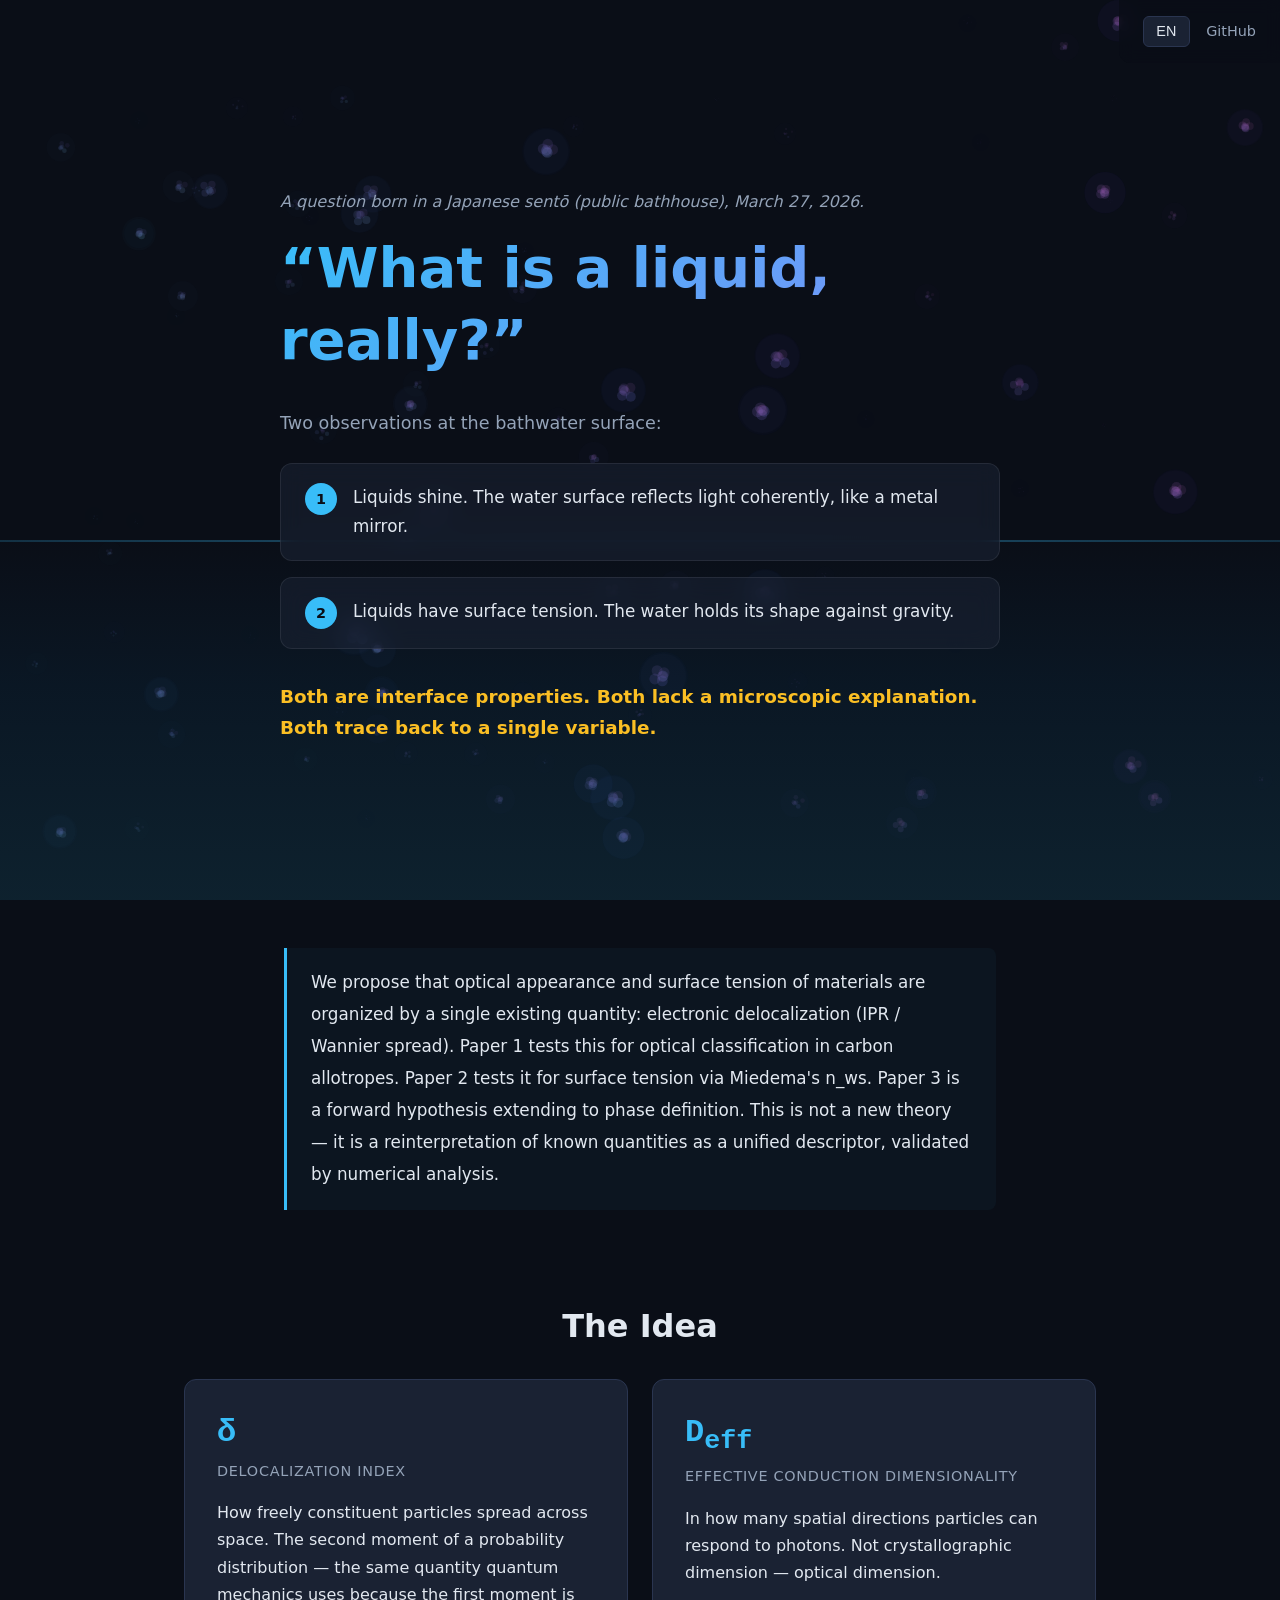
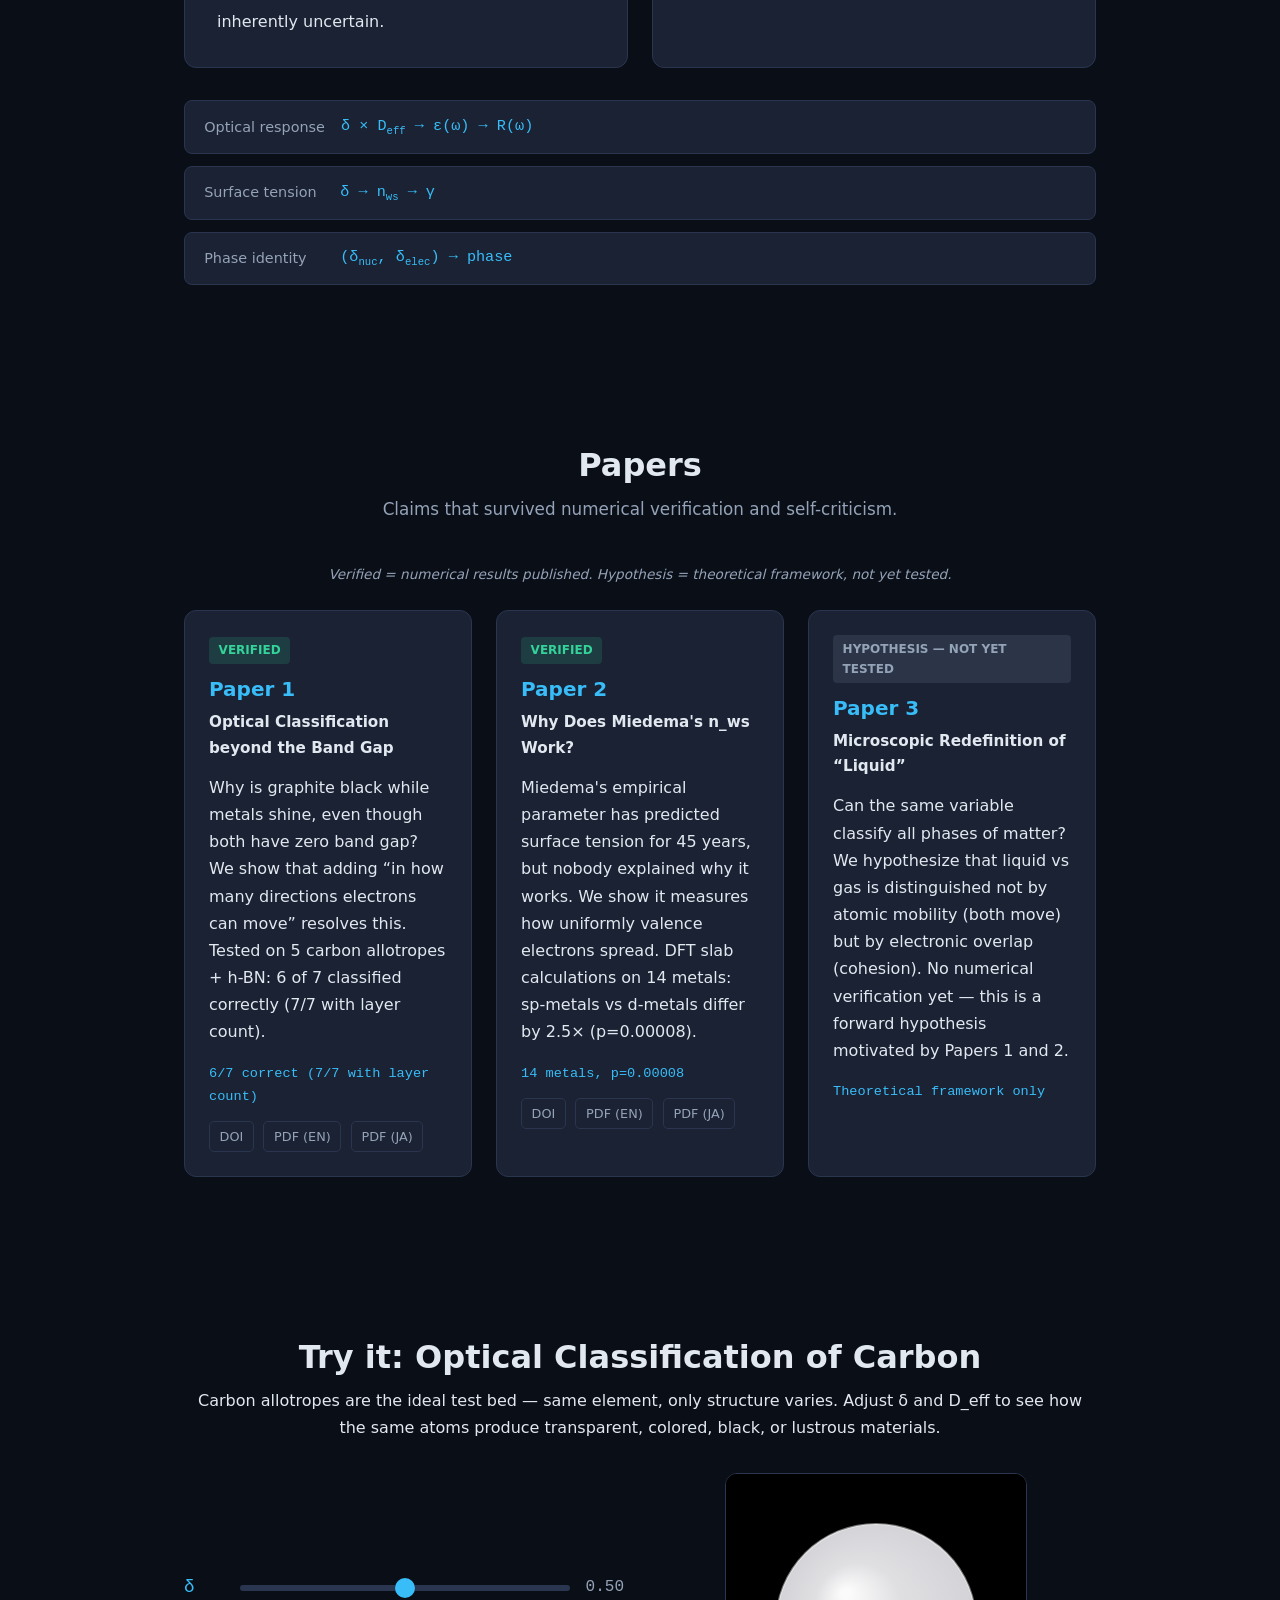
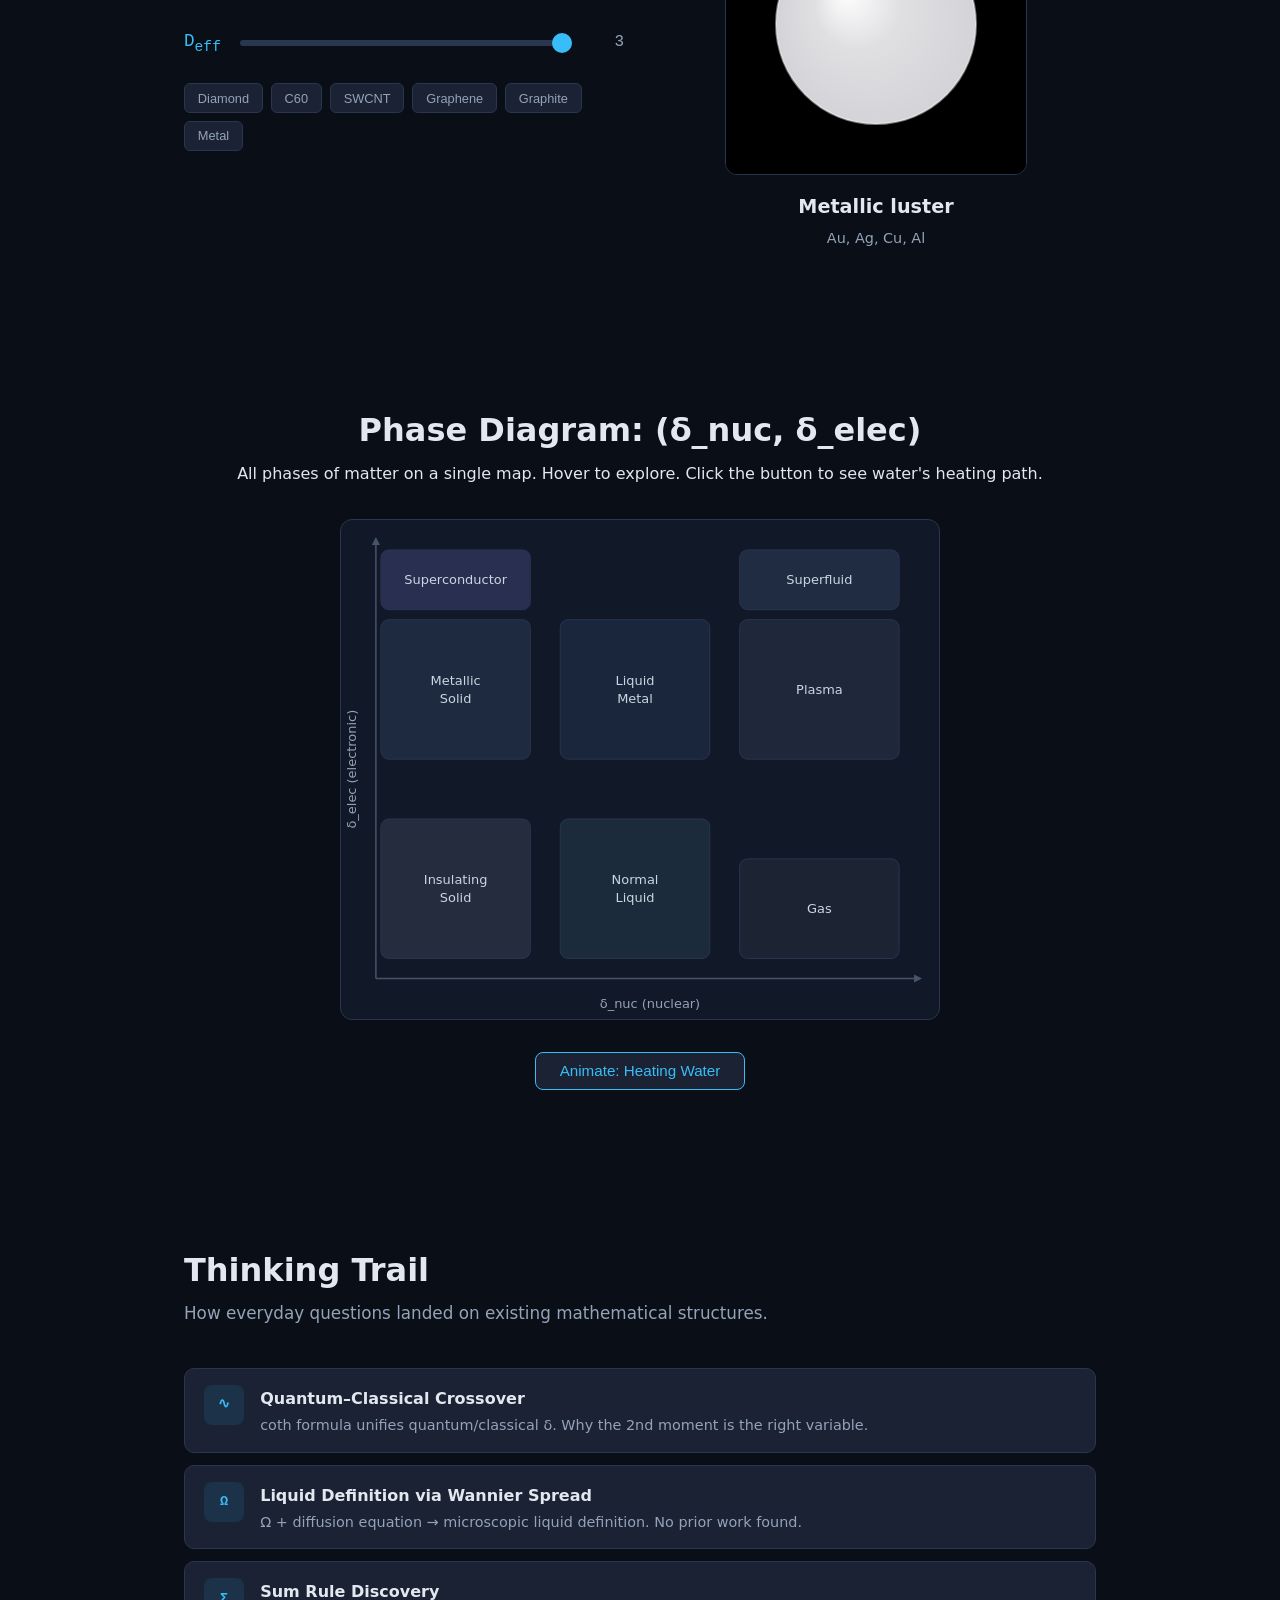
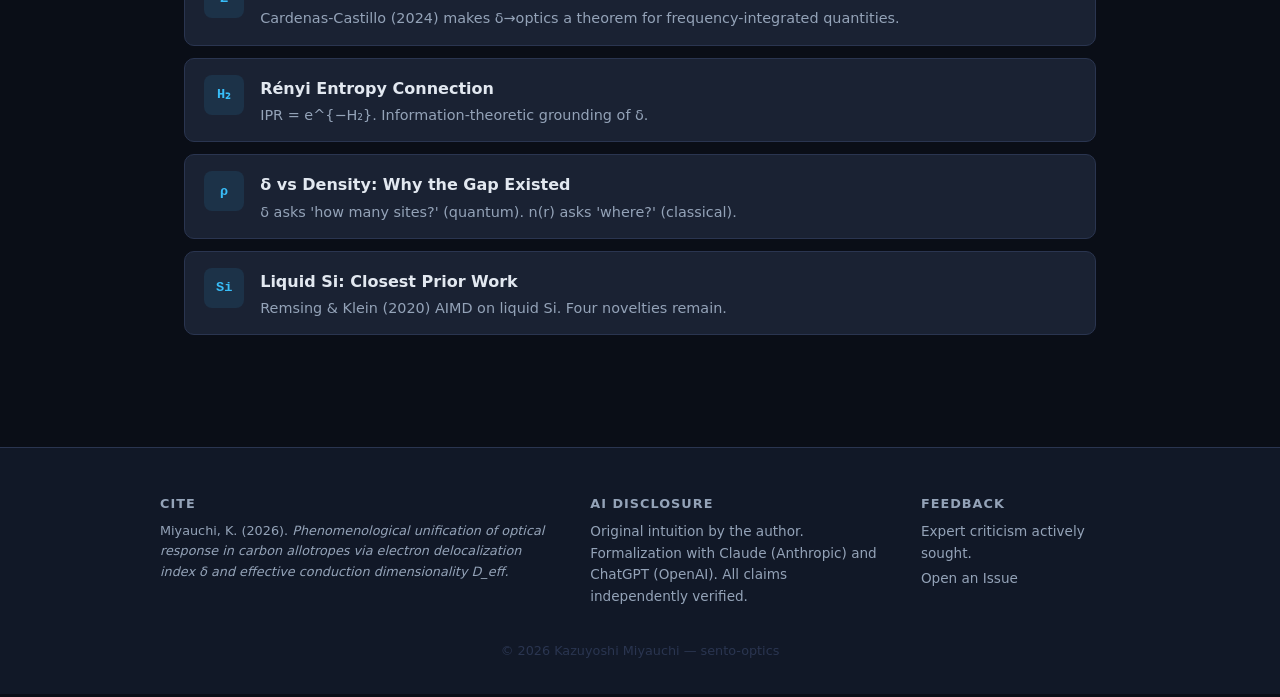
==== docs/index.html @ 00a266e4 "LP: rewrite paper cards in plain language, clarify verified vs hypothesis Paper 1: 'Why is graphite " ====
<!DOCTYPE html>
<html lang="en">
<head>
  <meta charset="UTF-8">
  <meta name="viewport" content="width=device-width, initial-scale=1.0">
  <title>sento-optics — What is a liquid, really?</title>
  <meta name="description" content="Electronic delocalization as a unifying descriptor for interface properties. A research project born in a Japanese bathhouse.">
  <meta property="og:title" content="sento-optics">
  <meta property="og:description" content="What is a liquid, really? — A physics research project born in a Japanese sentō.">
  <meta property="og:type" content="website">
  <meta property="og:image" content="images/ogp.png">
  <meta property="og:image:width" content="1200">
  <meta property="og:image:height" content="630">
  <meta name="twitter:card" content="summary_large_image">
  <meta name="twitter:title" content="sento-optics">
  <meta name="twitter:description" content="What is a liquid, really? — A physics research project born in a Japanese sento.">
  <meta name="twitter:image" content="images/ogp.png">
  <link rel="stylesheet" href="style.css">
</head>
<body>
  <!-- Language Toggle -->
  <nav id="lang-nav">
    <button id="lang-toggle" onclick="toggleLang()" aria-label="Toggle language">
      <span id="lang-label">EN</span>
    </button>
    <a href="https://github.com/miyauchikazuyoshi/sento-optics" class="github-link" target="_blank" rel="noopener">GitHub</a>
  </nav>

  <!-- Hero -->
  <section id="hero">
    <canvas id="hero-particles"></canvas>
    <div class="hero-content">
      <p class="hero-origin" data-en="A question born in a Japanese sentō (public bathhouse), March 27, 2026." data-ja="2026年3月27日、銭湯にて生まれた問い。"></p>
      <h1 class="hero-title" data-en="&ldquo;What is a liquid, really?&rdquo;" data-ja="「液体とは、本当は何なのか？」"></h1>
      <p class="hero-sub" data-en="Two observations at the bathwater surface:" data-ja="湯船の水面を眺めていて、2つのことに気づいた:"></p>
      <div class="hero-observations">
        <div class="obs">
          <span class="obs-num">1</span>
          <p data-en="Liquids shine. The water surface reflects light coherently, like a metal mirror." data-ja="液体は光る。水面は金属鏡のように光をコヒーレントに反射する。"></p>
        </div>
        <div class="obs">
          <span class="obs-num">2</span>
          <p data-en="Liquids have surface tension. The water holds its shape against gravity." data-ja="液体は表面張力を持つ。水は重力に逆らって形を保つ。"></p>
        </div>
      </div>
      <p class="hero-punch" data-en="Both are interface properties. Both lack a microscopic explanation. Both trace back to a single variable." data-ja="どちらも界面現象。どちらもミクロな説明がない。どちらも一つの変数に帰着する。"></p>
    </div>
    <div class="hero-water"></div>
  </section>

  <!-- Plain-text summary for first-time visitors -->
  <section id="summary">
    <p class="summary-text" data-en="We propose that optical appearance and surface tension of materials are organized by a single existing quantity: electronic delocalization (IPR / Wannier spread). Paper 1 tests this for optical classification in carbon allotropes. Paper 2 tests it for surface tension via Miedema's n_ws. Paper 3 is a forward hypothesis extending to phase definition. This is not a new theory — it is a reinterpretation of known quantities as a unified descriptor, validated by numerical analysis." data-ja="光学的外観と表面張力が、既存の物理量（電子非局在化度: IPR / Wannier spread）で統一的に記述できることを提案する。Paper 1は炭素同素体の光学分類で検証。Paper 2はMiedemaのn_wsを通じた表面張力で検証。Paper 3は相の定義への仮説的拡張。新理論ではなく、既知の量の統一的記述子としての再解釈とその数値的検証。"></p>
  </section>

  <!-- The Idea -->
  <section id="idea">
    <h2 data-en="The Idea" data-ja="アイデア"></h2>
    <div class="idea-grid">
      <div class="idea-card">
        <h3>δ</h3>
        <p class="idea-name" data-en="Delocalization Index" data-ja="非局在化指標"></p>
        <p data-en="How freely constituent particles spread across space. The second moment of a probability distribution — the same quantity quantum mechanics uses because the first moment is inherently uncertain." data-ja="構成粒子がどれだけ自由に空間に広がるか。確率分布の第2モーメント — 量子力学が第1モーメントの不確定性ゆえに採用したのと同じ量。"></p>
      </div>
      <div class="idea-card">
        <h3>D<sub>eff</sub></h3>
        <p class="idea-name" data-en="Effective Conduction Dimensionality" data-ja="有効伝導次元"></p>
        <p data-en="In how many spatial directions particles can respond to photons. Not crystallographic dimension — optical dimension." data-ja="粒子が何次元方向に光子に応答できるか。結晶学的次元ではなく、光学的次元。"></p>
      </div>
    </div>
    <div class="idea-chains">
      <div class="chain">
        <span class="chain-label" data-en="Optical response" data-ja="光学応答"></span>
        <code>δ × D<sub>eff</sub> → ε(ω) → R(ω)</code>
      </div>
      <div class="chain">
        <span class="chain-label" data-en="Surface tension" data-ja="表面張力"></span>
        <code>δ → n<sub>ws</sub> → γ</code>
      </div>
      <div class="chain">
        <span class="chain-label" data-en="Phase identity" data-ja="相の分類"></span>
        <code>(δ<sub>nuc</sub>, δ<sub>elec</sub>) → phase</code>
      </div>
    </div>
  </section>

  <!-- Papers -->
  <section id="papers">
    <h2 data-en="Papers" data-ja="論文"></h2>
    <p class="section-desc" data-en="Claims that survived numerical verification and self-criticism." data-ja="数値検証と自己批判テストに耐えた主張を論文にしている。"></p>
    <p class="papers-legend" data-en="Verified = numerical results published. Hypothesis = theoretical framework, not yet tested." data-ja="検証済み = 数値結果を公開。仮説 = 理論的枠組み、未検証。"></p>
    <div class="papers-grid">
      <div class="paper-card">
        <span class="paper-status status-near" data-en="Verified" data-ja="検証済み"></span>
        <h3>Paper 1</h3>
        <p class="paper-title" data-en="Optical Classification beyond the Band Gap" data-ja="バンドギャップを超える光学分類"></p>
        <p data-en="Why is graphite black while metals shine, even though both have zero band gap? We show that adding &ldquo;in how many directions electrons can move&rdquo; resolves this. Tested on 5 carbon allotropes + h-BN: 6 of 7 classified correctly (7/7 with layer count)." data-ja="グラファイトと金属はどちらもバンドギャップがほぼゼロなのに、なぜ一方は黒く一方は光る？「電子が何次元方向に動けるか」を加えるとこの区別がつく。炭素同素体5種+h-BNで検証: 6/7正答（積層数を加えると7/7）。"></p>
        <div class="paper-stats">
          <span data-en="6/7 correct (7/7 with layer count)" data-ja="6/7正答（積層数で7/7）"></span>
        </div>
        <div class="paper-links">
          <a href="https://zenodo.org/records/19425523" target="_blank" rel="noopener">DOI</a>
          <a href="https://github.com/miyauchikazuyoshi/sento-optics/blob/main/drafts/paper1_optics/main.pdf" target="_blank" rel="noopener" data-en="PDF (EN)" data-ja="PDF (英語)"></a>
          <a href="https://github.com/miyauchikazuyoshi/sento-optics/blob/main/drafts/paper1_optics/main_ja.pdf" target="_blank" rel="noopener" data-en="PDF (JA)" data-ja="PDF (日本語)"></a>
        </div>
      </div>
      <div class="paper-card">
        <span class="paper-status status-near" data-en="Verified" data-ja="検証済み"></span>
        <h3>Paper 2</h3>
        <p class="paper-title" data-en="Why Does Miedema's n_ws Work?" data-ja="Miedemaのn_wsはなぜ機能するか？"></p>
        <p data-en="Miedema's empirical parameter has predicted surface tension for 45 years, but nobody explained why it works. We show it measures how uniformly valence electrons spread. DFT slab calculations on 14 metals: sp-metals vs d-metals differ by 2.5× (p=0.00008)." data-ja="Miedemaの経験的パラメータは45年間表面張力を予測してきたが、なぜ機能するかは未説明だった。価電子がどれだけ均一に広がるかを測っていたことを示す。14金属のDFTスラブ計算: sp金属 vs d金属で2.5倍差（p=0.00008）。"></p>
        <div class="paper-stats">
          <span data-en="14 metals, p=0.00008" data-ja="14金属, p=0.00008"></span>
        </div>
        <div class="paper-links">
          <a href="https://zenodo.org/records/19425541" target="_blank" rel="noopener">DOI</a>
          <a href="https://github.com/miyauchikazuyoshi/sento-optics/blob/main/drafts/paper2_surface_tension/main.pdf" target="_blank" rel="noopener" data-en="PDF (EN)" data-ja="PDF (英語)"></a>
          <a href="https://github.com/miyauchikazuyoshi/sento-optics/blob/main/drafts/paper2_surface_tension/main_ja.pdf" target="_blank" rel="noopener" data-en="PDF (JA)" data-ja="PDF (日本語)"></a>
        </div>
      </div>
      <div class="paper-card">
        <span class="paper-status status-plan" data-en="Hypothesis — not yet tested" data-ja="仮説 — 未検証"></span>
        <h3>Paper 3</h3>
        <p class="paper-title" data-en="Microscopic Redefinition of &ldquo;Liquid&rdquo;" data-ja="「液体」のミクロ的再定義"></p>
        <p data-en="Can the same variable classify all phases of matter? We hypothesize that liquid vs gas is distinguished not by atomic mobility (both move) but by electronic overlap (cohesion). No numerical verification yet — this is a forward hypothesis motivated by Papers 1 and 2." data-ja="同じ変数で物質の全ての相を分類できるか？ 液体と気体の違いは原子の運動性（どちらも動く）ではなく電子の重なり（凝集力）だという仮説。数値検証はまだ — Paper 1・2に動機づけられた将来の仮説。"></p>
        <div class="paper-stats">
          <span data-en="Theoretical framework only" data-ja="理論的枠組みのみ"></span>
        </div>
      </div>
    </div>
  </section>

  <!-- Interactive: δ Slider -->
  <section id="demo-slider">
    <h2 data-en="Try it: Optical Classification of Carbon" data-ja="体験: 炭素の光学分類"></h2>
    <p class="demo-desc" data-en="Carbon allotropes are the ideal test bed — same element, only structure varies. Adjust δ and D_eff to see how the same atoms produce transparent, colored, black, or lustrous materials." data-ja="炭素同素体は理想的な検証系 — 同じ元素で構造だけが異なる。δとD_effを動かして、同じ原子がどのように透明・有色・黒・光沢を生み出すか見てみよう。"></p>
    <div class="slider-container">
      <div class="slider-panel">
        <div class="slider-row">
          <label>δ</label>
          <input type="range" id="delta-slider" min="0" max="100" value="50">
          <span id="delta-val">0.50</span>
        </div>
        <div class="slider-row">
          <label>D<sub>eff</sub></label>
          <input type="range" id="deff-slider" min="0" max="3" value="3" step="1">
          <span id="deff-val">3</span>
        </div>
        <div class="presets">
          <button onclick="setPreset('diamond')" data-en="Diamond" data-ja="ダイヤモンド"></button>
          <button onclick="setPreset('c60')" data-en="C60" data-ja="C60"></button>
          <button onclick="setPreset('swcnt')" data-en="SWCNT" data-ja="SWCNT"></button>
          <button onclick="setPreset('graphene')" data-en="Graphene" data-ja="グラフェン"></button>
          <button onclick="setPreset('graphite')" data-en="Graphite" data-ja="グラファイト"></button>
          <button onclick="setPreset('metal')" data-en="Metal" data-ja="金属"></button>
        </div>
      </div>
      <div class="canvas-panel">
        <canvas id="optics-canvas" width="300" height="300"></canvas>
        <p id="optics-label" class="optics-label"></p>
        <p id="optics-example" class="optics-example"></p>
      </div>
    </div>
  </section>

  <!-- Interactive: Phase Diagram -->
  <section id="demo-phase">
    <h2 data-en="Phase Diagram: (δ_nuc, δ_elec)" data-ja="相図: (δ_nuc, δ_elec)"></h2>
    <p class="demo-desc" data-en="All phases of matter on a single map. Hover to explore. Click the button to see water's heating path." data-ja="すべての物質の相を一枚の地図に。ホバーで探索。ボタンで水の加熱パスを表示。"></p>
    <div class="phase-container">
      <svg id="phase-svg" viewBox="0 0 600 500" xmlns="http://www.w3.org/2000/svg"></svg>
      <div id="phase-tooltip" class="phase-tooltip"></div>
      <button id="water-path-btn" onclick="animateWaterPath()" data-en="Animate: Heating Water" data-ja="アニメーション: 水を加熱"></button>
    </div>
  </section>

  <!-- Thinking Trail -->
  <section id="trail">
    <h2 data-en="Thinking Trail" data-ja="思考の軌跡"></h2>
    <p class="section-desc" data-en="How everyday questions landed on existing mathematical structures." data-ja="日常の疑問がどのように既存の数学的構造に着地していったか。"></p>
    <div class="trail-list">
      <a href="https://github.com/miyauchikazuyoshi/sento-optics/blob/main/theory/connections/memo_quantum_classical_melting_crossover.md" class="trail-item" target="_blank" rel="noopener">
        <span class="trail-icon" title="coth formula">∿</span>
        <div>
          <strong data-en="Quantum–Classical Crossover" data-ja="量子-古典クロスオーバー"></strong>
          <p data-en="coth formula unifies quantum/classical δ. Why the 2nd moment is the right variable." data-ja="coth公式で量子/古典のδを統一。なぜ第2モーメントが正しい変数か。"></p>
        </div>
      </a>
      <a href="https://github.com/miyauchikazuyoshi/sento-optics/blob/main/theory/connections/memo_liquid_definition_via_omega.md" class="trail-item" target="_blank" rel="noopener">
        <span class="trail-icon" title="Wannier spread">Ω</span>
        <div>
          <strong data-en="Liquid Definition via Wannier Spread" data-ja="Wannier spreadによる液体定義"></strong>
          <p data-en="Ω + diffusion equation → microscopic liquid definition. No prior work found." data-ja="Ω + 拡散方程式 → 液体のミクロ定義。先行研究なし。"></p>
        </div>
      </a>
      <a href="https://github.com/miyauchikazuyoshi/sento-optics/blob/main/theory/connections/memo_literature_and_sum_rule.md" class="trail-item" target="_blank" rel="noopener">
        <span class="trail-icon" title="Sum rule">Σ</span>
        <div>
          <strong data-en="Sum Rule Discovery" data-ja="総和則の発見"></strong>
          <p data-en="Cardenas-Castillo (2024) makes δ→optics a theorem for frequency-integrated quantities." data-ja="Cardenas-Castillo (2024) の総和則でδ→光学が定理に。"></p>
        </div>
      </a>
      <a href="https://github.com/miyauchikazuyoshi/sento-optics/blob/main/theory/phase/renyi_entropy_memo.md" class="trail-item" target="_blank" rel="noopener">
        <span class="trail-icon" title="Rényi entropy">H₂</span>
        <div>
          <strong data-en="Rényi Entropy Connection" data-ja="Rényiエントロピーとの接続"></strong>
          <p data-en="IPR = e^{−H₂}. Information-theoretic grounding of δ." data-ja="IPR = e^{−H₂}。δの情報理論的基盤。"></p>
        </div>
      </a>
      <a href="https://github.com/miyauchikazuyoshi/sento-optics/blob/main/theory/connections/memo_delta_vs_density.md" class="trail-item" target="_blank" rel="noopener">
        <span class="trail-icon" title="Density vs δ">ρ</span>
        <div>
          <strong data-en="δ vs Density: Why the Gap Existed" data-ja="δ vs 密度: なぜギャップが存在したか"></strong>
          <p data-en="δ asks 'how many sites?' (quantum). n(r) asks 'where?' (classical)." data-ja="δは「何サイトに広がる？」（量子的）。n(r)は「どこにある？」（古典的）。"></p>
        </div>
      </a>
      <a href="https://github.com/miyauchikazuyoshi/sento-optics/blob/main/theory/connections/memo_remsing_klein_liquid_si.md" class="trail-item" target="_blank" rel="noopener">
        <span class="trail-icon" title="Liquid silicon">Si</span>
        <div>
          <strong data-en="Liquid Si: Closest Prior Work" data-ja="液体Si: 最近接の先行研究"></strong>
          <p data-en="Remsing & Klein (2020) AIMD on liquid Si. Four novelties remain." data-ja="Remsing & Klein (2020) の液体Si AIMD。4つのノベルティが残存。"></p>
        </div>
      </a>
    </div>
  </section>

  <!-- Footer -->
  <footer id="footer">
    <div class="footer-content">
      <div class="footer-section">
        <h4 data-en="Cite" data-ja="引用"></h4>
        <p class="cite-text">Miyauchi, K. (2026). <em>Phenomenological unification of optical response in carbon allotropes via electron delocalization index δ and effective conduction dimensionality D_eff.</em></p>
      </div>
      <div class="footer-section">
        <h4 data-en="AI Disclosure" data-ja="AI利用開示"></h4>
        <p data-en="Original intuition by the author. Formalization with Claude (Anthropic) and ChatGPT (OpenAI). All claims independently verified." data-ja="着想は著者による。形式化はClaude（Anthropic）・ChatGPT（OpenAI）と協働。全主張を独自に検証。"></p>
      </div>
      <div class="footer-section">
        <h4 data-en="Feedback" data-ja="フィードバック"></h4>
        <p data-en="Expert criticism actively sought." data-ja="専門家の批判を積極的に求めています。"></p>
        <a href="https://github.com/miyauchikazuyoshi/sento-optics/issues" target="_blank" rel="noopener" data-en="Open an Issue" data-ja="Issueを立てる"></a>
      </div>
    </div>
    <p class="footer-copy">© 2026 Kazuyoshi Miyauchi — sento-optics</p>
  </footer>

  <script src="app.js"></script>
</body>
</html>
---- docs/style.css ----
/* === Base === */
*, *::before, *::after { box-sizing: border-box; margin: 0; padding: 0; }

:root {
  --bg: #0a0e17;
  --bg2: #111827;
  --surface: #1a2233;
  --border: #2a3550;
  --text: #e2e8f0;
  --text-dim: #94a3b8;
  --accent: #38bdf8;
  --accent2: #818cf8;
  --accent3: #f472b6;
  --water1: #0c4a6e;
  --water2: #164e63;
  --gold: #fbbf24;
  --success: #34d399;
  --warn: #fb923c;
}

html { scroll-behavior: smooth; }

body {
  font-family: system-ui, -apple-system, 'Segoe UI', sans-serif;
  background: var(--bg);
  color: var(--text);
  line-height: 1.7;
  overflow-x: hidden;
}

h1, h2, h3, h4 { line-height: 1.3; }
h2 { font-size: 2rem; margin-bottom: 0.5rem; }
h3 { font-size: 1.25rem; }
a { color: var(--accent); text-decoration: none; }
a:hover { text-decoration: underline; }

code {
  font-family: 'SF Mono', 'Fira Code', monospace;
  font-size: 0.95em;
  color: var(--accent);
}
code sub { font-size: 0.7em; }

section {
  max-width: 960px;
  margin: 0 auto;
  padding: 5rem 1.5rem;
}

.section-desc {
  color: var(--text-dim);
  margin-bottom: 2.5rem;
  font-size: 1.05rem;
}

/* === Nav === */
#lang-nav {
  position: fixed;
  top: 0;
  right: 0;
  z-index: 100;
  display: flex;
  gap: 1rem;
  align-items: center;
  padding: 1rem 1.5rem;
  background: rgba(10, 14, 23, 0.85);
  backdrop-filter: blur(8px);
  border-bottom-left-radius: 12px;
}

#lang-toggle {
  background: var(--surface);
  border: 1px solid var(--border);
  color: var(--text);
  padding: 0.4rem 0.8rem;
  border-radius: 6px;
  cursor: pointer;
  font-size: 0.9rem;
  transition: background 0.2s;
}
#lang-toggle:hover { background: var(--border); }

.github-link {
  font-size: 0.9rem;
  color: var(--text-dim);
}
.github-link:hover { color: var(--text); }

/* === Hero === */
#hero {
  position: relative;
  min-height: 100vh;
  display: flex;
  flex-direction: column;
  justify-content: center;
  max-width: 100%;
  padding: 4rem 1.5rem 2rem;
  overflow: hidden;
}

#hero-particles {
  position: absolute;
  top: 0;
  left: 0;
  width: 100%;
  height: 100%;
  z-index: 0;
  pointer-events: none;
}

.hero-content {
  max-width: 720px;
  margin: 0 auto;
  position: relative;
  z-index: 2;
}

.hero-origin {
  color: var(--text-dim);
  font-size: 1rem;
  margin-bottom: 1rem;
  font-style: italic;
}

.hero-title {
  font-size: clamp(2rem, 5vw, 3.5rem);
  font-weight: 700;
  margin-bottom: 2rem;
  background: linear-gradient(135deg, var(--accent), var(--accent2));
  -webkit-background-clip: text;
  -webkit-text-fill-color: transparent;
  background-clip: text;
}

.hero-sub {
  font-size: 1.1rem;
  color: var(--text-dim);
  margin-bottom: 1.5rem;
}

.hero-observations {
  display: flex;
  flex-direction: column;
  gap: 1rem;
  margin-bottom: 2rem;
}

.obs {
  display: flex;
  gap: 1rem;
  align-items: flex-start;
  background: rgba(26, 34, 51, 0.6);
  backdrop-filter: blur(12px);
  -webkit-backdrop-filter: blur(12px);
  border: 1px solid rgba(255, 255, 255, 0.08);
  border-radius: 12px;
  padding: 1.2rem 1.5rem;
}

.obs-num {
  display: flex;
  align-items: center;
  justify-content: center;
  width: 32px;
  height: 32px;
  min-width: 32px;
  background: var(--accent);
  color: var(--bg);
  border-radius: 50%;
  font-weight: 700;
  font-size: 0.9rem;
}

.obs p { font-size: 1.05rem; }

.hero-punch {
  font-size: 1.15rem;
  font-weight: 600;
  color: var(--gold);
}

.hero-water {
  position: absolute;
  bottom: 0;
  left: 0;
  right: 0;
  height: 40%;
  background: linear-gradient(
    180deg,
    transparent 0%,
    rgba(12, 74, 110, 0.15) 40%,
    rgba(22, 78, 99, 0.3) 100%
  );
  z-index: 1;
}

.hero-water::after {
  content: '';
  position: absolute;
  top: 0;
  left: -50%;
  right: -50%;
  height: 2px;
  background: linear-gradient(90deg, transparent, rgba(56, 189, 248, 0.4), transparent);
  animation: shimmer 4s ease-in-out infinite;
}

@keyframes shimmer {
  0%, 100% { opacity: 0.3; transform: translateX(-10%); }
  50% { opacity: 0.8; transform: translateX(10%); }
}

/* === Summary === */
#summary {
  max-width: 760px;
  margin: 0 auto;
  padding: 3rem 1.5rem 1rem;
}

.summary-text {
  color: var(--text);
  font-size: 1.05rem;
  line-height: 1.9;
  border-left: 3px solid var(--accent);
  padding: 1.2rem 1.5rem;
  background: rgba(56, 189, 248, 0.04);
  border-radius: 0 8px 8px 0;
}

.papers-legend {
  color: var(--text-dim);
  font-size: 0.85rem;
  font-style: italic;
  margin-bottom: 1.5rem;
}

/* === Idea === */
#idea h2 {
  text-align: center;
}

.idea-grid {
  display: grid;
  grid-template-columns: 1fr 1fr;
  gap: 1.5rem;
  margin: 2rem 0;
}

.idea-card {
  background: var(--surface);
  border: 1px solid var(--border);
  border-radius: 12px;
  padding: 2rem;
}

.idea-card h3 {
  font-size: 2rem;
  color: var(--accent);
  margin-bottom: 0.3rem;
  font-family: 'SF Mono', 'Fira Code', monospace;
}

.idea-name {
  color: var(--text-dim);
  font-size: 0.9rem;
  margin-bottom: 1rem;
  text-transform: uppercase;
  letter-spacing: 0.05em;
}

.idea-chains {
  display: flex;
  flex-direction: column;
  gap: 0.75rem;
  margin-top: 2rem;
}

.chain {
  display: flex;
  align-items: center;
  gap: 1rem;
  background: var(--surface);
  border: 1px solid var(--border);
  border-radius: 8px;
  padding: 0.8rem 1.2rem;
}

.chain-label {
  min-width: 120px;
  color: var(--text-dim);
  font-size: 0.9rem;
}

/* === Demo Slider === */
#demo-slider {
  text-align: center;
}

.slider-container {
  display: grid;
  grid-template-columns: 1fr 1fr;
  gap: 2rem;
  margin-top: 2rem;
  align-items: center;
}

.slider-panel {
  text-align: left;
}

.slider-row {
  display: flex;
  align-items: center;
  gap: 1rem;
  margin-bottom: 1.5rem;
}

.slider-row label {
  min-width: 40px;
  font-family: 'SF Mono', 'Fira Code', monospace;
  color: var(--accent);
  font-size: 1.1rem;
}

.slider-row input[type="range"] {
  flex: 1;
  -webkit-appearance: none;
  appearance: none;
  height: 6px;
  background: var(--border);
  border-radius: 3px;
  outline: none;
}

.slider-row input[type="range"]::-webkit-slider-thumb {
  -webkit-appearance: none;
  width: 20px;
  height: 20px;
  background: var(--accent);
  border-radius: 50%;
  cursor: pointer;
}

.slider-row span {
  min-width: 36px;
  text-align: right;
  font-family: 'SF Mono', 'Fira Code', monospace;
  color: var(--text-dim);
}

.presets {
  display: flex;
  flex-wrap: wrap;
  gap: 0.5rem;
}

.presets button {
  background: var(--surface);
  border: 1px solid var(--border);
  color: var(--text-dim);
  padding: 0.4rem 0.8rem;
  border-radius: 6px;
  cursor: pointer;
  font-size: 0.8rem;
  transition: all 0.2s;
}
.presets button:hover {
  border-color: var(--accent);
  color: var(--text);
}

.canvas-panel {
  display: flex;
  flex-direction: column;
  align-items: center;
}

#optics-canvas {
  border-radius: 12px;
  border: 1px solid var(--border);
  background: #000;
}

.optics-label {
  margin-top: 1rem;
  font-size: 1.2rem;
  font-weight: 600;
  min-height: 1.8em;
}

.optics-example {
  color: var(--text-dim);
  font-size: 0.9rem;
  min-height: 1.5em;
}

/* === Phase Diagram === */
#demo-phase {
  text-align: center;
}

.phase-container {
  position: relative;
  max-width: 600px;
  margin: 2rem auto 0;
}

#phase-svg {
  width: 100%;
  height: auto;
  border-radius: 12px;
  border: 1px solid var(--border);
  background: var(--bg2);
}

.phase-tooltip {
  display: none;
  position: absolute;
  background: var(--surface);
  border: 1px solid var(--accent);
  border-radius: 8px;
  padding: 0.8rem 1rem;
  font-size: 0.85rem;
  max-width: 220px;
  pointer-events: none;
  z-index: 10;
  text-align: left;
}

#water-path-btn {
  margin-top: 1.5rem;
  background: var(--surface);
  border: 1px solid var(--accent);
  color: var(--accent);
  padding: 0.6rem 1.5rem;
  border-radius: 8px;
  cursor: pointer;
  font-size: 0.95rem;
  transition: all 0.2s;
}
#water-path-btn:hover {
  background: var(--accent);
  color: var(--bg);
}

/* === Papers === */
#papers { text-align: center; }

.papers-grid {
  display: grid;
  grid-template-columns: repeat(3, 1fr);
  gap: 1.5rem;
}

.paper-card {
  background: var(--surface);
  border: 1px solid var(--border);
  border-radius: 12px;
  padding: 1.5rem;
  text-align: left;
  position: relative;
  transition: border-color 0.2s;
}
.paper-card:hover { border-color: var(--accent); }

.paper-card h3 {
  margin-bottom: 0.5rem;
  color: var(--accent);
}

.paper-title {
  font-weight: 600;
  margin-bottom: 0.75rem;
  font-size: 0.95rem;
}

.paper-status {
  display: inline-block;
  padding: 0.2rem 0.6rem;
  border-radius: 4px;
  font-size: 0.75rem;
  font-weight: 600;
  text-transform: uppercase;
  margin-bottom: 0.75rem;
}

.status-near { background: rgba(52, 211, 153, 0.15); color: var(--success); }
.status-prog { background: rgba(251, 191, 36, 0.15); color: var(--gold); }
.status-plan { background: rgba(148, 163, 184, 0.15); color: var(--text-dim); }

.paper-stats {
  display: flex;
  gap: 1rem;
  margin-top: 1rem;
  font-family: 'SF Mono', 'Fira Code', monospace;
  font-size: 0.85rem;
  color: var(--accent);
}

.paper-links {
  display: flex;
  gap: 0.6rem;
  margin-top: 0.8rem;
  flex-wrap: wrap;
}

.paper-links a {
  display: inline-block;
  padding: 0.25rem 0.6rem;
  border: 1px solid var(--border);
  border-radius: 5px;
  font-size: 0.8rem;
  color: var(--text-dim);
  transition: all 0.2s;
}

.paper-links a:hover {
  border-color: var(--accent);
  color: var(--accent);
  text-decoration: none;
}

/* === Trail === */
.trail-list {
  display: flex;
  flex-direction: column;
  gap: 0.75rem;
}

.trail-item {
  display: flex;
  gap: 1rem;
  align-items: flex-start;
  background: var(--surface);
  border: 1px solid var(--border);
  border-radius: 10px;
  padding: 1rem 1.2rem;
  color: var(--text);
  transition: border-color 0.2s;
}
.trail-item:hover {
  border-color: var(--accent);
  text-decoration: none;
}

.trail-icon {
  display: flex;
  align-items: center;
  justify-content: center;
  width: 40px;
  height: 40px;
  min-width: 40px;
  background: rgba(56, 189, 248, 0.1);
  border-radius: 8px;
  font-family: 'SF Mono', 'Fira Code', monospace;
  color: var(--accent);
  font-size: 0.85rem;
  font-weight: 700;
}

.trail-item strong {
  display: block;
  margin-bottom: 0.2rem;
}

.trail-item p {
  color: var(--text-dim);
  font-size: 0.9rem;
  line-height: 1.4;
}

/* === Footer === */
#footer {
  background: var(--bg2);
  border-top: 1px solid var(--border);
  padding: 3rem 1.5rem 2rem;
  margin-top: 2rem;
}

.footer-content {
  max-width: 960px;
  margin: 0 auto;
  display: grid;
  grid-template-columns: 2fr 1.5fr 1fr;
  gap: 2rem;
}

.footer-section h4 {
  color: var(--text-dim);
  font-size: 0.8rem;
  text-transform: uppercase;
  letter-spacing: 0.08em;
  margin-bottom: 0.5rem;
}

.footer-section p, .footer-section a {
  font-size: 0.85rem;
  color: var(--text-dim);
  line-height: 1.6;
}

.cite-text { font-size: 0.8rem !important; }

.footer-copy {
  text-align: center;
  color: var(--border);
  font-size: 0.8rem;
  margin-top: 2rem;
}

/* === Responsive === */
@media (max-width: 768px) {
  section { padding: 3rem 1rem; }
  h2 { font-size: 1.5rem; }

  .idea-grid,
  .slider-container,
  .papers-grid,
  .footer-content {
    grid-template-columns: 1fr;
  }

  .chain-label { min-width: 90px; font-size: 0.8rem; }
  .paper-stats { flex-wrap: wrap; }

  #optics-canvas { width: 250px; height: 250px; }

  /* Phase diagram: ensure minimum height on mobile */
  .phase-container { max-width: 100%; }
  #phase-svg { min-height: 350px; }
  .phase-tooltip { font-size: 0.8rem; max-width: 180px; }
}
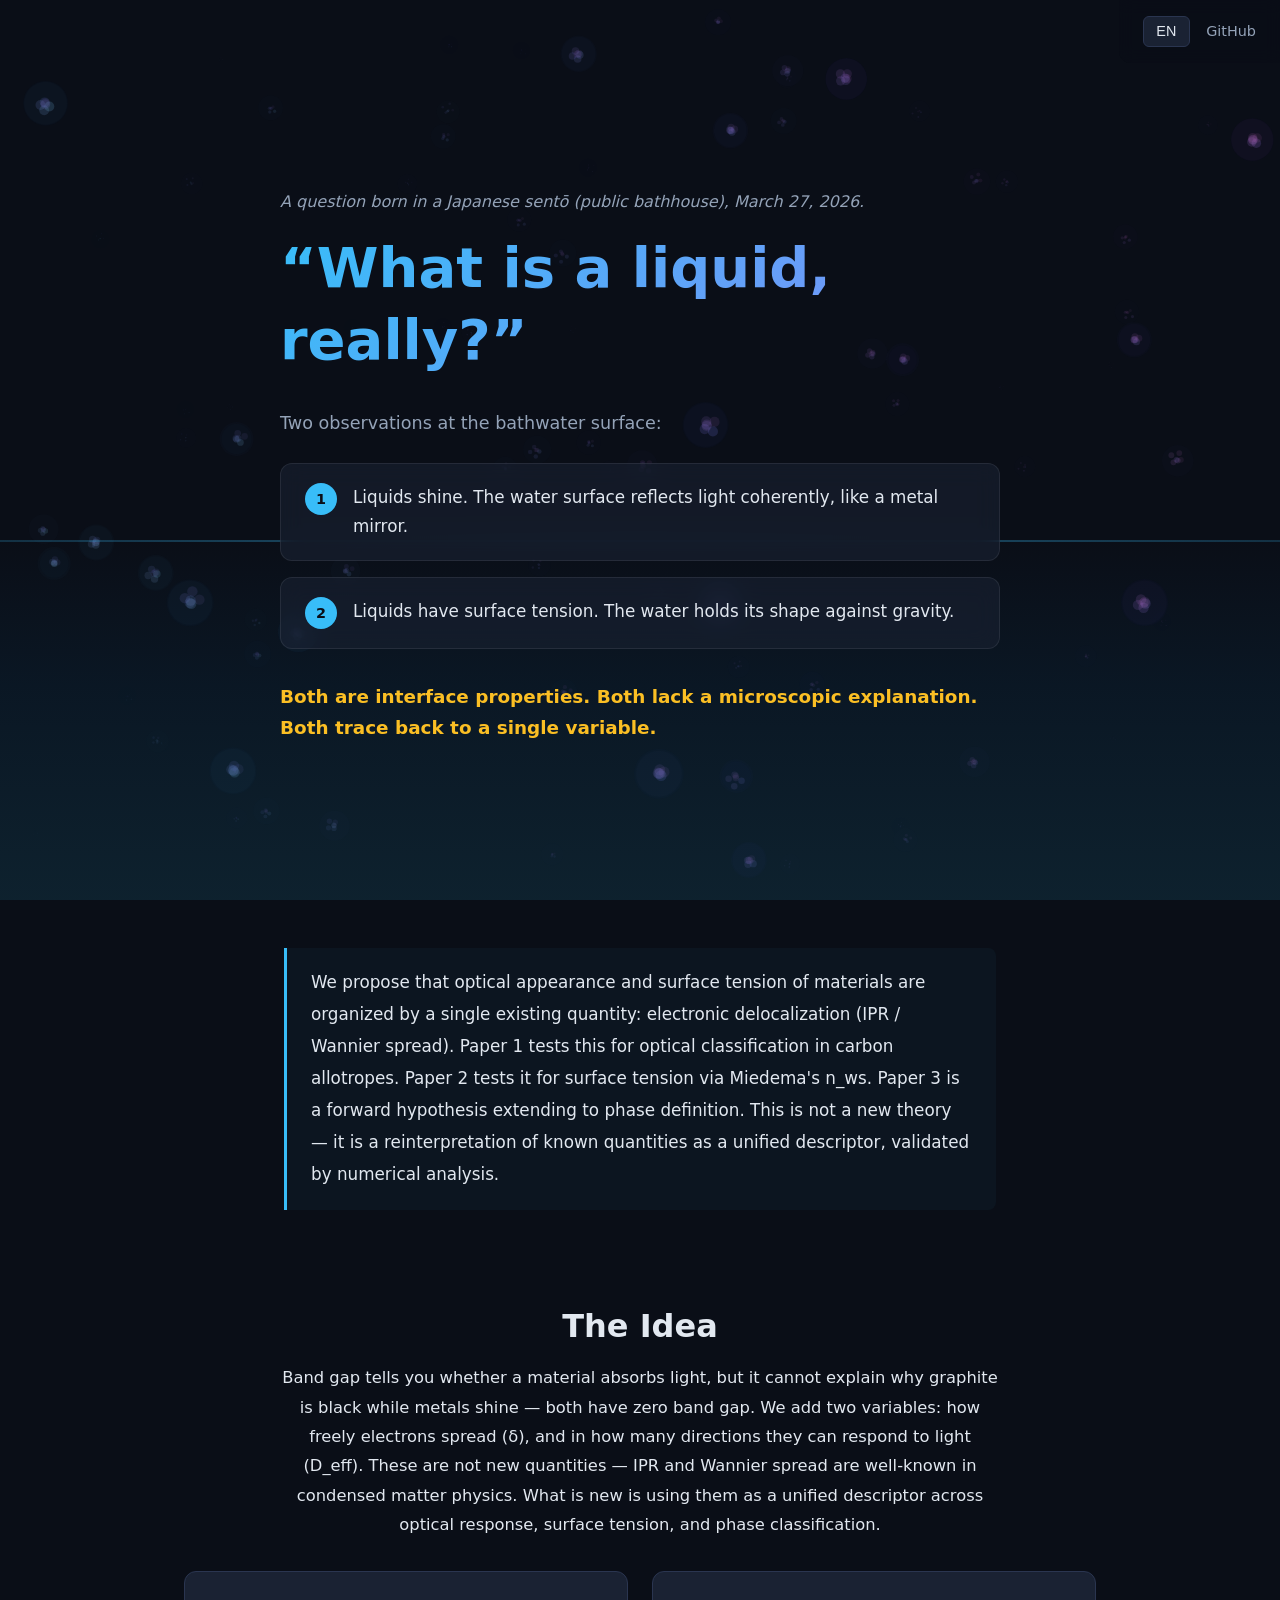
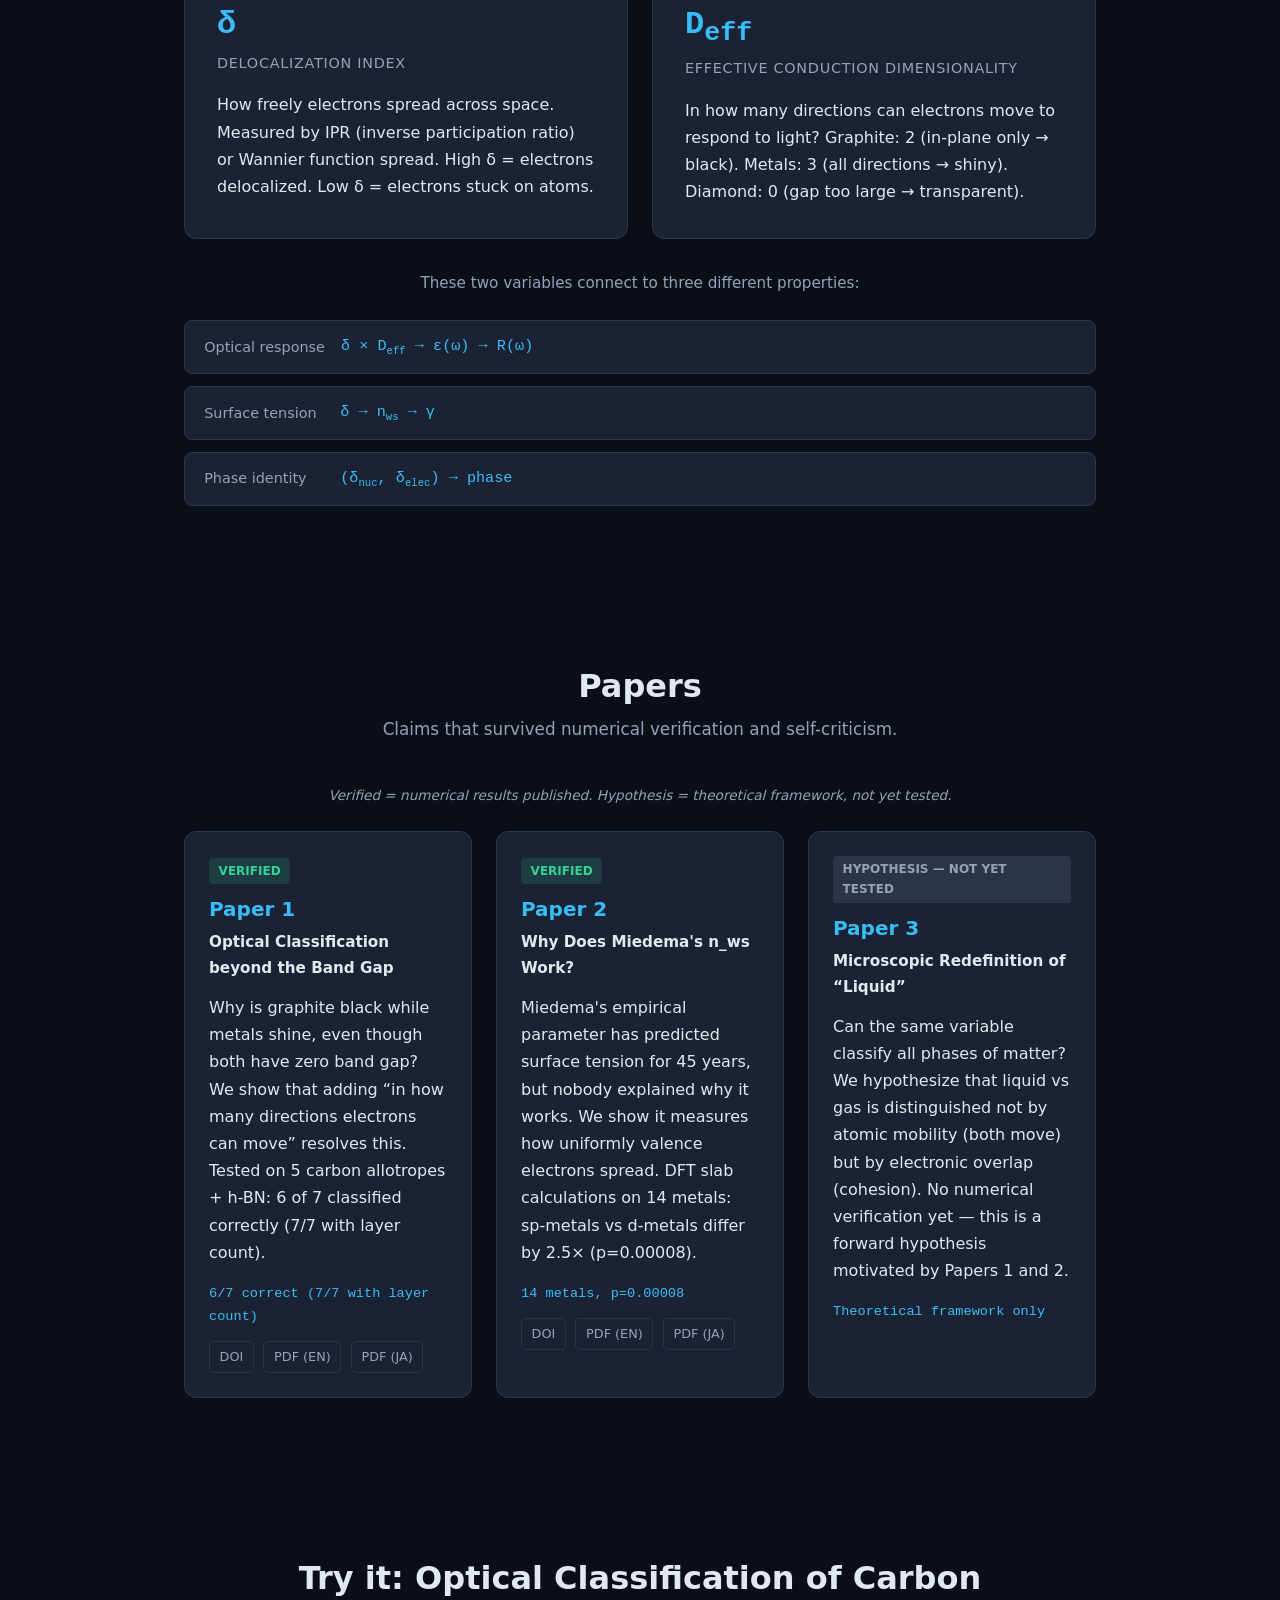
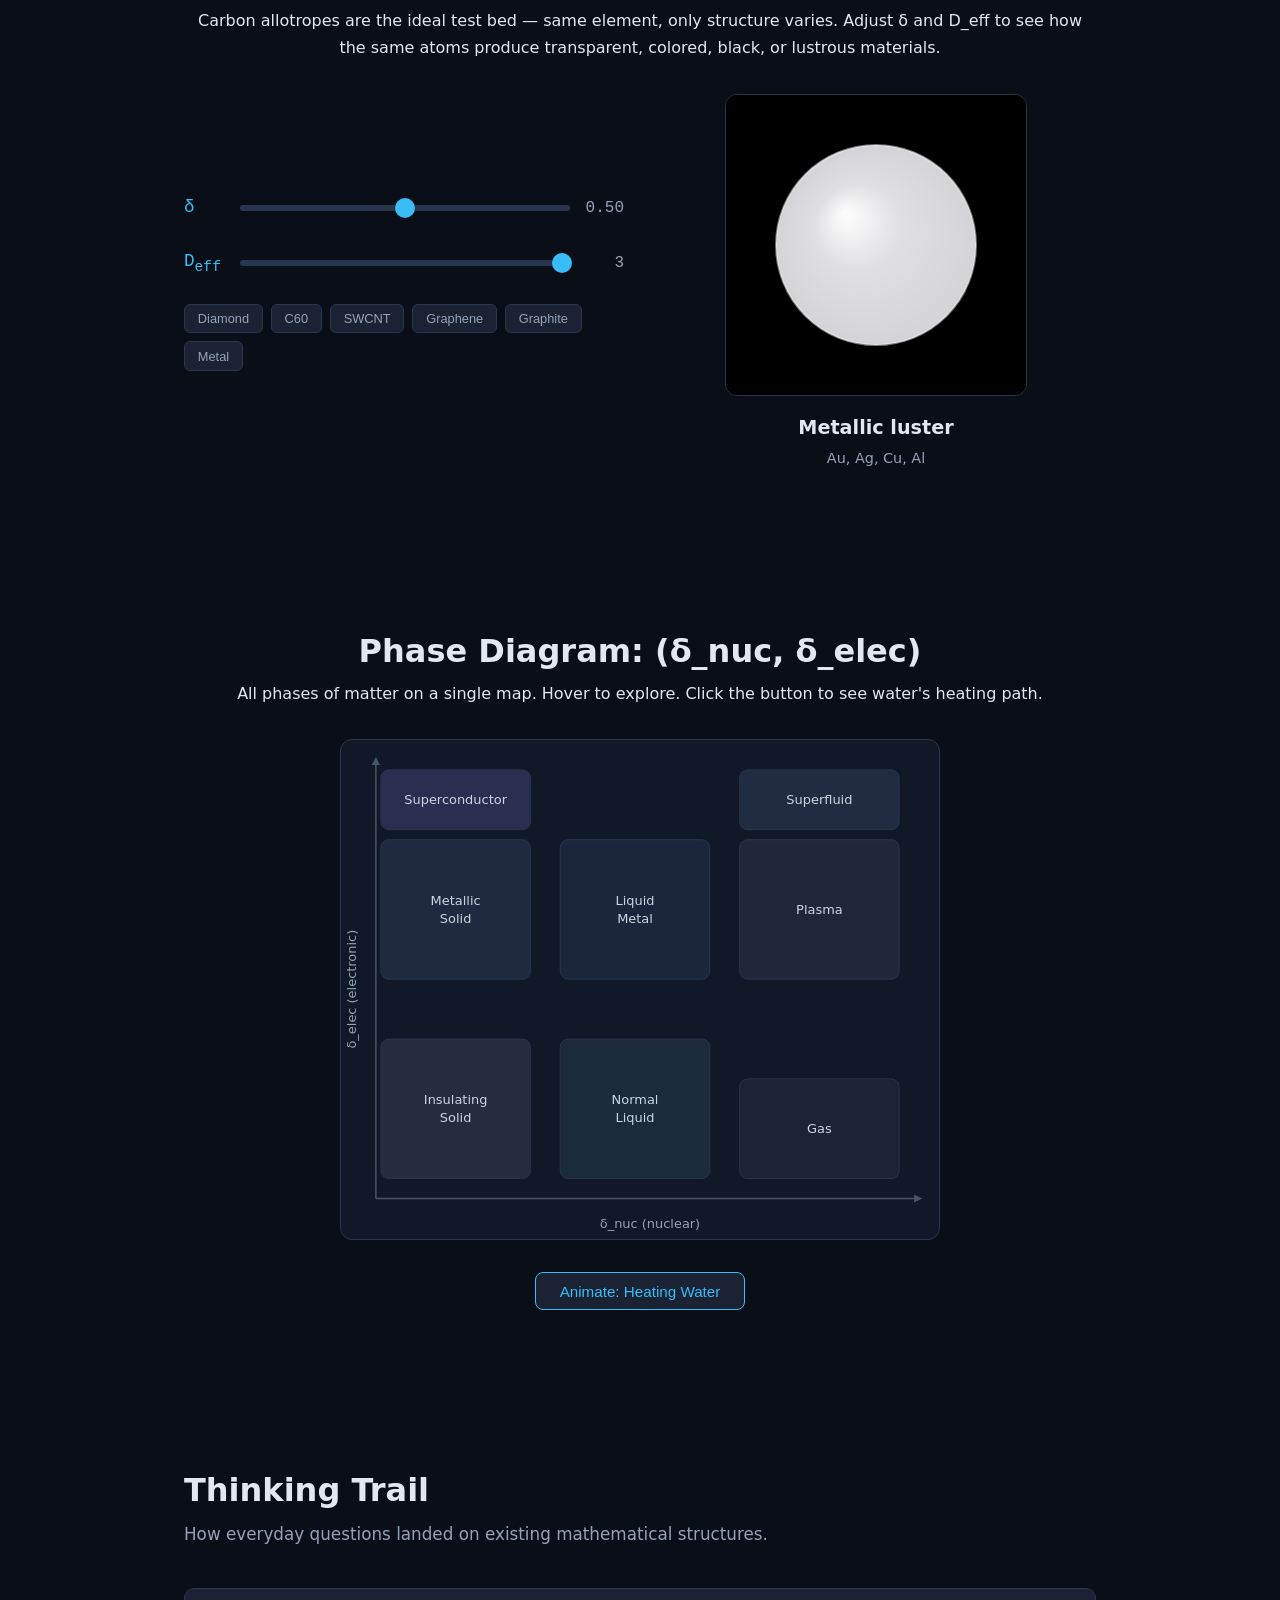
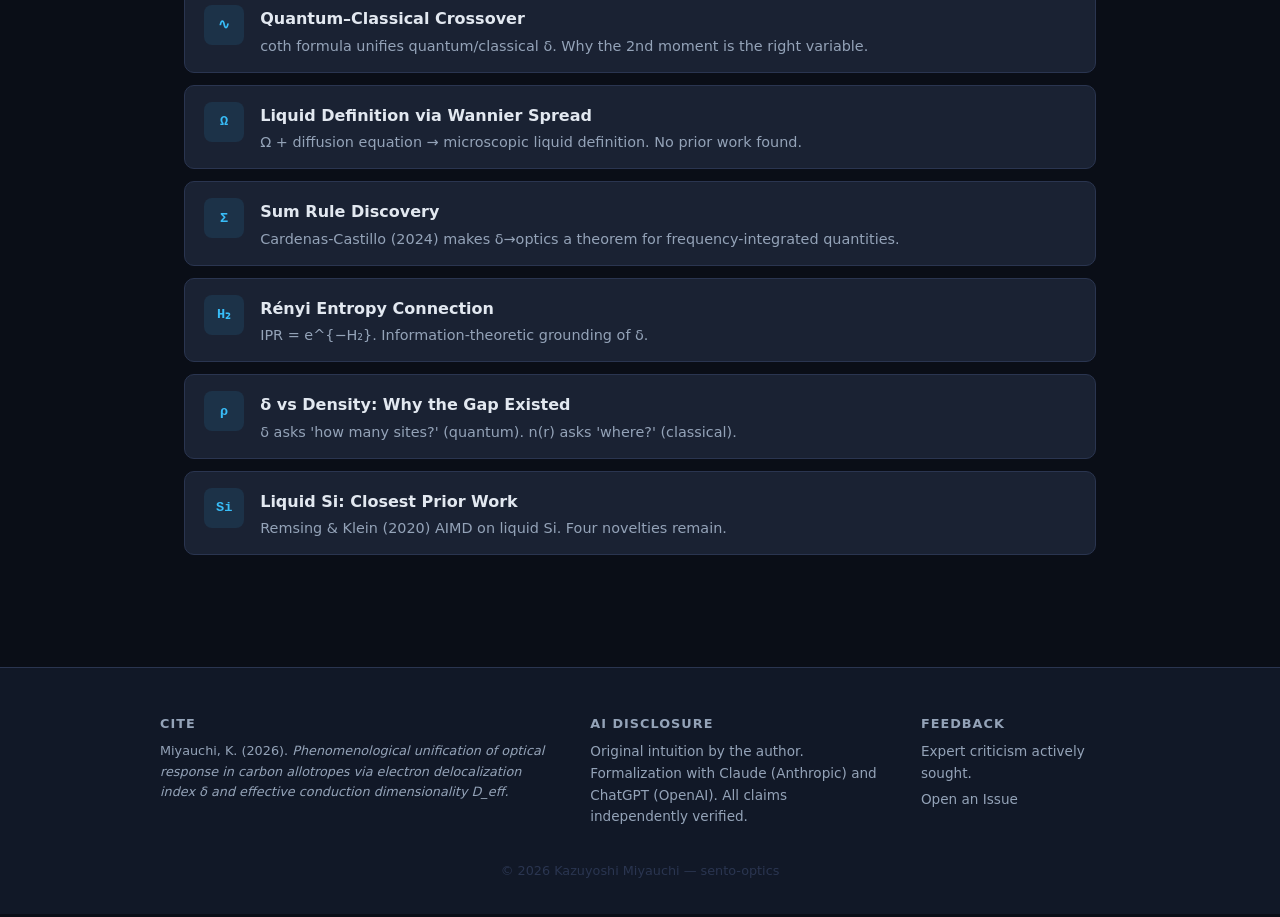
==== commit 3c3c7da5: "LP: human language first, formulas second throughout Idea section: added plain-text intro paragraph " ====
--- a/docs/index.html
+++ b/docs/index.html
@@ -56,19 +56,21 @@
   <!-- The Idea -->
   <section id="idea">
     <h2 data-en="The Idea" data-ja="アイデア"></h2>
+    <p class="idea-intro" data-en="Band gap tells you whether a material absorbs light, but it cannot explain why graphite is black while metals shine — both have zero band gap. We add two variables: how freely electrons spread (δ), and in how many directions they can respond to light (D_eff). These are not new quantities — IPR and Wannier spread are well-known in condensed matter physics. What is new is using them as a unified descriptor across optical response, surface tension, and phase classification." data-ja="バンドギャップは物質が光を吸収するかを教えてくれるが、グラファイトが黒くて金属が光る理由は説明できない — どちらもバンドギャップはゼロ。我々は2つの変数を加える: 電子がどれだけ自由に広がるか（δ）と、何次元方向に光に応答できるか（D_eff）。これらは新しい量ではない — IPRとWannier spreadは凝縮系物理で既知。新しいのは、光学応答・表面張力・相分類を横断する統一的記述子として使うこと。"></p>
     <div class="idea-grid">
       <div class="idea-card">
         <h3>δ</h3>
         <p class="idea-name" data-en="Delocalization Index" data-ja="非局在化指標"></p>
-        <p data-en="How freely constituent particles spread across space. The second moment of a probability distribution — the same quantity quantum mechanics uses because the first moment is inherently uncertain." data-ja="構成粒子がどれだけ自由に空間に広がるか。確率分布の第2モーメント — 量子力学が第1モーメントの不確定性ゆえに採用したのと同じ量。"></p>
+        <p data-en="How freely electrons spread across space. Measured by IPR (inverse participation ratio) or Wannier function spread. High δ = electrons delocalized. Low δ = electrons stuck on atoms." data-ja="電子がどれだけ自由に空間に広がるか。IPR（逆参加率）またはWannier関数の広がりで測定。高δ = 電子が非局在化。低δ = 電子が原子に局在。"></p>
       </div>
       <div class="idea-card">
         <h3>D<sub>eff</sub></h3>
         <p class="idea-name" data-en="Effective Conduction Dimensionality" data-ja="有効伝導次元"></p>
-        <p data-en="In how many spatial directions particles can respond to photons. Not crystallographic dimension — optical dimension." data-ja="粒子が何次元方向に光子に応答できるか。結晶学的次元ではなく、光学的次元。"></p>
+        <p data-en="In how many directions can electrons move to respond to light? Graphite: 2 (in-plane only → black). Metals: 3 (all directions → shiny). Diamond: 0 (gap too large → transparent)." data-ja="電子が光に応答して動ける方向の数。グラファイト: 2（面内のみ→黒）。金属: 3（全方向→光沢）。ダイヤモンド: 0（ギャップ大→透明）。"></p>
       </div>
     </div>
     <div class="idea-chains">
+      <p class="chains-label" data-en="These two variables connect to three different properties:" data-ja="この2変数が3つの異なる物性に接続する:"></p>
       <div class="chain">
         <span class="chain-label" data-en="Optical response" data-ja="光学応答"></span>
         <code>δ × D<sub>eff</sub> → ε(ω) → R(ω)</code>
--- a/docs/style.css
+++ b/docs/style.css
@@ -239,6 +239,22 @@
   text-align: center;
 }
 
+.idea-intro {
+  color: var(--text);
+  font-size: 1.02rem;
+  line-height: 1.8;
+  max-width: 720px;
+  margin: 1rem auto 2rem;
+  text-align: center;
+}
+
+.chains-label {
+  color: var(--text-dim);
+  font-size: 0.95rem;
+  margin-bottom: 0.75rem;
+  text-align: center;
+}
+
 .idea-grid {
   display: grid;
   grid-template-columns: 1fr 1fr;
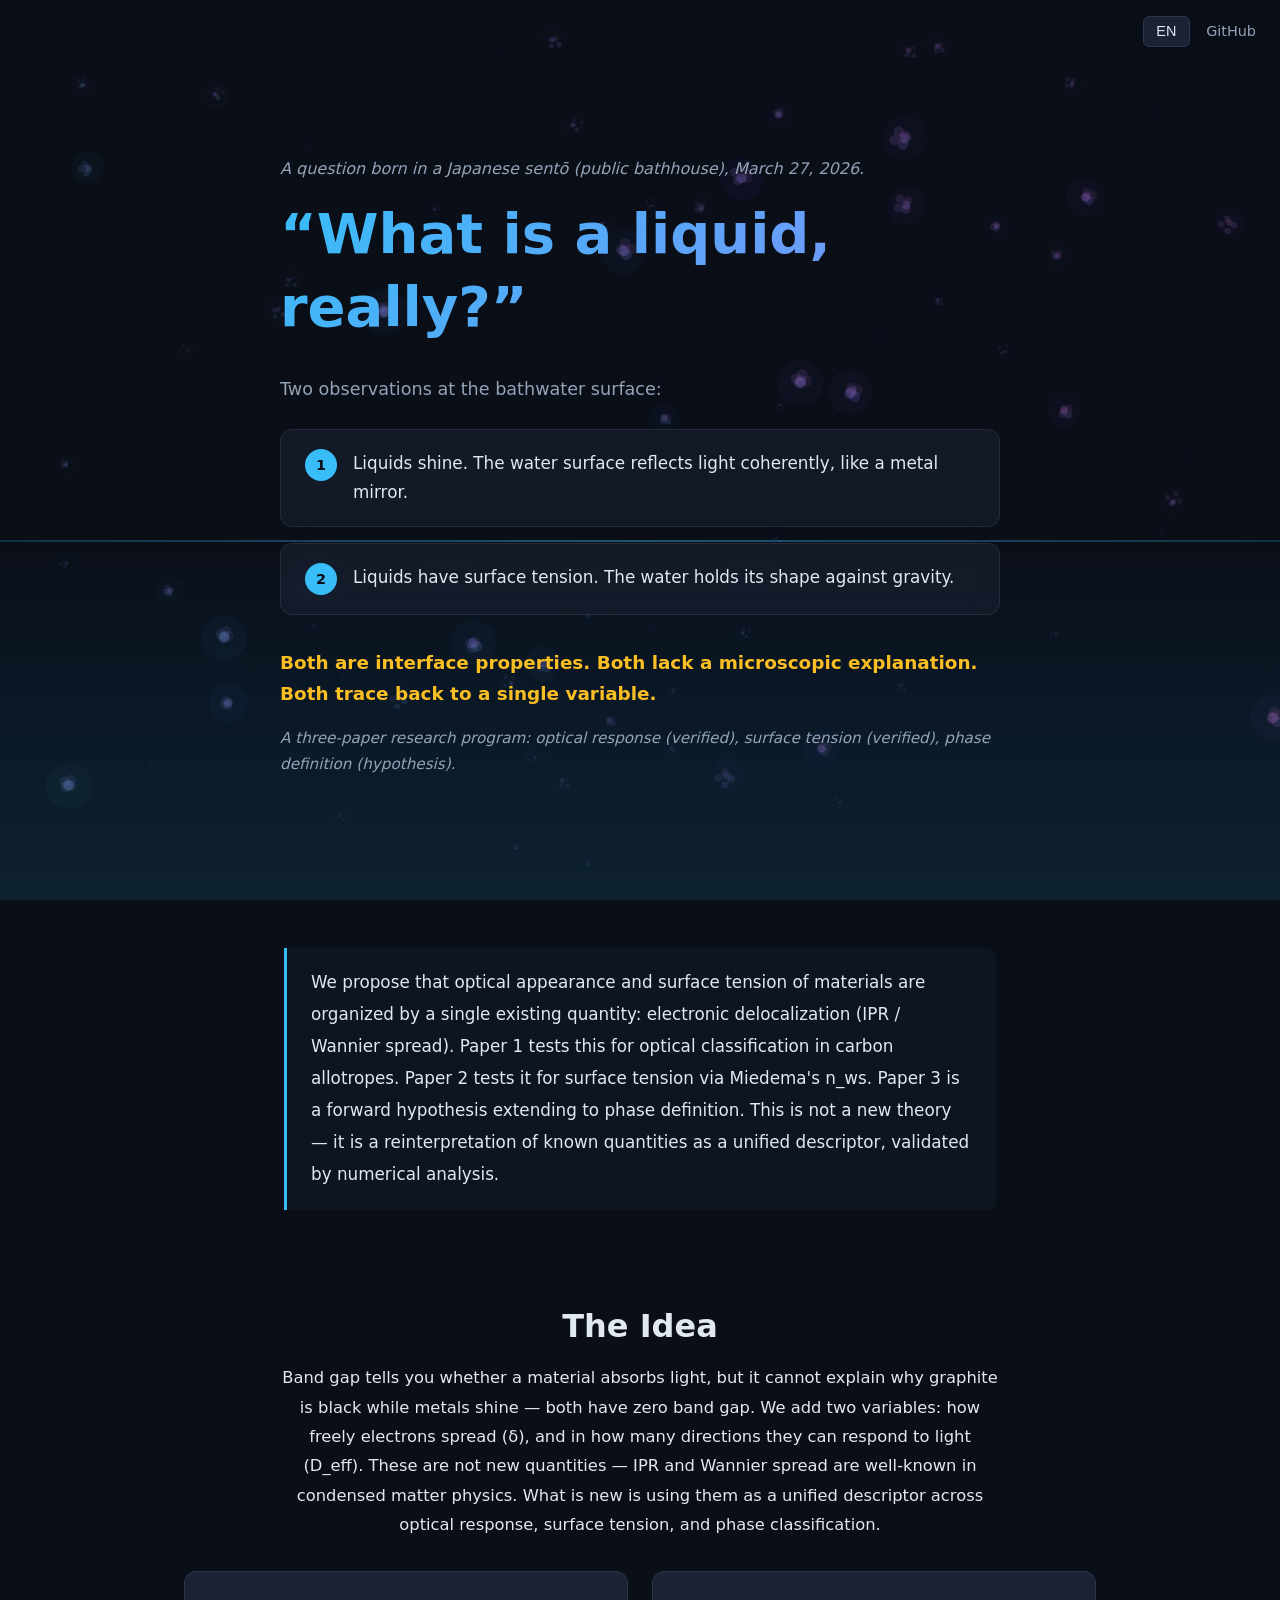
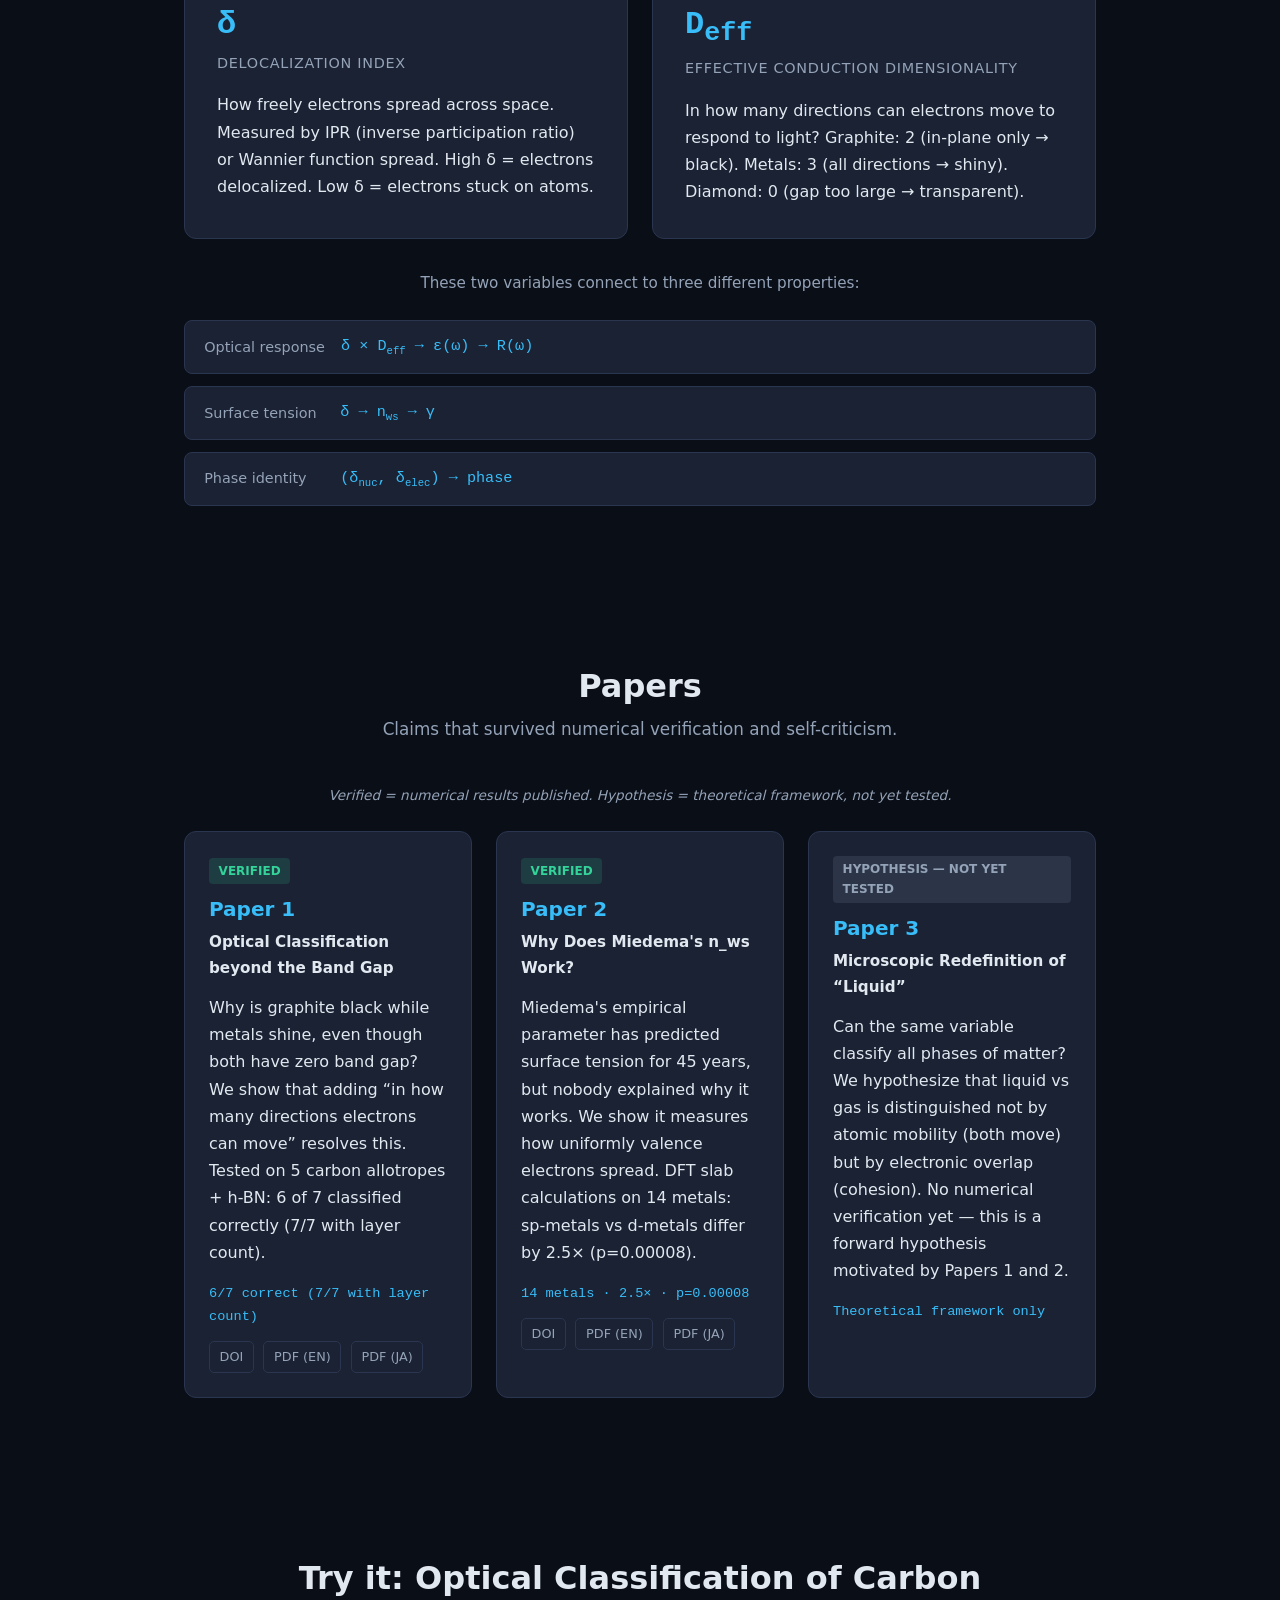
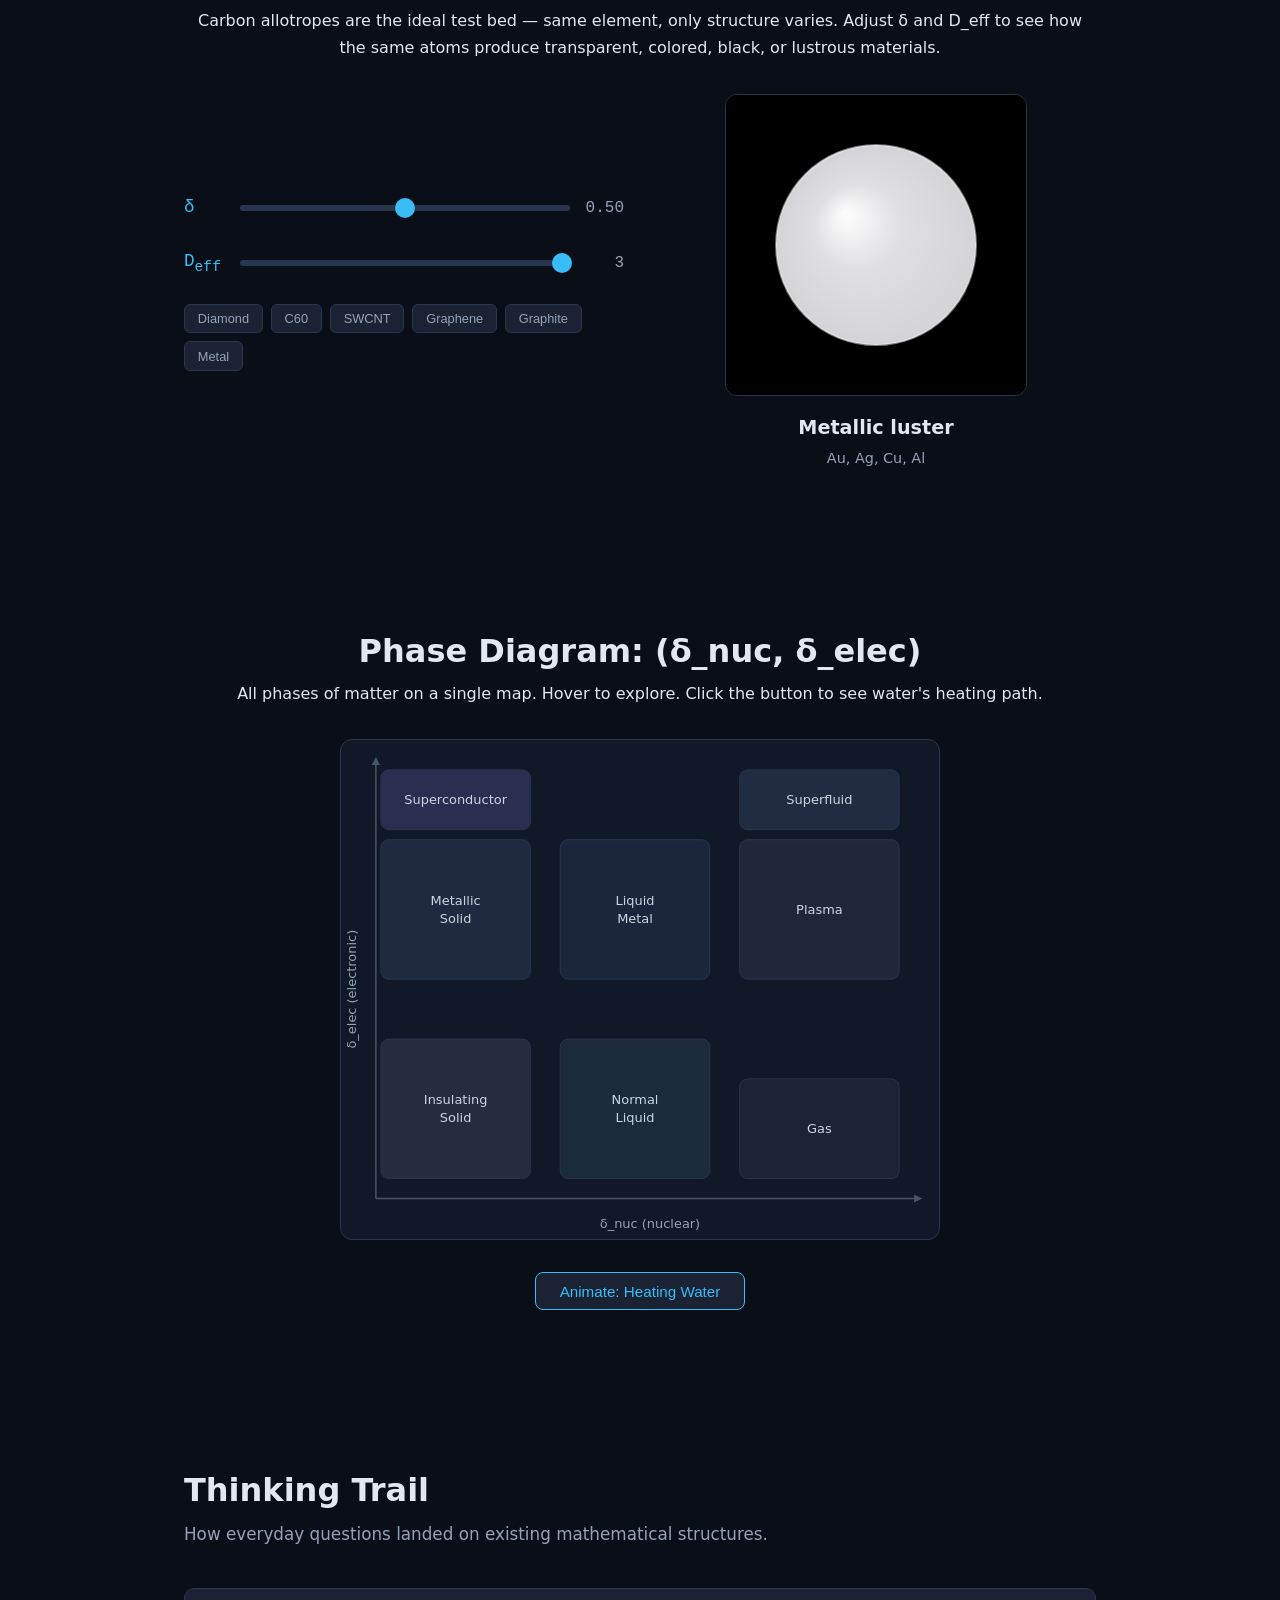
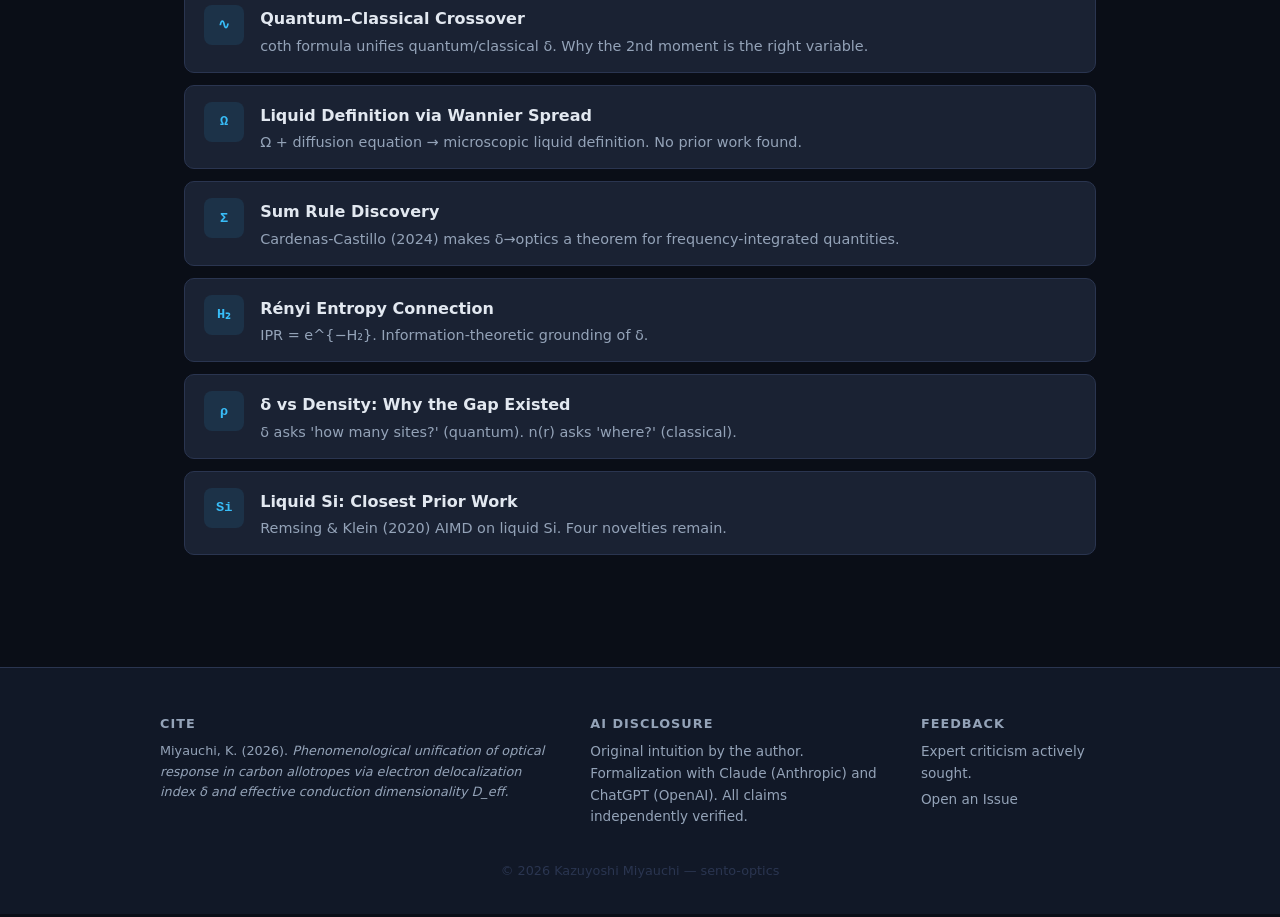
==== commit 7357235a: "LP: final polish from reviewer feedback 1. Hero: added one-line research program summary    'A three" ====
--- a/docs/index.html
+++ b/docs/index.html
@@ -44,6 +44,7 @@
         </div>
       </div>
       <p class="hero-punch" data-en="Both are interface properties. Both lack a microscopic explanation. Both trace back to a single variable." data-ja="どちらも界面現象。どちらもミクロな説明がない。どちらも一つの変数に帰着する。"></p>
+      <p class="hero-program" data-en="A three-paper research program: optical response (verified), surface tension (verified), phase definition (hypothesis)." data-ja="3部作の研究プログラム: 光学応答（検証済み）、表面張力（検証済み）、相の定義（仮説）。"></p>
     </div>
     <div class="hero-water"></div>
   </section>
@@ -112,7 +113,7 @@
         <p class="paper-title" data-en="Why Does Miedema's n_ws Work?" data-ja="Miedemaのn_wsはなぜ機能するか？"></p>
         <p data-en="Miedema's empirical parameter has predicted surface tension for 45 years, but nobody explained why it works. We show it measures how uniformly valence electrons spread. DFT slab calculations on 14 metals: sp-metals vs d-metals differ by 2.5× (p=0.00008)." data-ja="Miedemaの経験的パラメータは45年間表面張力を予測してきたが、なぜ機能するかは未説明だった。価電子がどれだけ均一に広がるかを測っていたことを示す。14金属のDFTスラブ計算: sp金属 vs d金属で2.5倍差（p=0.00008）。"></p>
         <div class="paper-stats">
-          <span data-en="14 metals, p=0.00008" data-ja="14金属, p=0.00008"></span>
+          <span data-en="14 metals · 2.5× · p=0.00008" data-ja="14金属 · 2.5倍 · p=0.00008"></span>
         </div>
         <div class="paper-links">
           <a href="https://zenodo.org/records/19425541" target="_blank" rel="noopener">DOI</a>
--- a/docs/style.css
+++ b/docs/style.css
@@ -179,6 +179,13 @@
   color: var(--gold);
 }
 
+.hero-program {
+  font-size: 0.95rem;
+  color: var(--text-dim);
+  margin-top: 1rem;
+  font-style: italic;
+}
+
 .hero-water {
   position: absolute;
   bottom: 0;
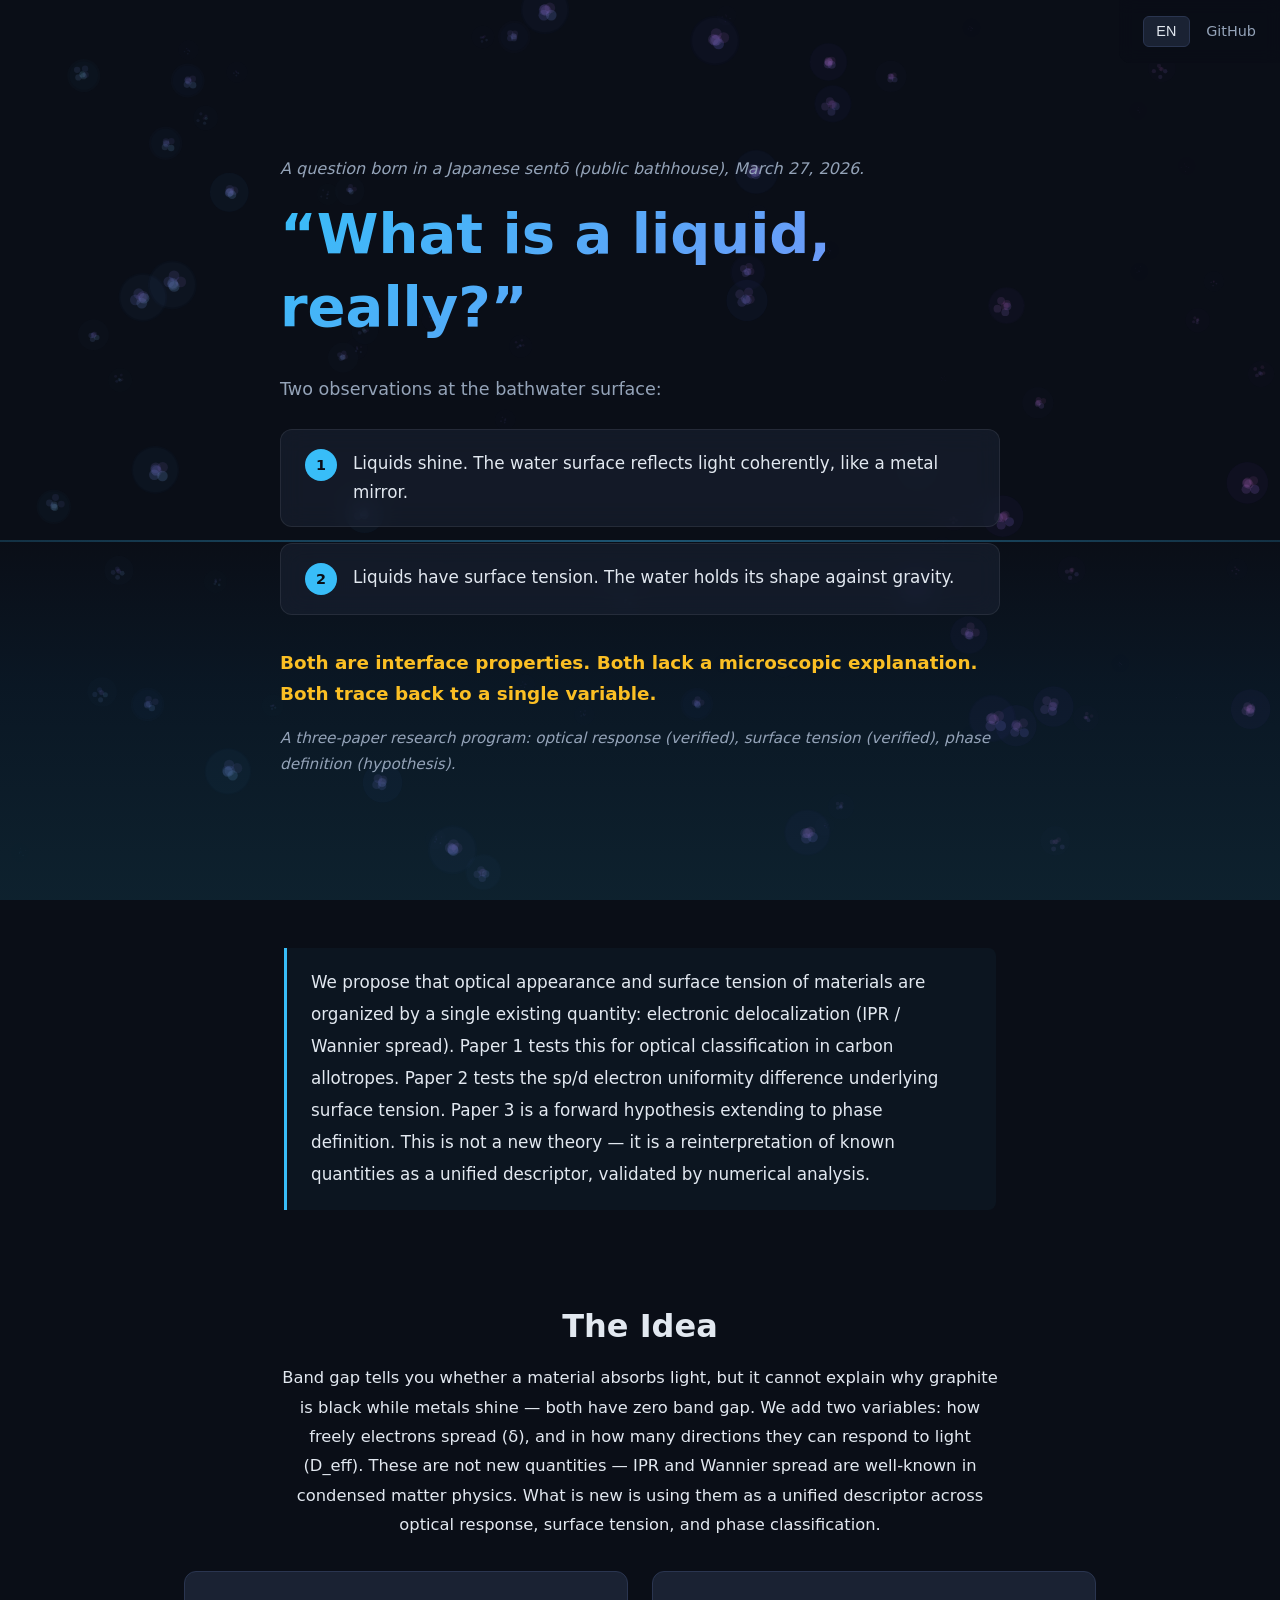
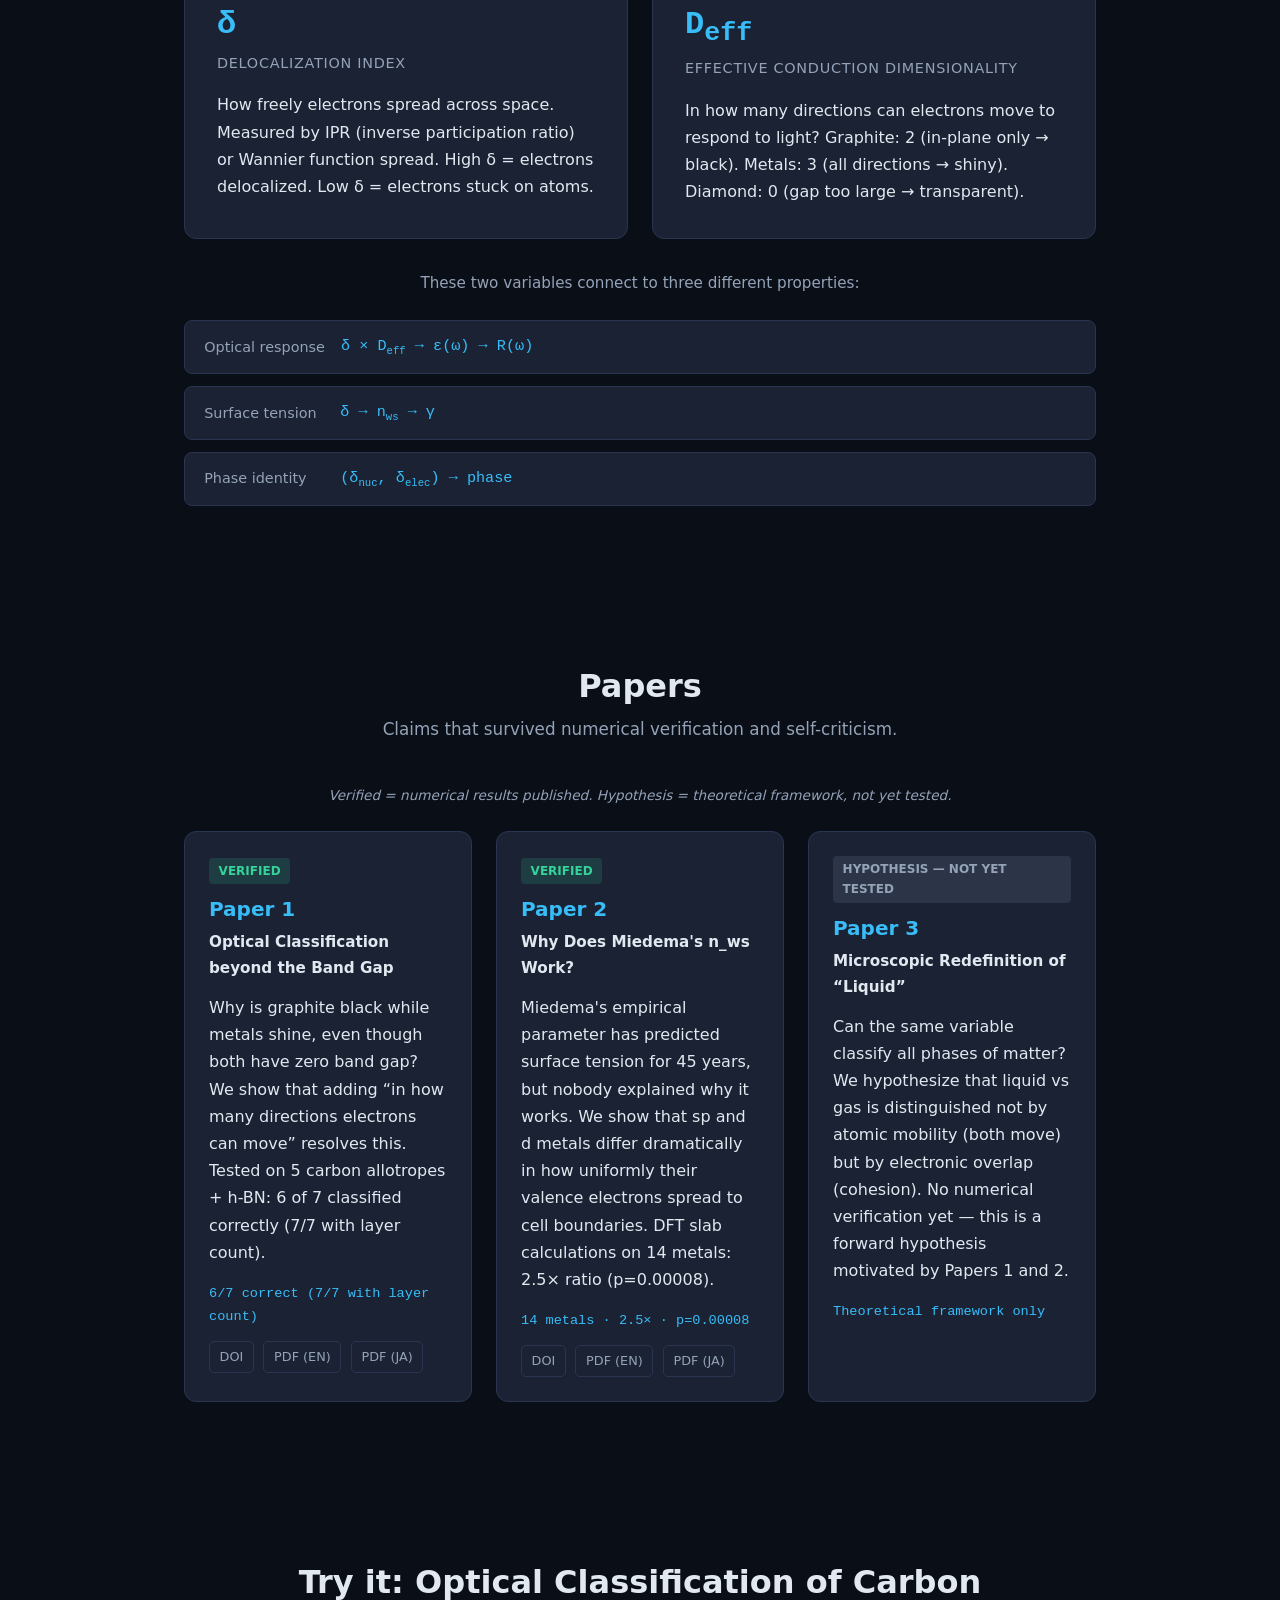
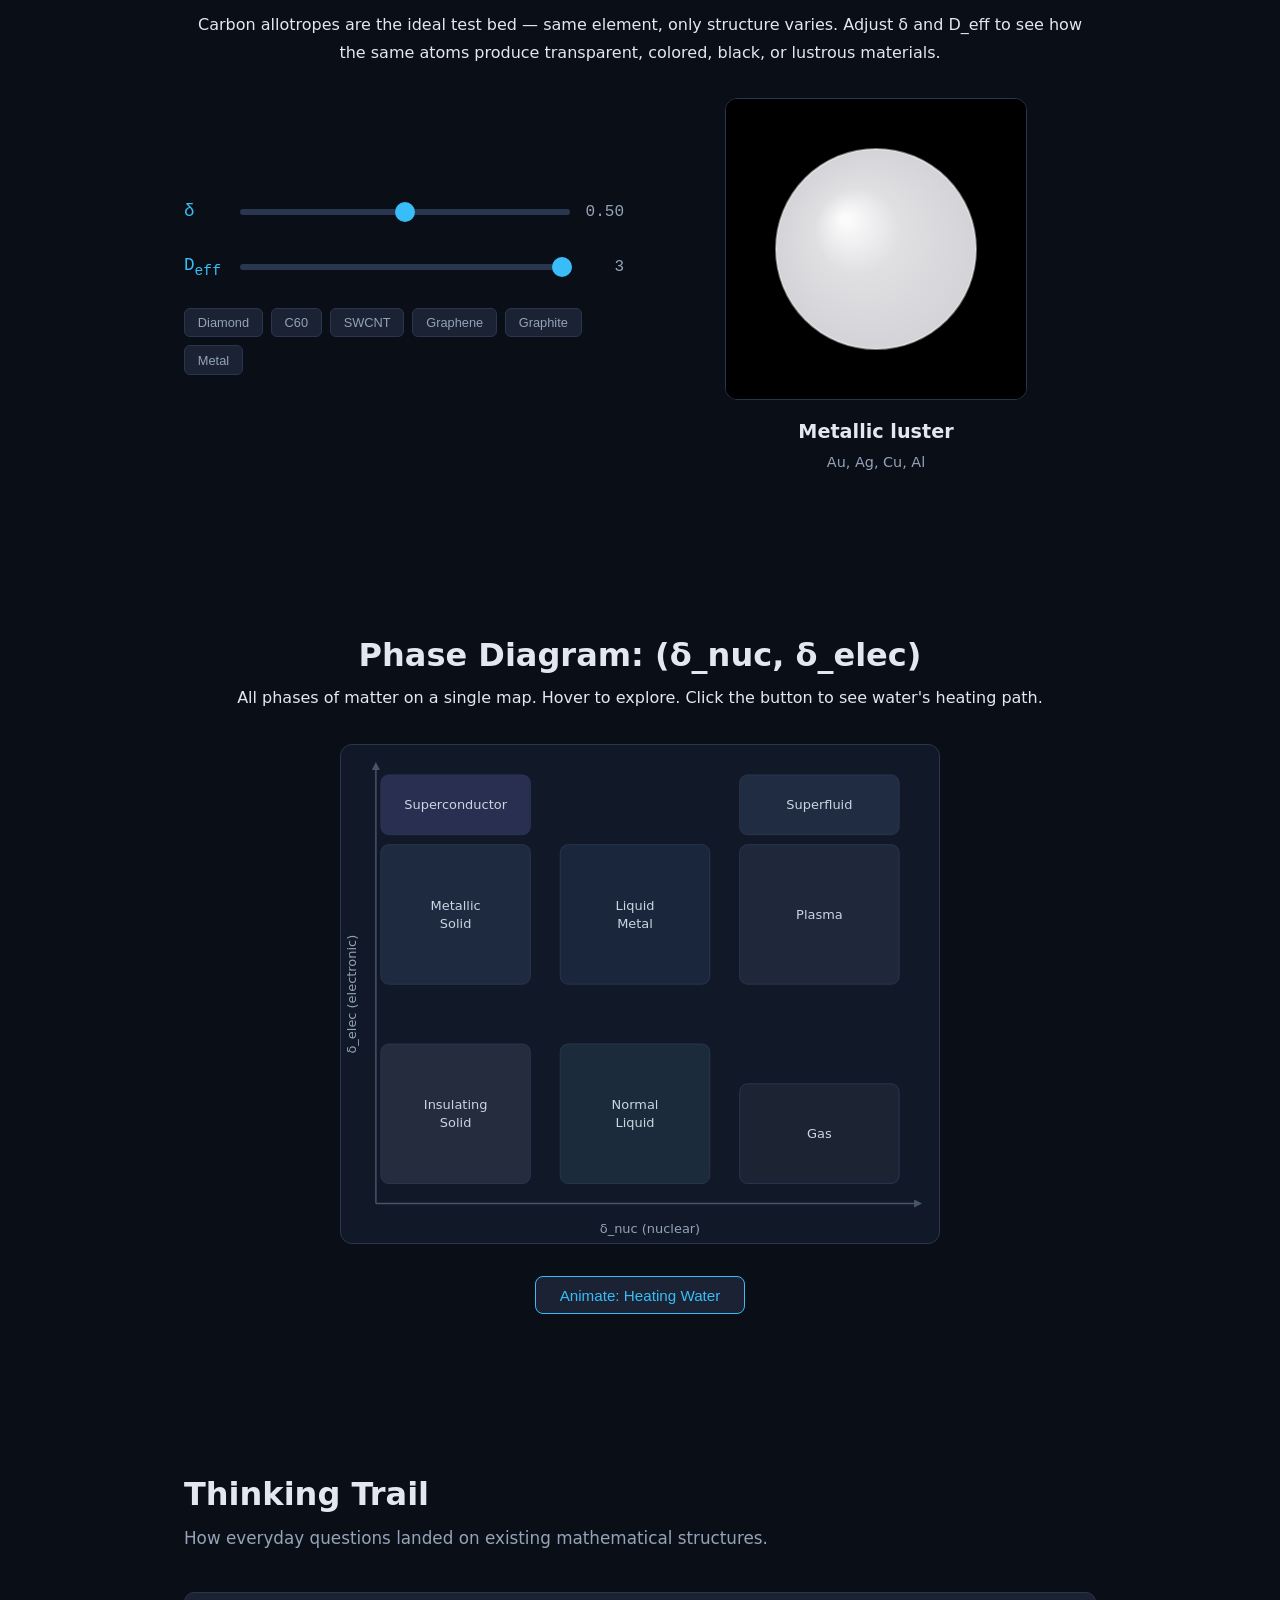
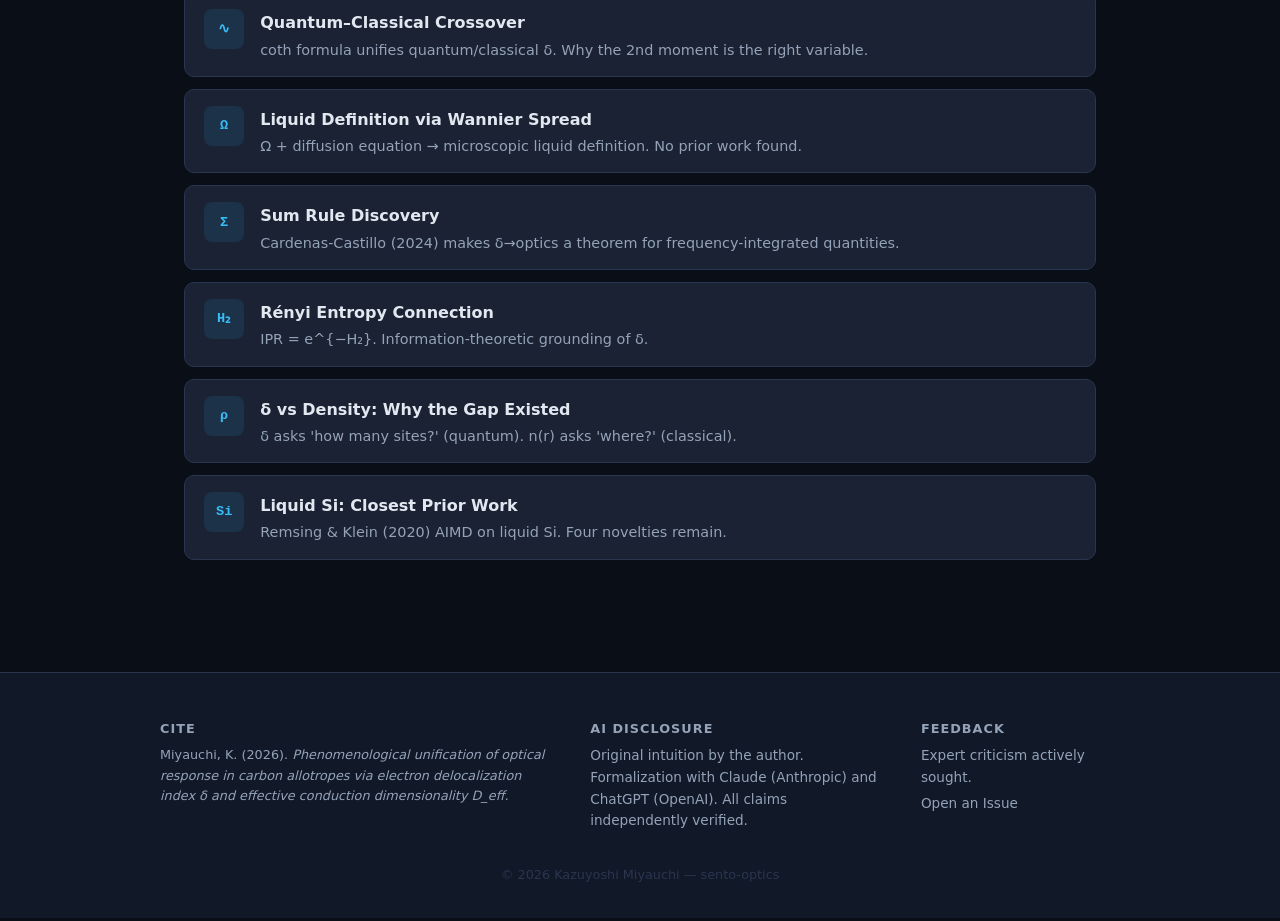
==== commit ee0de3af: "Paper 2 v10: correct n_ws^{1/3} to de Boer 1988 verified values CRITICAL DATA FIX: MIEDEMA_NWS dicti" ====
--- a/docs/index.html
+++ b/docs/index.html
@@ -51,7 +51,7 @@
 
   <!-- Plain-text summary for first-time visitors -->
   <section id="summary">
-    <p class="summary-text" data-en="We propose that optical appearance and surface tension of materials are organized by a single existing quantity: electronic delocalization (IPR / Wannier spread). Paper 1 tests this for optical classification in carbon allotropes. Paper 2 tests it for surface tension via Miedema's n_ws. Paper 3 is a forward hypothesis extending to phase definition. This is not a new theory — it is a reinterpretation of known quantities as a unified descriptor, validated by numerical analysis." data-ja="光学的外観と表面張力が、既存の物理量（電子非局在化度: IPR / Wannier spread）で統一的に記述できることを提案する。Paper 1は炭素同素体の光学分類で検証。Paper 2はMiedemaのn_wsを通じた表面張力で検証。Paper 3は相の定義への仮説的拡張。新理論ではなく、既知の量の統一的記述子としての再解釈とその数値的検証。"></p>
+    <p class="summary-text" data-en="We propose that optical appearance and surface tension of materials are organized by a single existing quantity: electronic delocalization (IPR / Wannier spread). Paper 1 tests this for optical classification in carbon allotropes. Paper 2 tests the sp/d electron uniformity difference underlying surface tension. Paper 3 is a forward hypothesis extending to phase definition. This is not a new theory — it is a reinterpretation of known quantities as a unified descriptor, validated by numerical analysis." data-ja="光学的外観と表面張力が、既存の物理量（電子非局在化度: IPR / Wannier spread）で統一的に記述できることを提案する。Paper 1は炭素同素体の光学分類で検証。Paper 2は表面張力の背後にあるsp/d電子均一性差を検証。Paper 3は相の定義への仮説的拡張。新理論ではなく、既知の量の統一的記述子としての再解釈とその数値的検証。"></p>
   </section>
 
   <!-- The Idea -->
@@ -111,7 +111,7 @@
         <span class="paper-status status-near" data-en="Verified" data-ja="検証済み"></span>
         <h3>Paper 2</h3>
         <p class="paper-title" data-en="Why Does Miedema's n_ws Work?" data-ja="Miedemaのn_wsはなぜ機能するか？"></p>
-        <p data-en="Miedema's empirical parameter has predicted surface tension for 45 years, but nobody explained why it works. We show it measures how uniformly valence electrons spread. DFT slab calculations on 14 metals: sp-metals vs d-metals differ by 2.5× (p=0.00008)." data-ja="Miedemaの経験的パラメータは45年間表面張力を予測してきたが、なぜ機能するかは未説明だった。価電子がどれだけ均一に広がるかを測っていたことを示す。14金属のDFTスラブ計算: sp金属 vs d金属で2.5倍差（p=0.00008）。"></p>
+        <p data-en="Miedema's empirical parameter has predicted surface tension for 45 years, but nobody explained why it works. We show that sp and d metals differ dramatically in how uniformly their valence electrons spread to cell boundaries. DFT slab calculations on 14 metals: 2.5× ratio (p=0.00008)." data-ja="Miedemaの経験的パラメータは45年間表面張力を予測してきたが、なぜ機能するかは未説明だった。sp金属とd金属で、価電子がセル境界にどれだけ均一に到達するかが劇的に異なることを示す。14金属のDFTスラブ計算: 2.5倍差（p=0.00008）。"></p>
         <div class="paper-stats">
           <span data-en="14 metals · 2.5× · p=0.00008" data-ja="14金属 · 2.5倍 · p=0.00008"></span>
         </div>
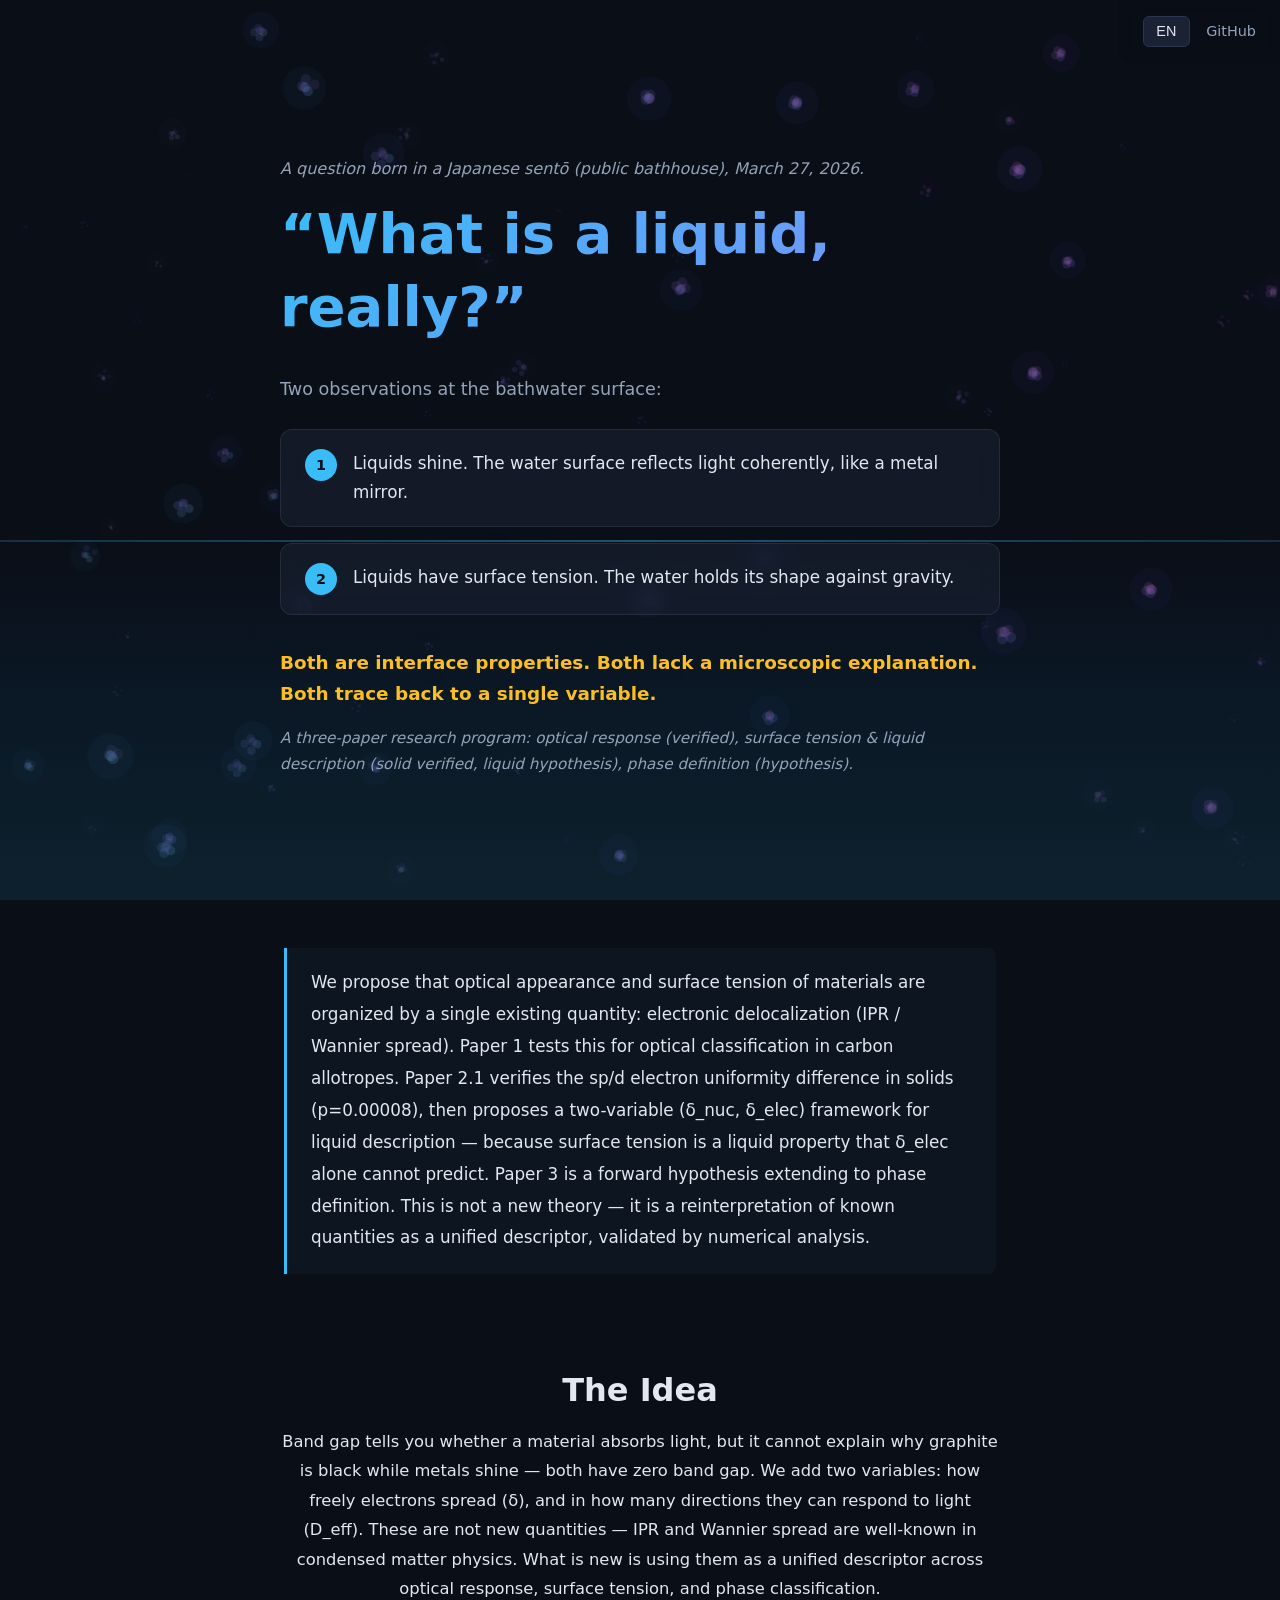
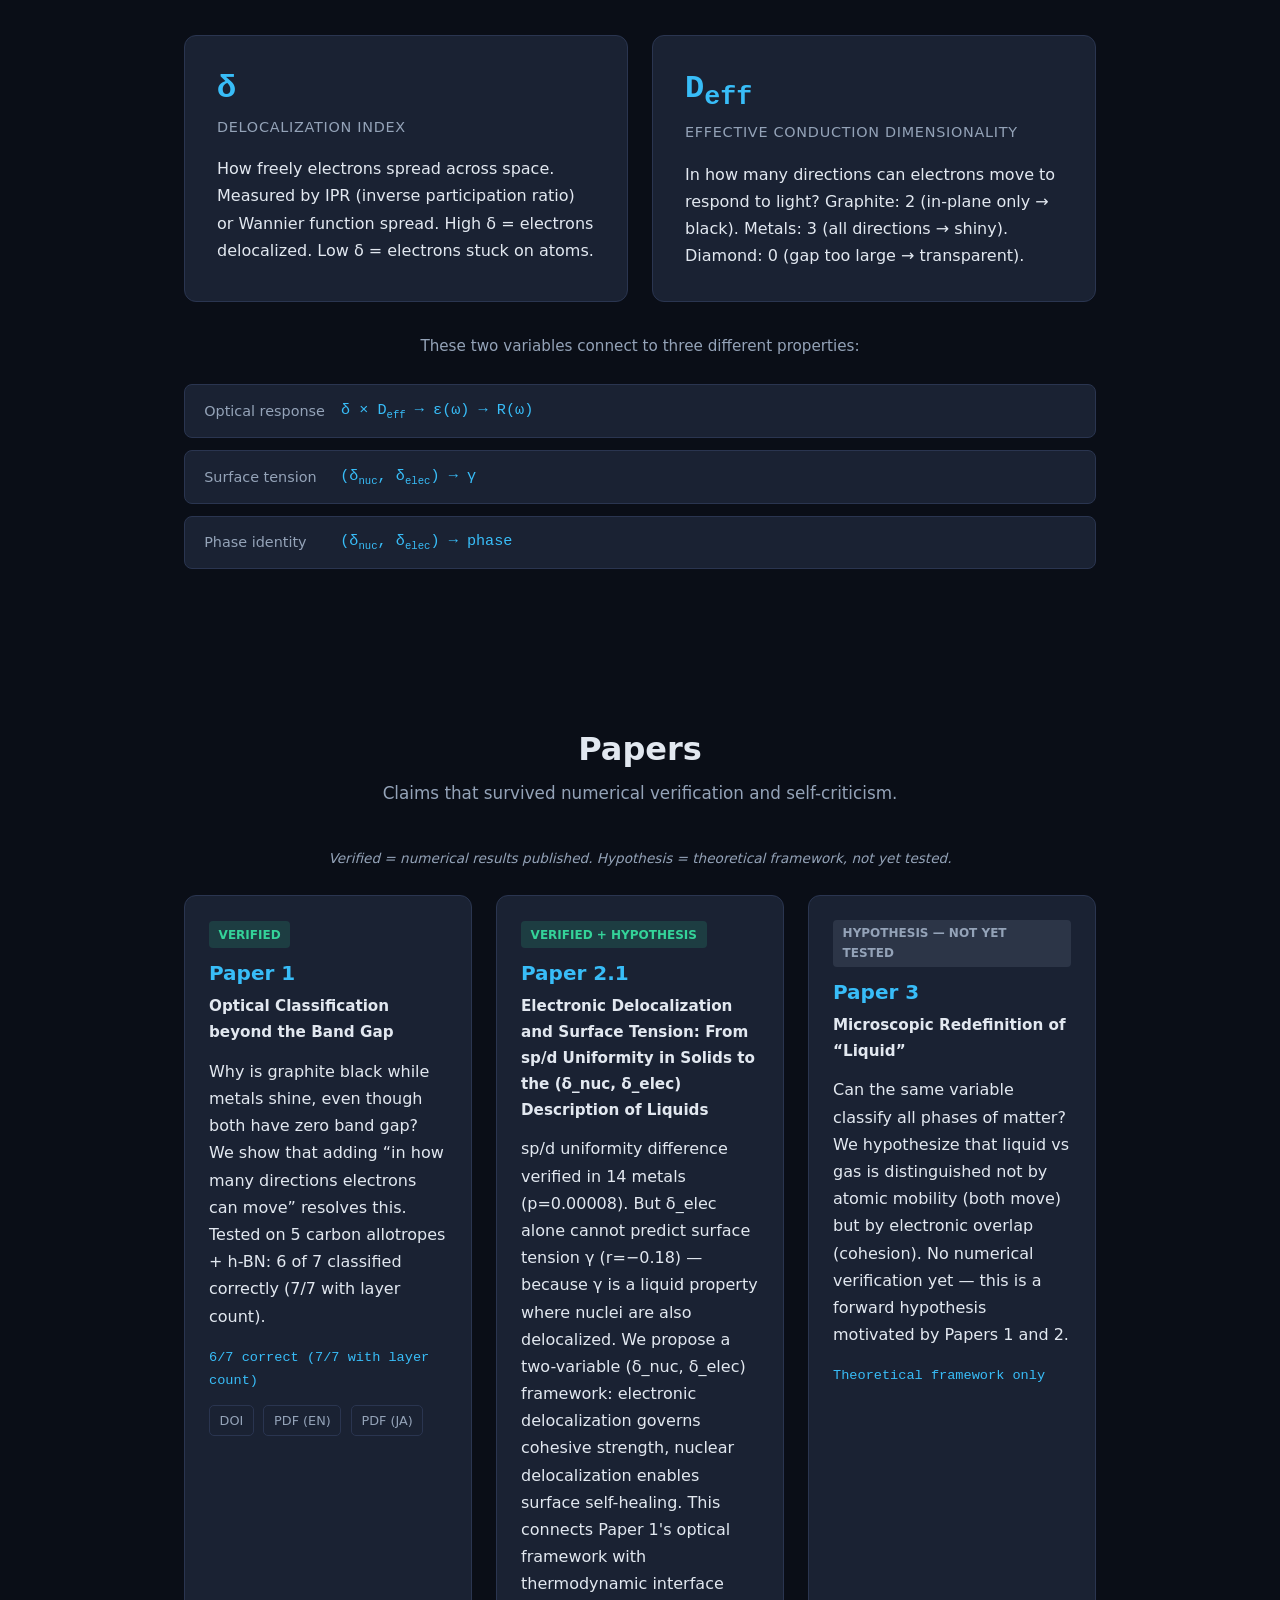
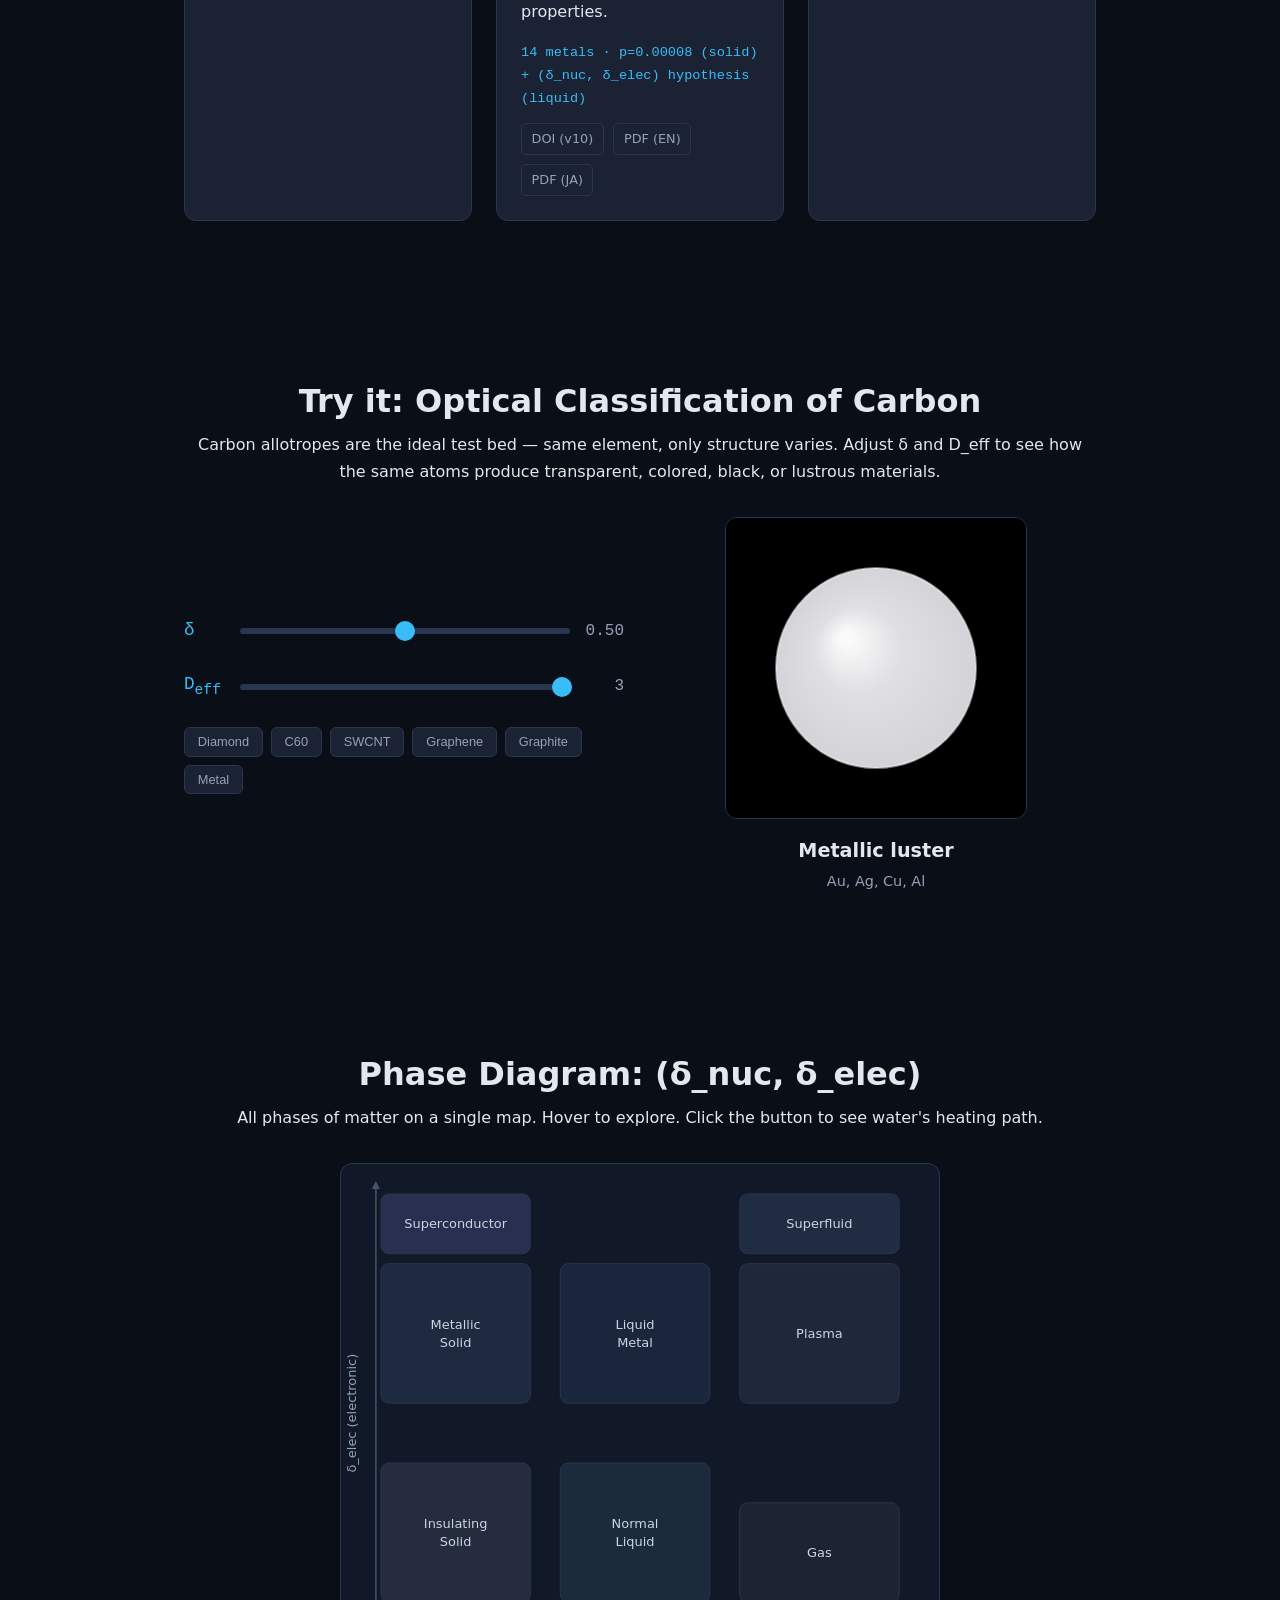
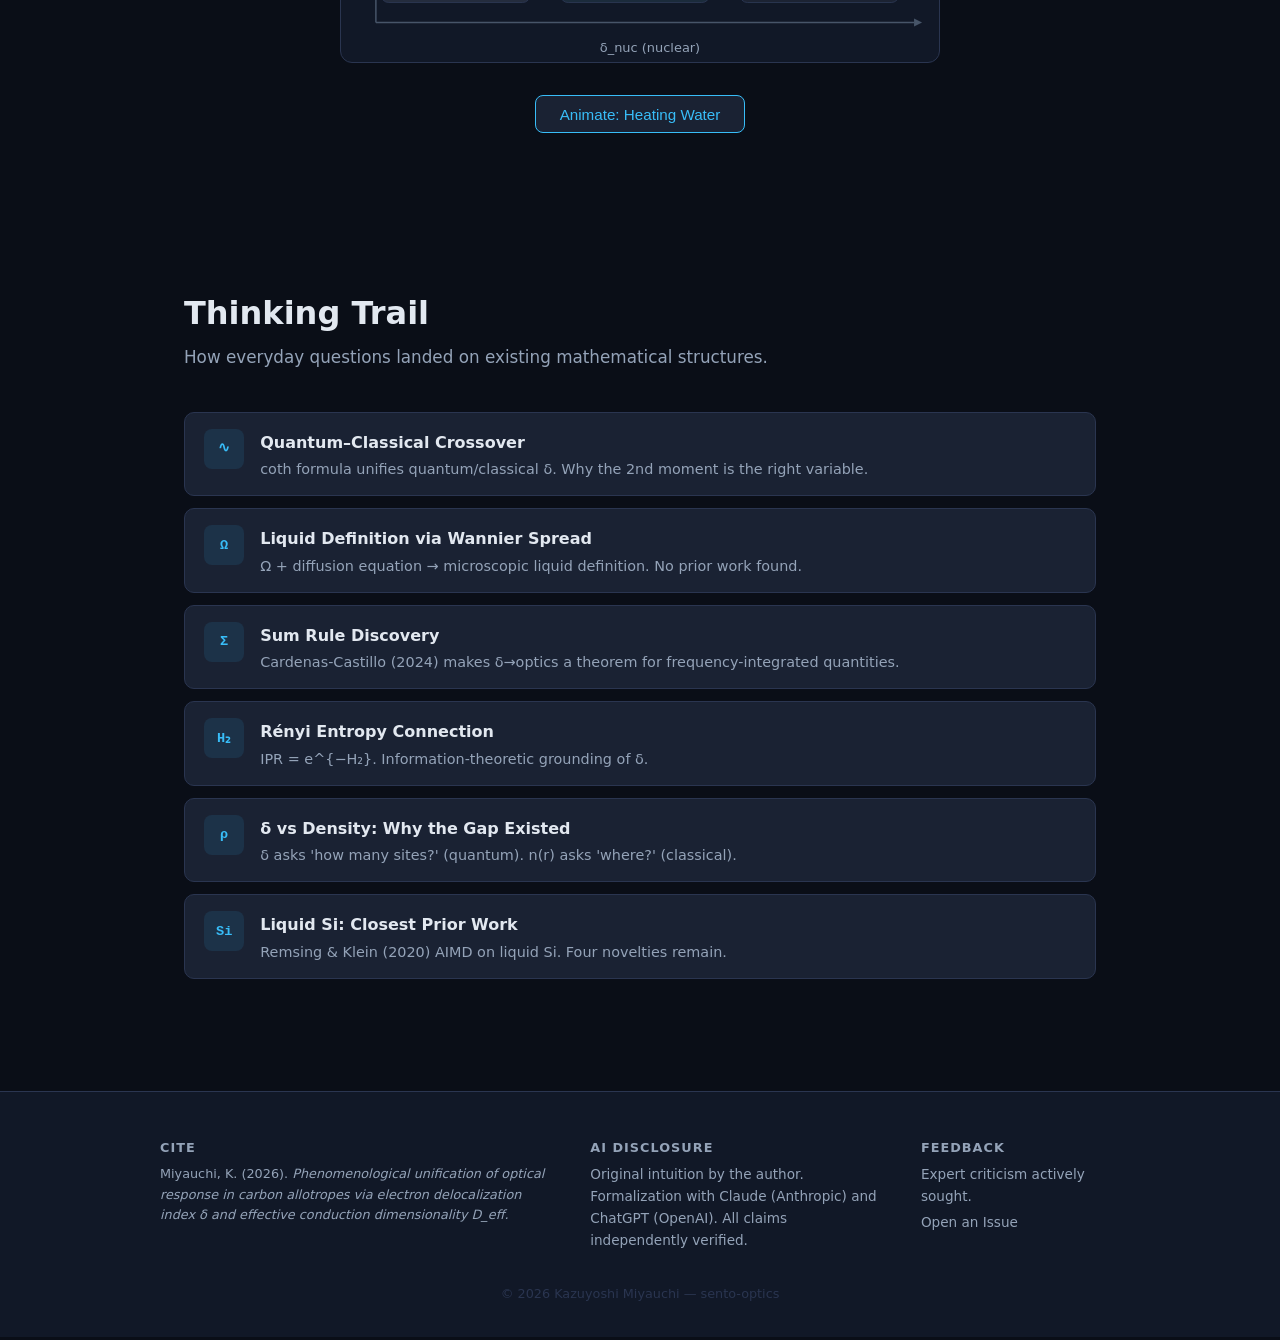
==== commit 7214e5e6: "feat: Paper 2.1 LaTeX draft + AIMD input files + LP update Paper 2.1 (drafts/paper2_1/): - Complete " ====
--- a/docs/index.html
+++ b/docs/index.html
@@ -44,14 +44,14 @@
         </div>
       </div>
       <p class="hero-punch" data-en="Both are interface properties. Both lack a microscopic explanation. Both trace back to a single variable." data-ja="どちらも界面現象。どちらもミクロな説明がない。どちらも一つの変数に帰着する。"></p>
-      <p class="hero-program" data-en="A three-paper research program: optical response (verified), surface tension (verified), phase definition (hypothesis)." data-ja="3部作の研究プログラム: 光学応答（検証済み）、表面張力（検証済み）、相の定義（仮説）。"></p>
+      <p class="hero-program" data-en="A three-paper research program: optical response (verified), surface tension &amp; liquid description (solid verified, liquid hypothesis), phase definition (hypothesis)." data-ja="3部作の研究プログラム: 光学応答（検証済み）、表面張力・液体記述（固体は実証済み、液体は仮説）、相の定義（仮説）。"></p>
     </div>
     <div class="hero-water"></div>
   </section>
 
   <!-- Plain-text summary for first-time visitors -->
   <section id="summary">
-    <p class="summary-text" data-en="We propose that optical appearance and surface tension of materials are organized by a single existing quantity: electronic delocalization (IPR / Wannier spread). Paper 1 tests this for optical classification in carbon allotropes. Paper 2 tests the sp/d electron uniformity difference underlying surface tension. Paper 3 is a forward hypothesis extending to phase definition. This is not a new theory — it is a reinterpretation of known quantities as a unified descriptor, validated by numerical analysis." data-ja="光学的外観と表面張力が、既存の物理量（電子非局在化度: IPR / Wannier spread）で統一的に記述できることを提案する。Paper 1は炭素同素体の光学分類で検証。Paper 2は表面張力の背後にあるsp/d電子均一性差を検証。Paper 3は相の定義への仮説的拡張。新理論ではなく、既知の量の統一的記述子としての再解釈とその数値的検証。"></p>
+    <p class="summary-text" data-en="We propose that optical appearance and surface tension of materials are organized by a single existing quantity: electronic delocalization (IPR / Wannier spread). Paper 1 tests this for optical classification in carbon allotropes. Paper 2.1 verifies the sp/d electron uniformity difference in solids (p=0.00008), then proposes a two-variable (δ_nuc, δ_elec) framework for liquid description — because surface tension is a liquid property that δ_elec alone cannot predict. Paper 3 is a forward hypothesis extending to phase definition. This is not a new theory — it is a reinterpretation of known quantities as a unified descriptor, validated by numerical analysis." data-ja="光学的外観と表面張力が、既存の物理量（電子非局在化度: IPR / Wannier spread）で統一的に記述できることを提案する。Paper 1は炭素同素体の光学分類で検証。Paper 2.1は固体でのsp/d電子均一性差を実証（p=0.00008）した上で、液体の記述には(δ_nuc, δ_elec)の2変数が必要であることを提案する — 表面張力は液体の性質であり、δ_elecだけでは予測できないため。Paper 3は相の定義への仮説的拡張。新理論ではなく、既知の量の統一的記述子としての再解釈とその数値的検証。"></p>
   </section>
 
   <!-- The Idea -->
@@ -78,7 +78,7 @@
       </div>
       <div class="chain">
         <span class="chain-label" data-en="Surface tension" data-ja="表面張力"></span>
-        <code>δ → n<sub>ws</sub> → γ</code>
+        <code>(δ<sub>nuc</sub>, δ<sub>elec</sub>) → γ</code>
       </div>
       <div class="chain">
         <span class="chain-label" data-en="Phase identity" data-ja="相の分類"></span>
@@ -108,15 +108,15 @@
         </div>
       </div>
       <div class="paper-card">
-        <span class="paper-status status-near" data-en="Verified" data-ja="検証済み"></span>
-        <h3>Paper 2</h3>
-        <p class="paper-title" data-en="Why Does Miedema's n_ws Work?" data-ja="Miedemaのn_wsはなぜ機能するか？"></p>
-        <p data-en="Miedema's empirical parameter has predicted surface tension for 45 years, but nobody explained why it works. We show that sp and d metals differ dramatically in how uniformly their valence electrons spread to cell boundaries. DFT slab calculations on 14 metals: 2.5× ratio (p=0.00008)." data-ja="Miedemaの経験的パラメータは45年間表面張力を予測してきたが、なぜ機能するかは未説明だった。sp金属とd金属で、価電子がセル境界にどれだけ均一に到達するかが劇的に異なることを示す。14金属のDFTスラブ計算: 2.5倍差（p=0.00008）。"></p>
+        <span class="paper-status status-near" data-en="Verified + Hypothesis" data-ja="検証済み + 仮説"></span>
+        <h3>Paper 2.1</h3>
+        <p class="paper-title" data-en="Electronic Delocalization and Surface Tension: From sp/d Uniformity in Solids to the (δ_nuc, δ_elec) Description of Liquids" data-ja="電子非局在化と表面張力: 固体のsp/d均一性から液体の(δ_nuc, δ_elec)記述へ"></p>
+        <p data-en="sp/d uniformity difference verified in 14 metals (p=0.00008). But δ_elec alone cannot predict surface tension γ (r=−0.18) — because γ is a liquid property where nuclei are also delocalized. We propose a two-variable (δ_nuc, δ_elec) framework: electronic delocalization governs cohesive strength, nuclear delocalization enables surface self-healing. This connects Paper 1's optical framework with thermodynamic interface properties." data-ja="14金属でsp/d均一性差を実証（p=0.00008）。しかしδ_elecだけでは表面張力γを予測できない（r=−0.18）— γは液体の性質であり核も非局在化しているため。(δ_nuc, δ_elec)の2変数記述を提案: 電子非局在化が凝集力を、核非局在化が表面自己修復を支配する。Paper 1の光学的枠組みと熱力学的界面特性を接続。"></p>
         <div class="paper-stats">
-          <span data-en="14 metals · 2.5× · p=0.00008" data-ja="14金属 · 2.5倍 · p=0.00008"></span>
+          <span data-en="14 metals · p=0.00008 (solid) + (δ_nuc, δ_elec) hypothesis (liquid)" data-ja="14金属 · p=0.00008（固体）+ (δ_nuc, δ_elec) 仮説（液体）"></span>
         </div>
         <div class="paper-links">
-          <a href="https://zenodo.org/records/19425541" target="_blank" rel="noopener">DOI</a>
+          <a href="https://zenodo.org/records/19425541" target="_blank" rel="noopener">DOI (v10)</a>
           <a href="https://github.com/miyauchikazuyoshi/sento-optics/blob/main/drafts/paper2_surface_tension/main.pdf" target="_blank" rel="noopener" data-en="PDF (EN)" data-ja="PDF (英語)"></a>
           <a href="https://github.com/miyauchikazuyoshi/sento-optics/blob/main/drafts/paper2_surface_tension/main_ja.pdf" target="_blank" rel="noopener" data-en="PDF (JA)" data-ja="PDF (日本語)"></a>
         </div>
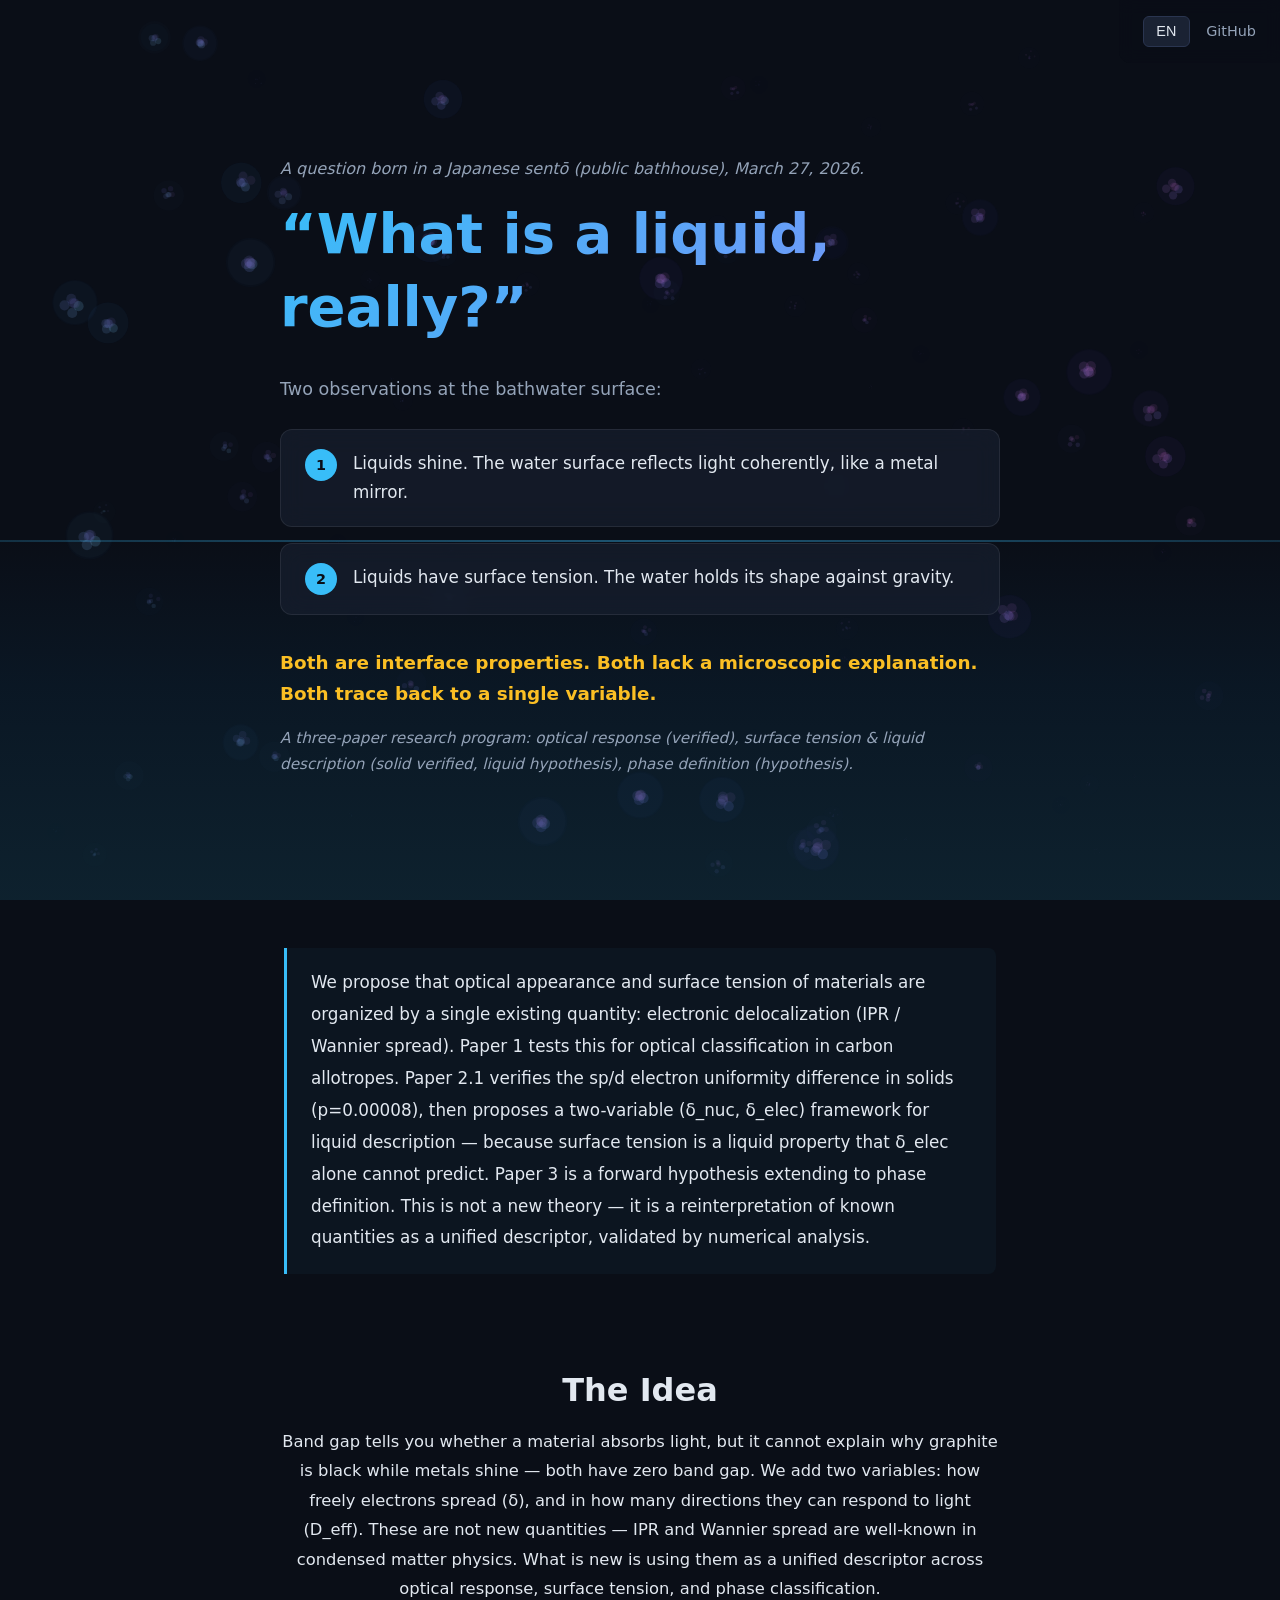
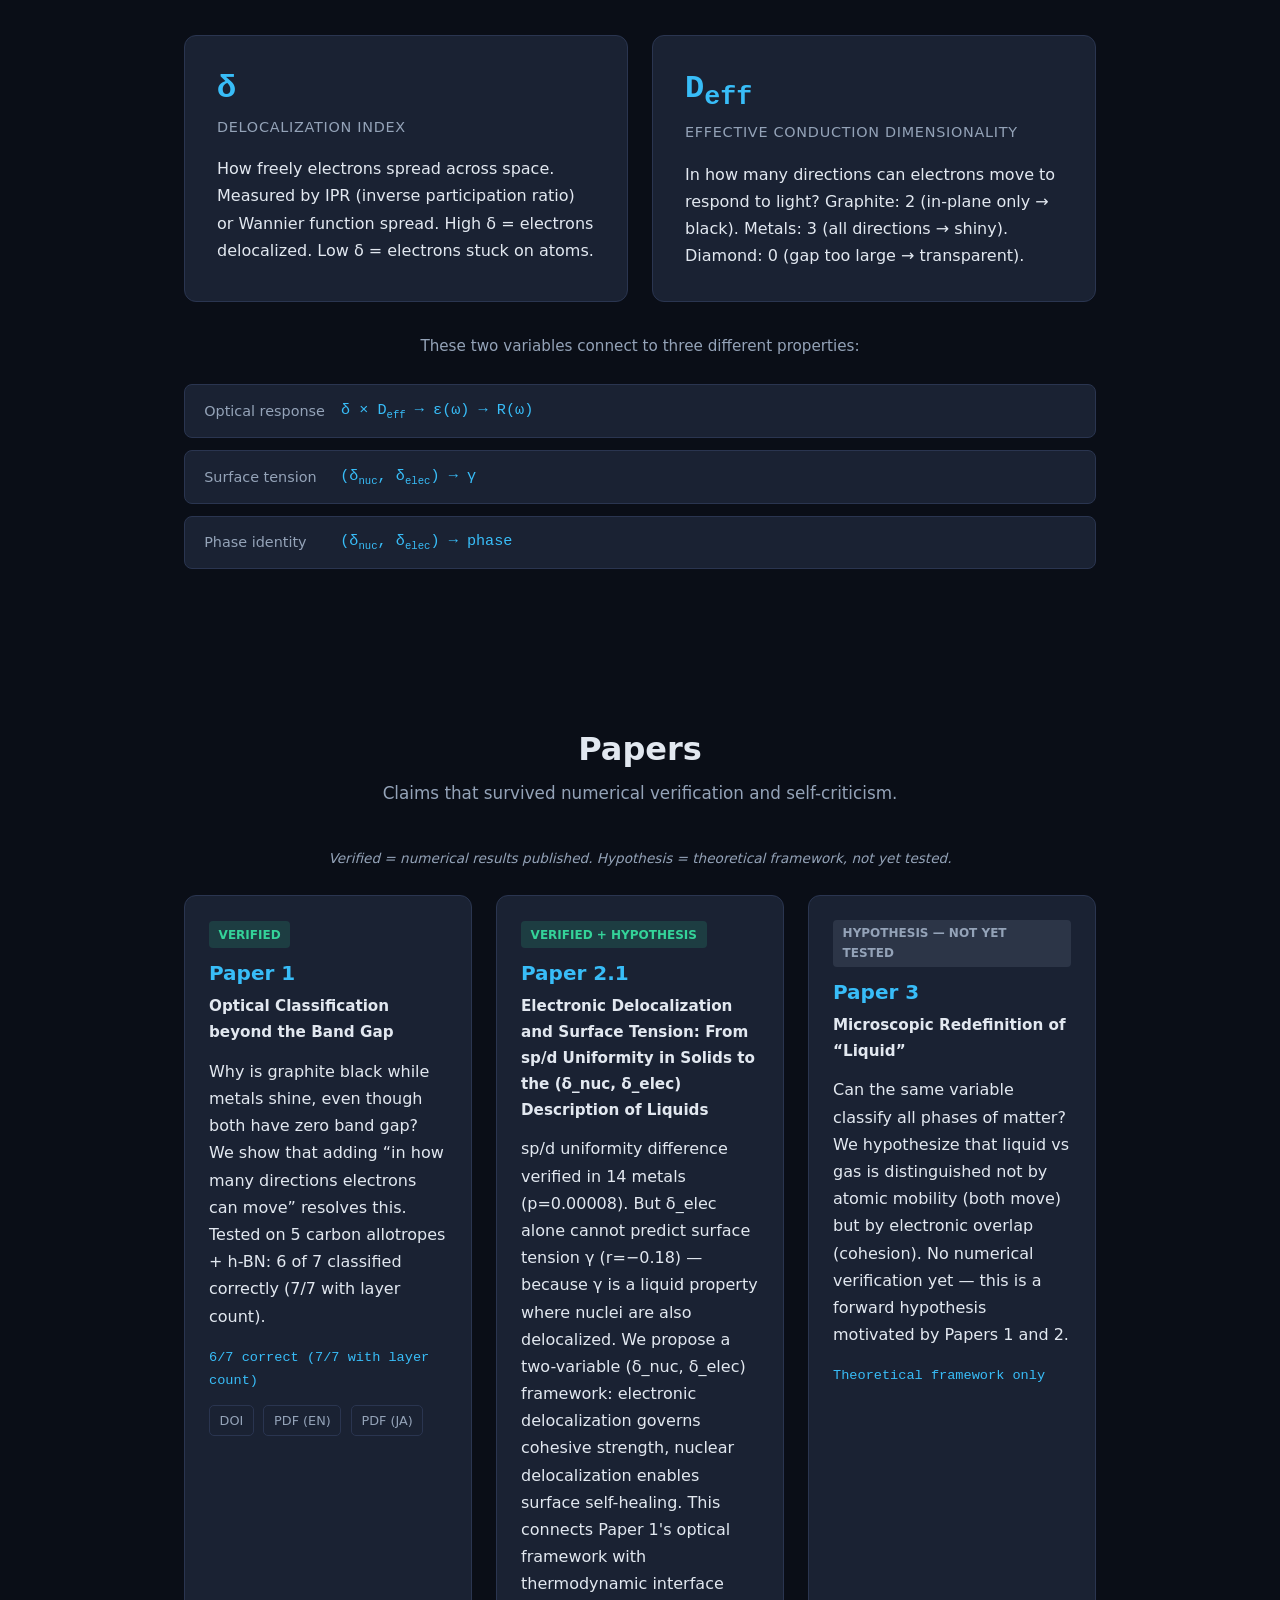
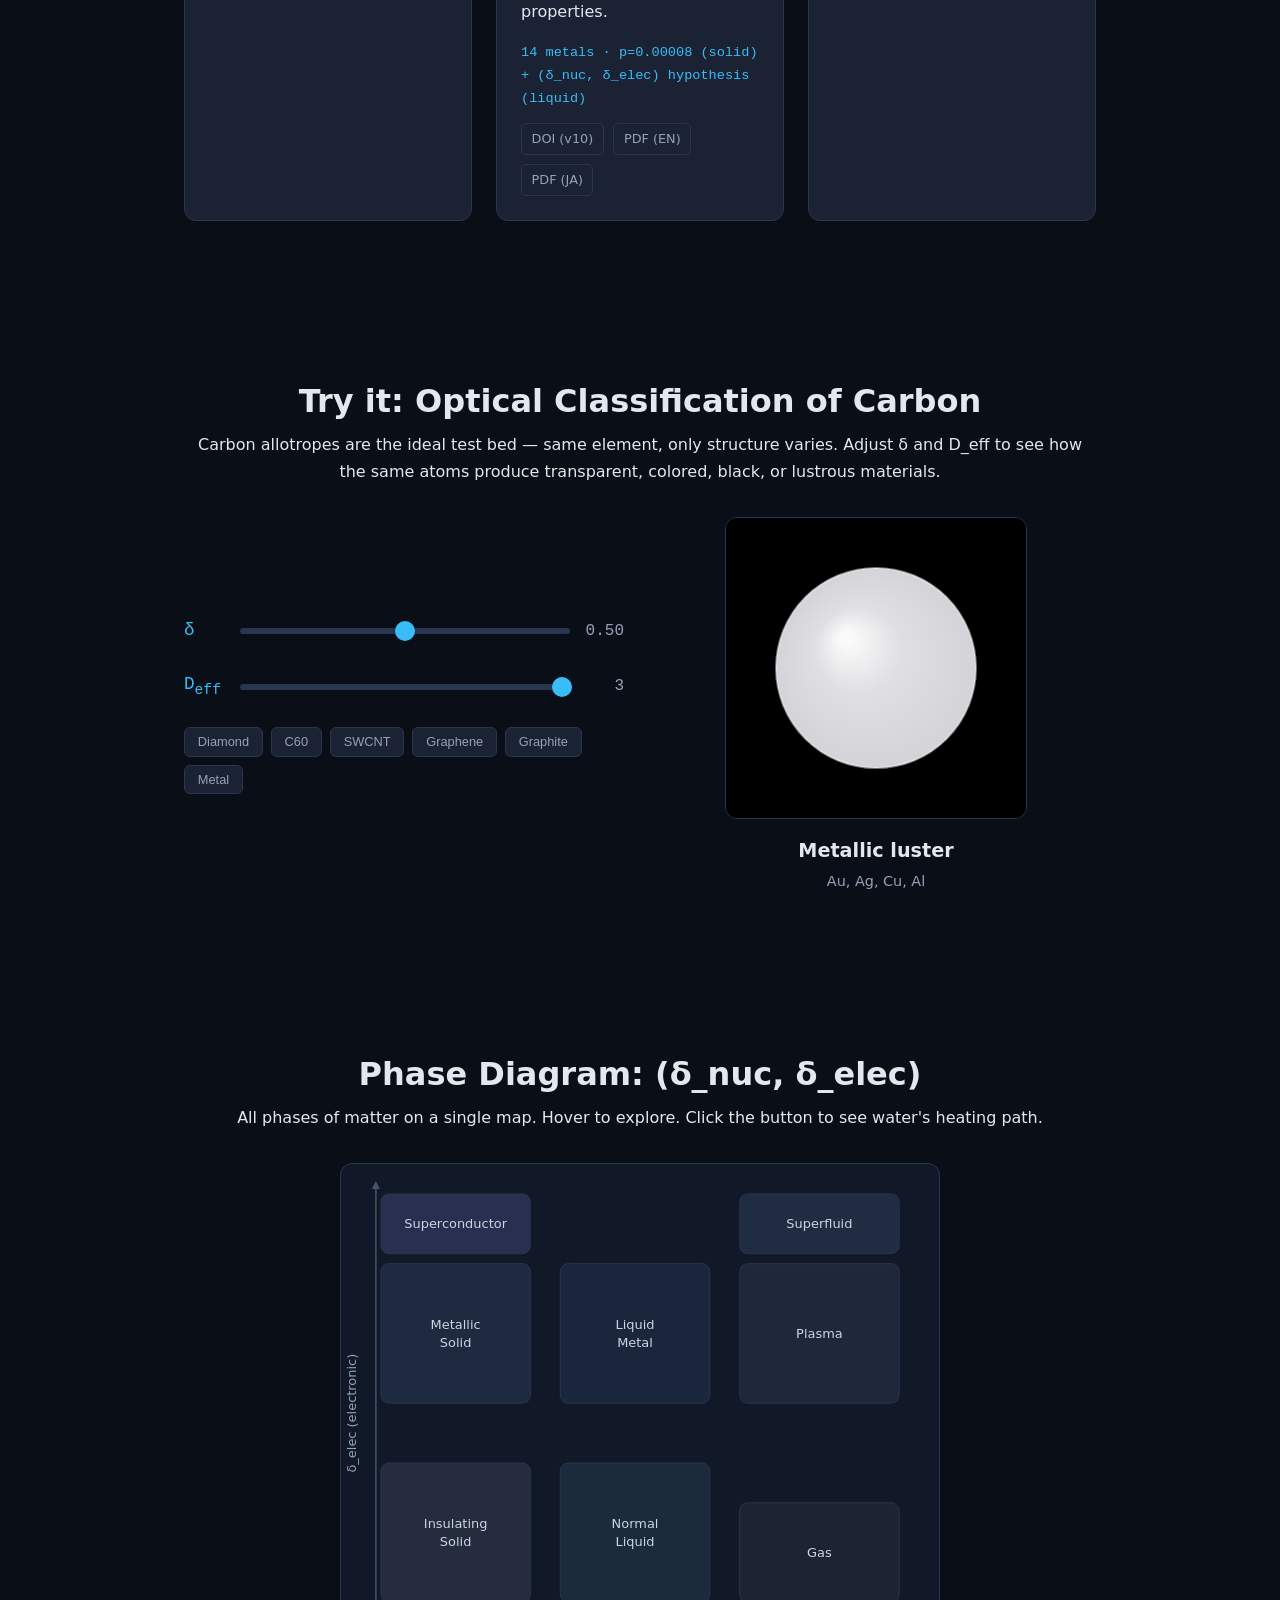
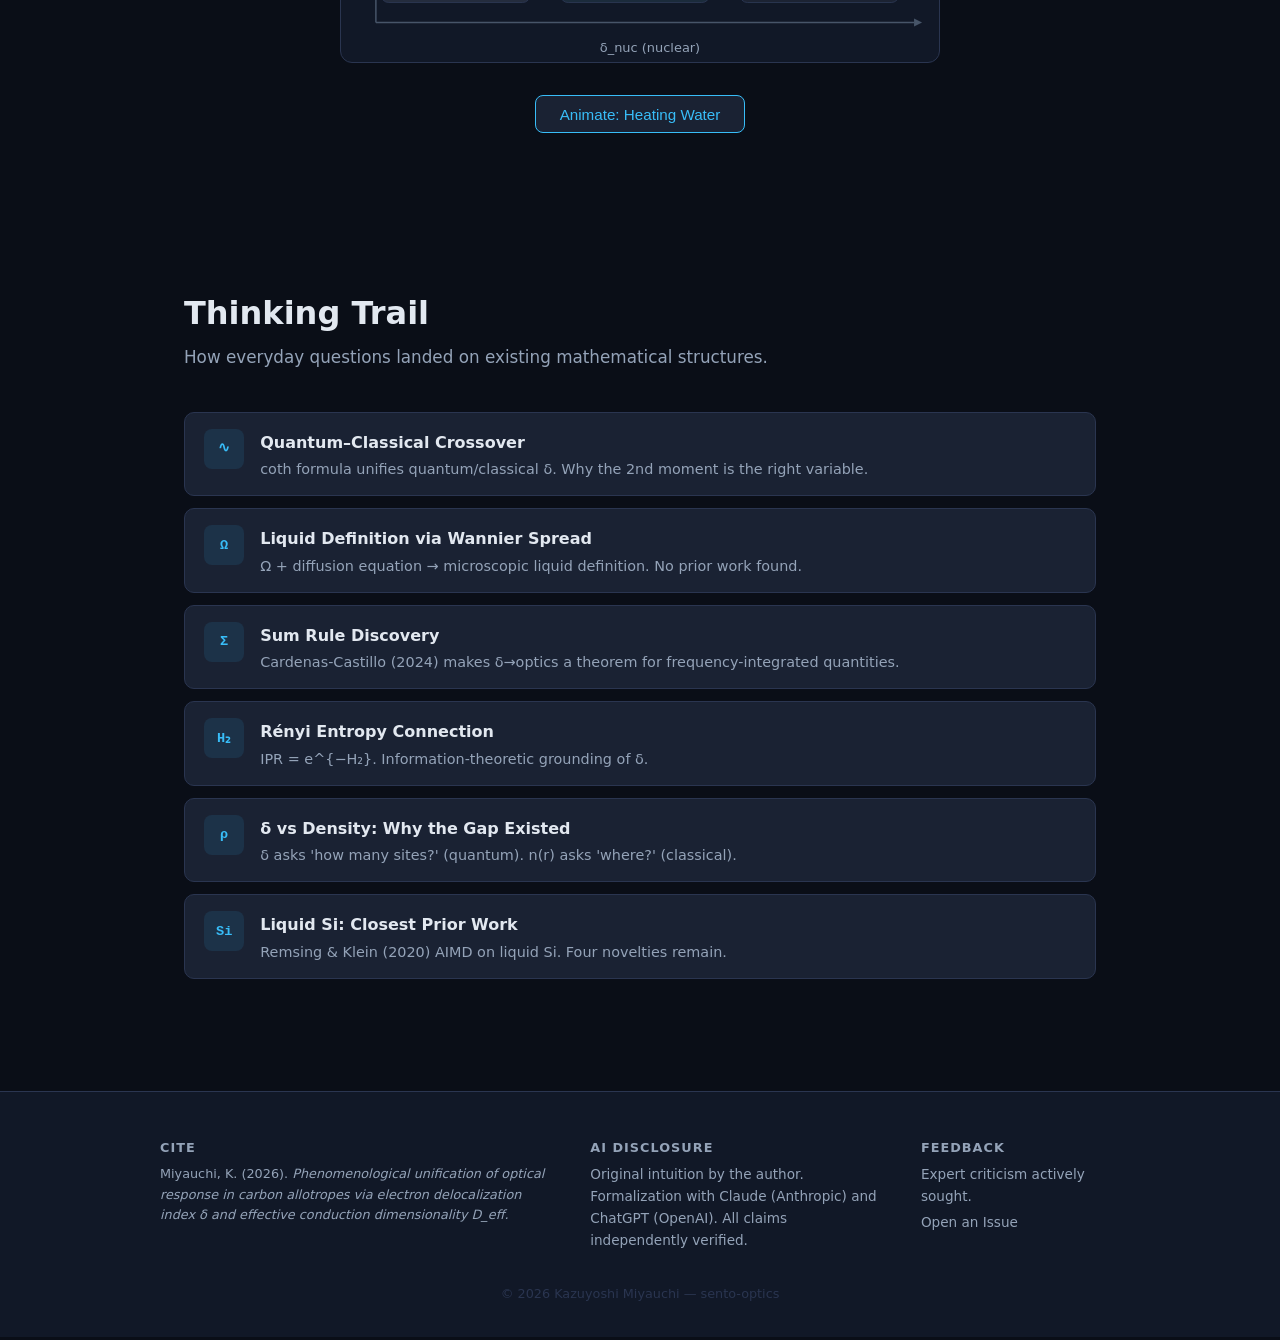
==== commit 29eccdb1: "feat: academic discoverability — paper pages, meta tags, sitemap Google Scholar / Semantic Scholar /" ====
--- a/docs/index.html
+++ b/docs/index.html
@@ -15,6 +15,38 @@
   <meta name="twitter:title" content="sento-optics">
   <meta name="twitter:description" content="What is a liquid, really? — A physics research project born in a Japanese sento.">
   <meta name="twitter:image" content="images/ogp.png">
+
+  <!-- Academic discovery: Schema.org JSON-LD -->
+  <script type="application/ld+json">
+  {
+    "@context": "https://schema.org",
+    "@type": "ResearchProject",
+    "name": "sento-optics: Electronic Delocalization as a Unifying Descriptor for Interface Properties",
+    "description": "A research program proposing that optical response, surface tension, and phase classification are unified by electronic delocalization (IPR / Wannier spread). Born from observations at a Japanese public bathhouse.",
+    "url": "https://miyauchikazuyoshi.github.io/sento-optics/",
+    "founder": {
+      "@type": "Person",
+      "name": "Kazuyoshi Miyauchi",
+      "affiliation": "Independent researcher"
+    },
+    "keywords": ["electronic delocalization", "surface tension", "optical classification", "inverse participation ratio", "Wannier spread", "liquid metals", "condensed matter physics", "phase classification", "nuclear delocalization"],
+    "hasPart": [
+      {
+        "@type": "ScholarlyArticle",
+        "name": "Optical Classification of Solids through Electronic Delocalization",
+        "url": "https://miyauchikazuyoshi.github.io/sento-optics/paper1.html",
+        "identifier": {"@type": "PropertyValue", "propertyID": "doi", "value": "10.5281/zenodo.19425523"}
+      },
+      {
+        "@type": "ScholarlyArticle",
+        "name": "Electronic Delocalization and Surface Tension: From sp/d Uniformity in Solids to the (δ_nuc, δ_elec) Description of Liquids",
+        "url": "https://miyauchikazuyoshi.github.io/sento-optics/paper2.html",
+        "identifier": {"@type": "PropertyValue", "propertyID": "doi", "value": "10.5281/zenodo.19425541"}
+      }
+    ]
+  }
+  </script>
+
   <link rel="stylesheet" href="style.css">
 </head>
 <body>
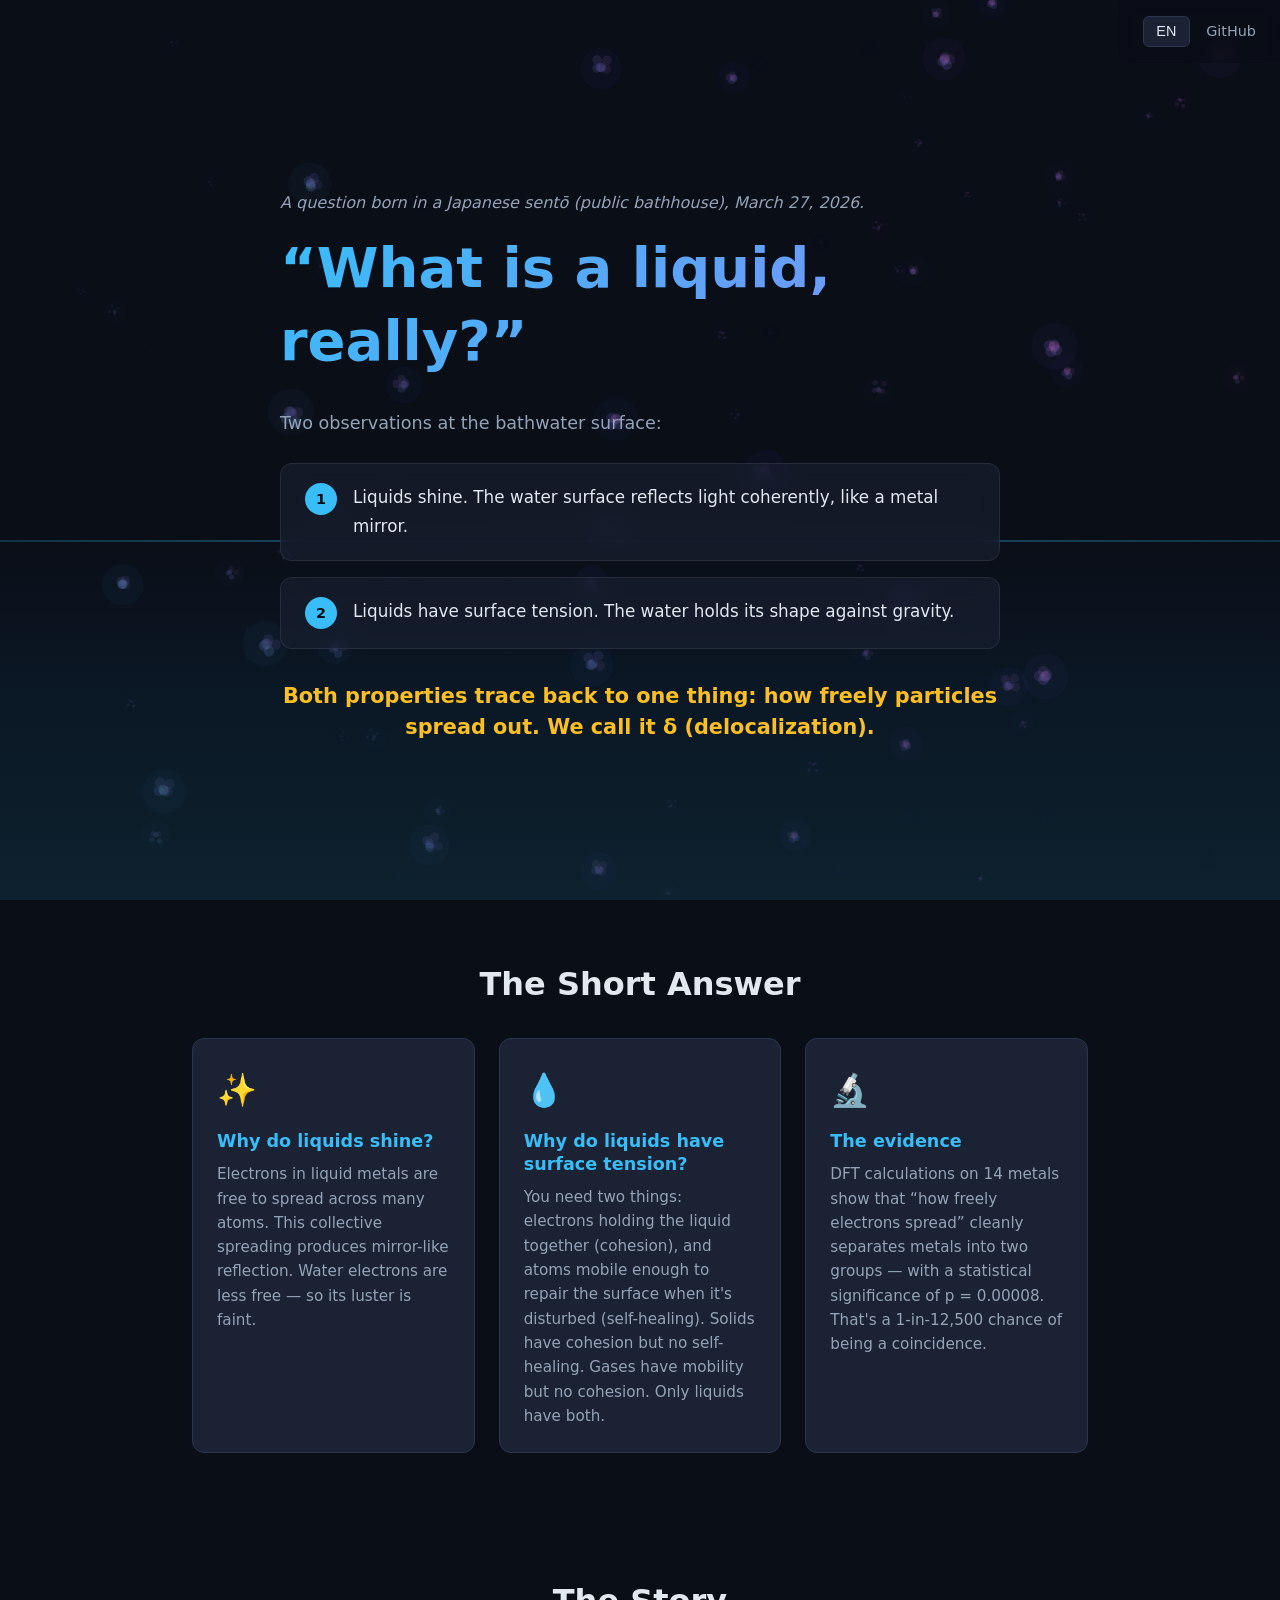
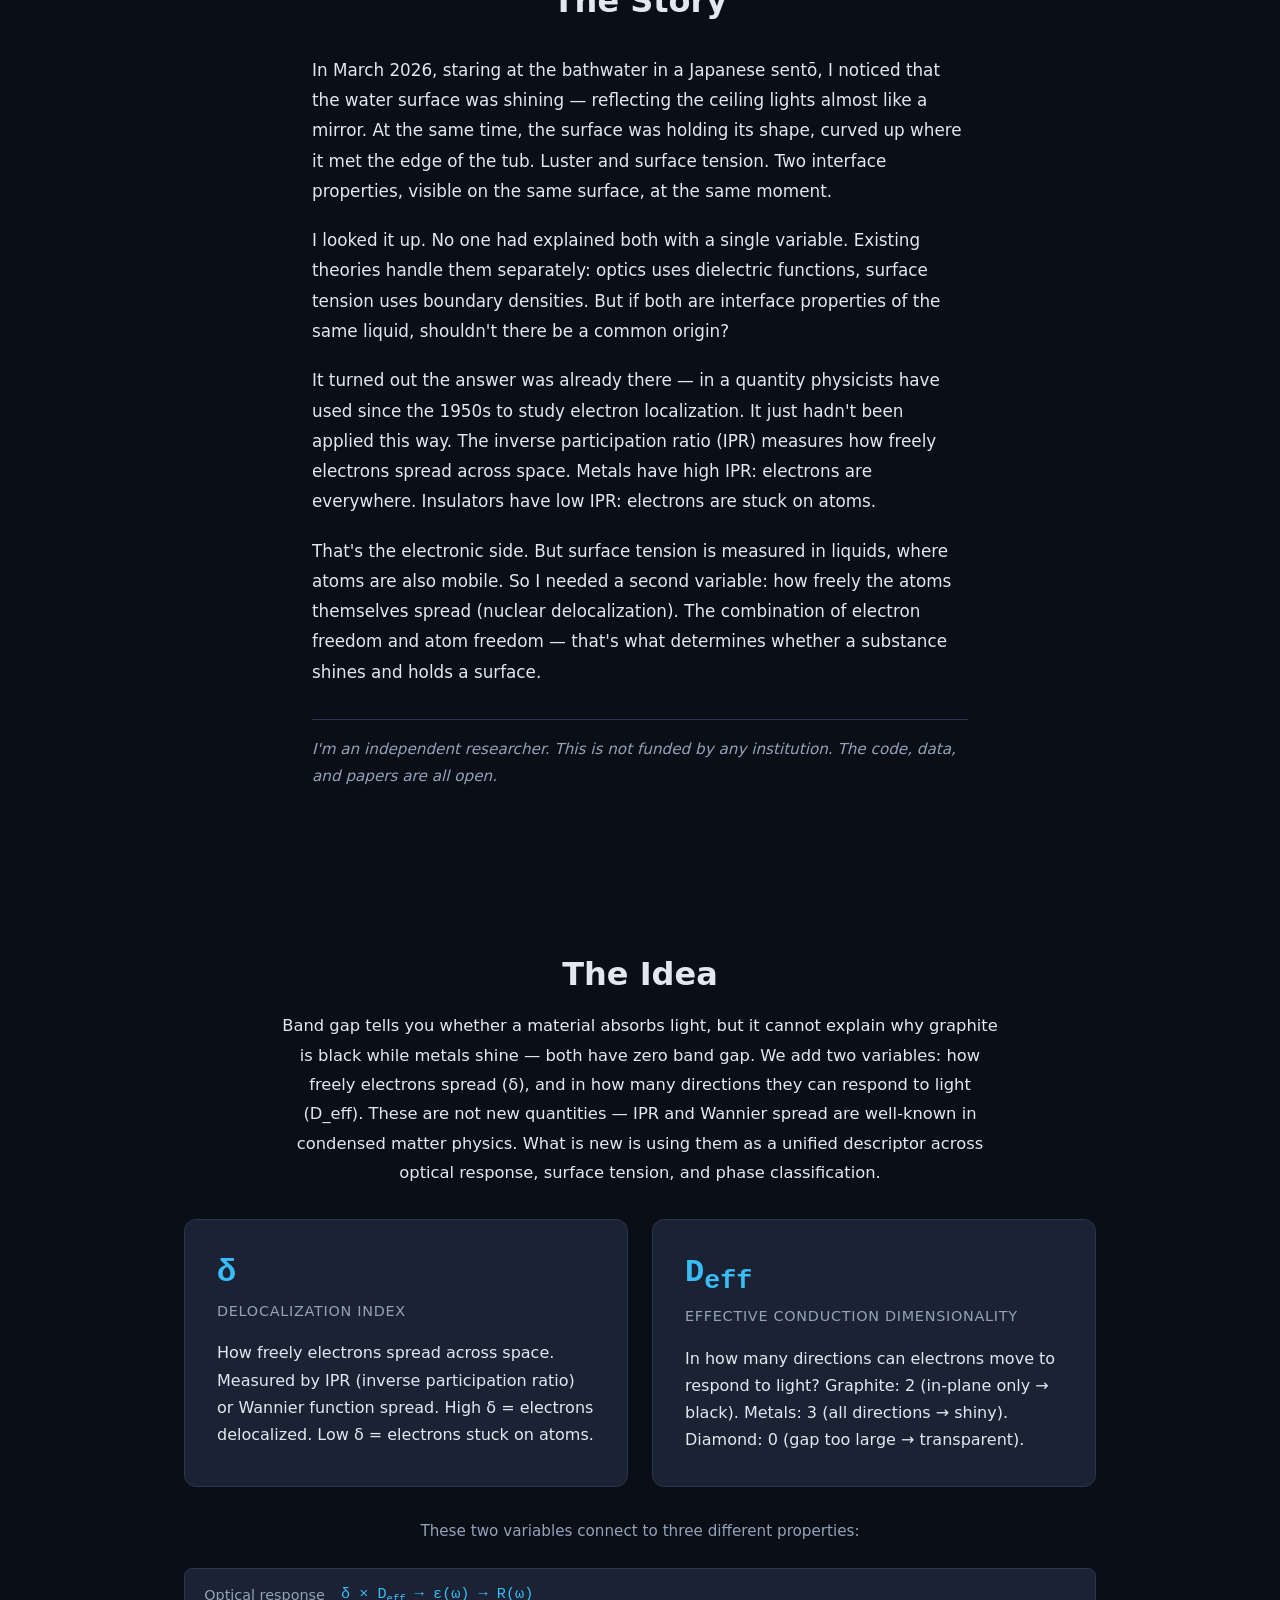
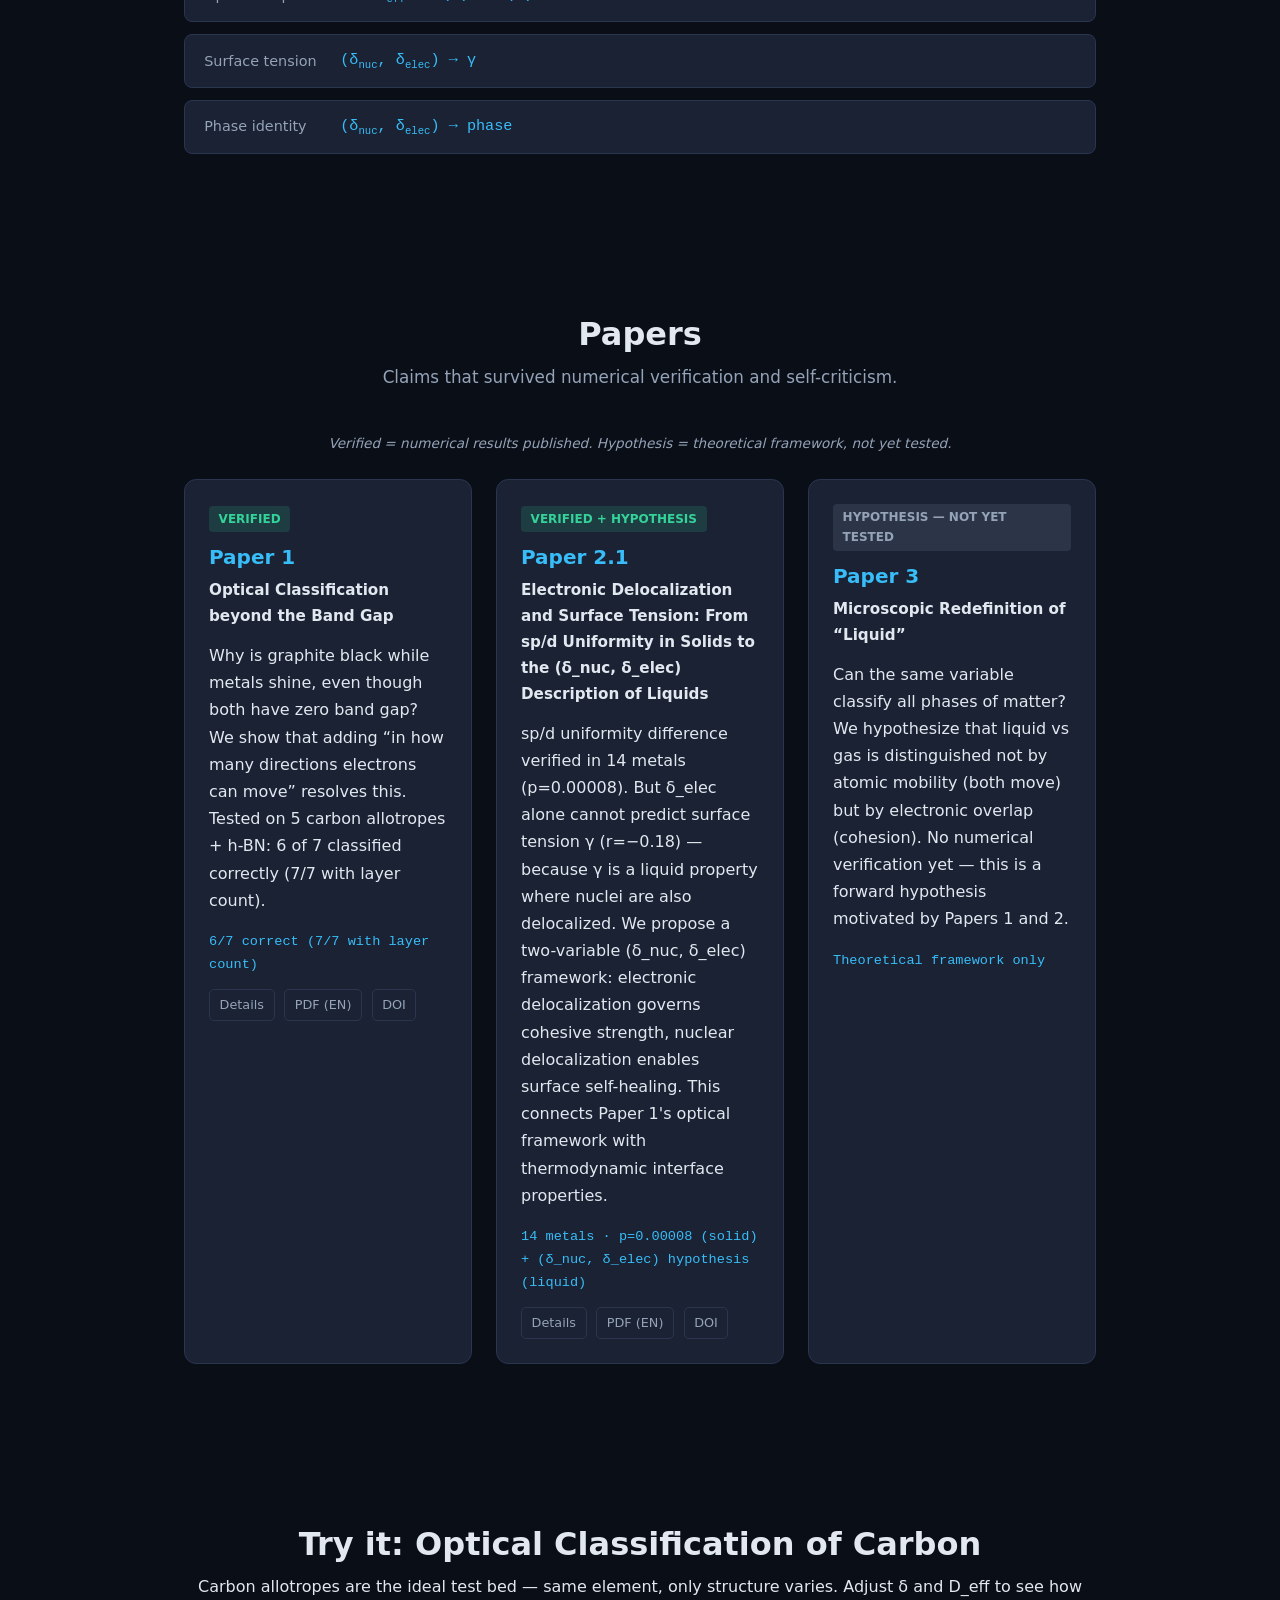
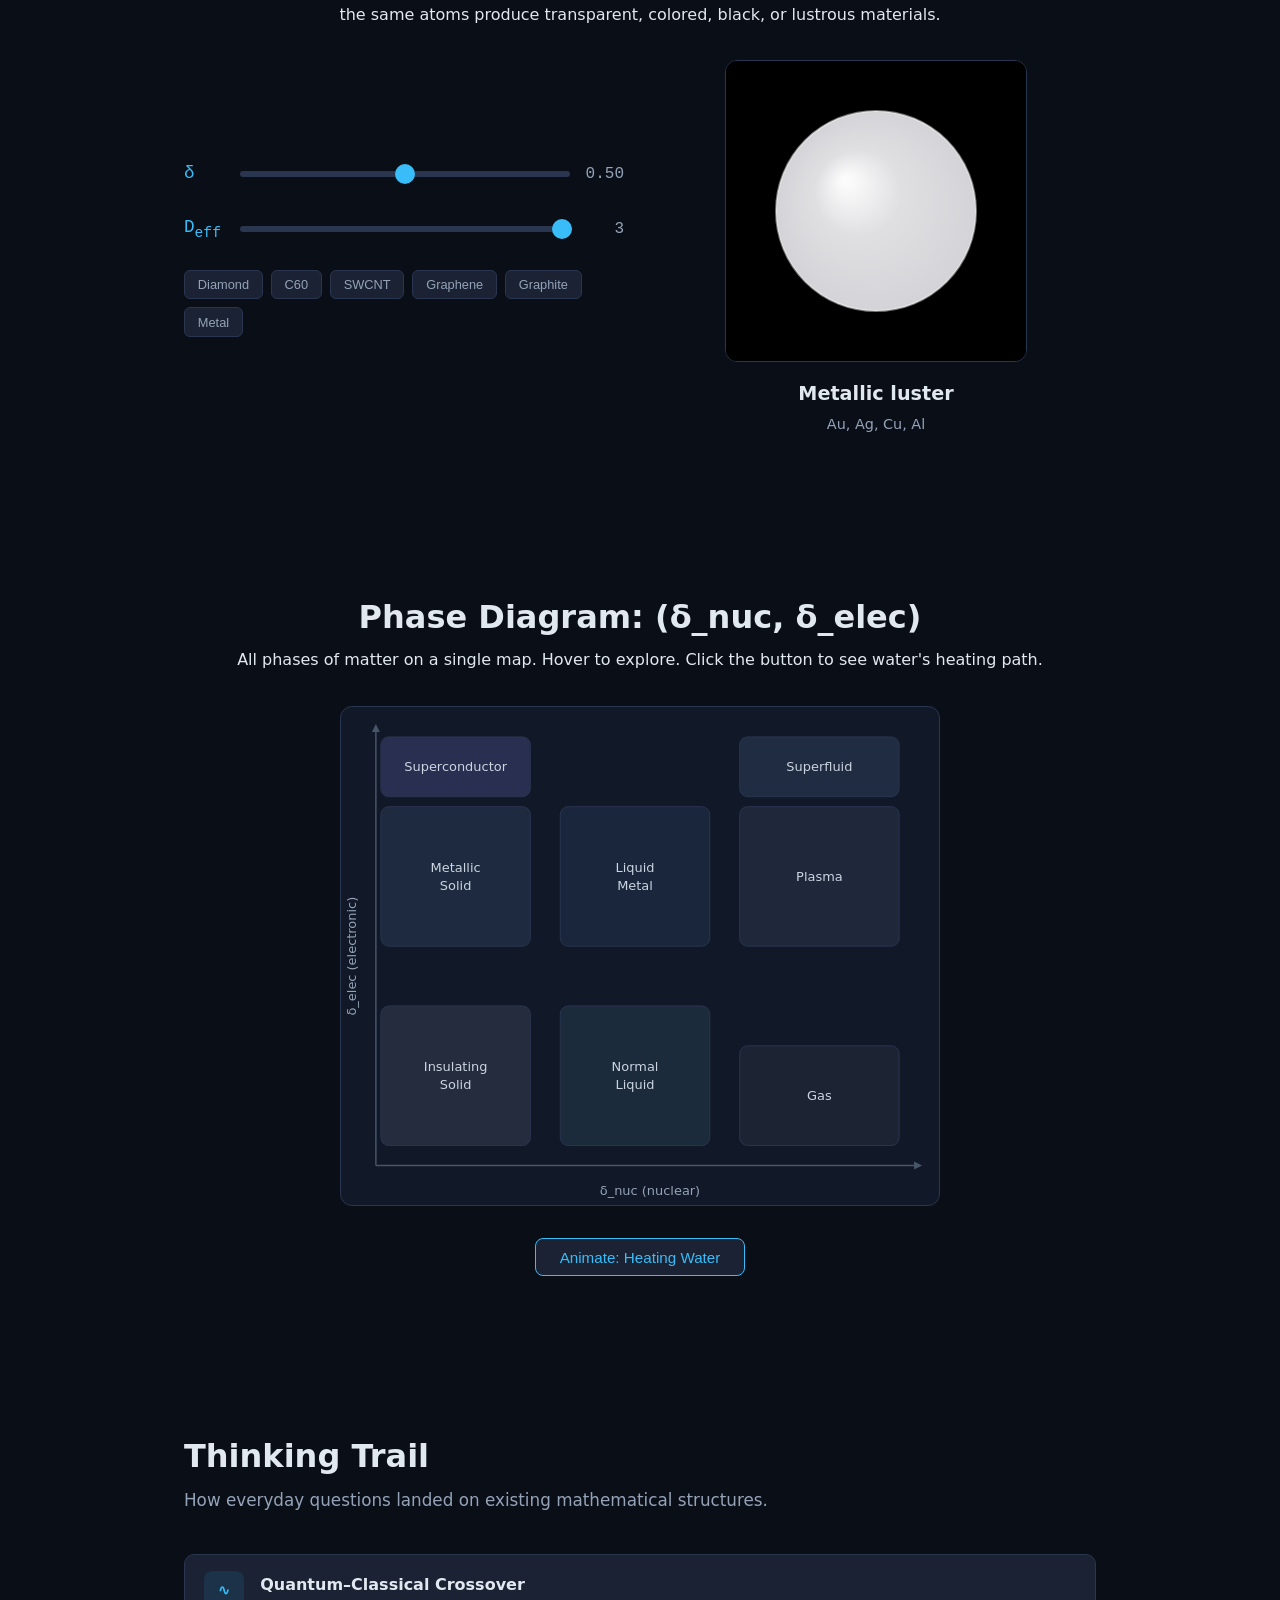
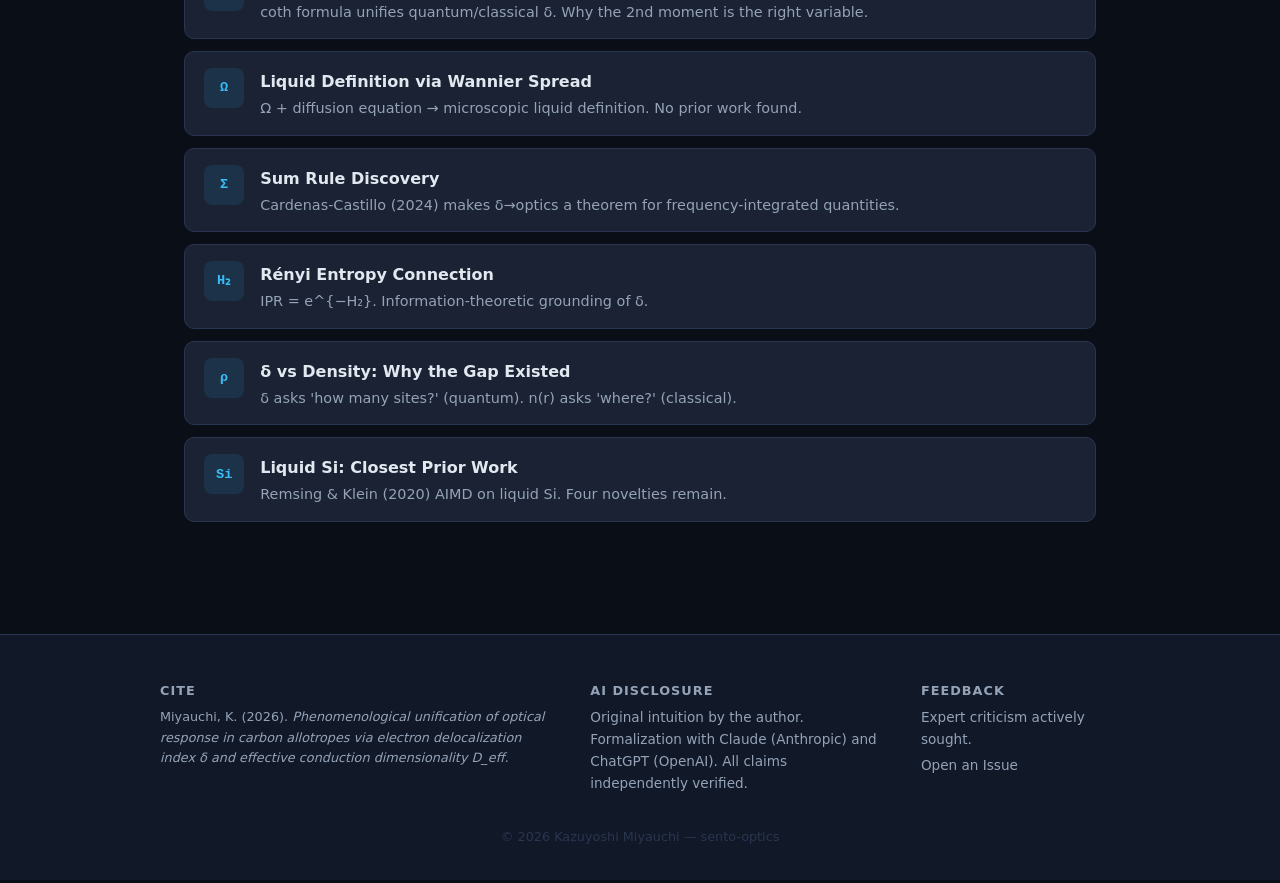
==== commit 24337ceb: "refactor: LP redesign — answer first, story-driven, human language Major restructuring of landing pa" ====
--- a/docs/index.html
+++ b/docs/index.html
@@ -75,15 +75,43 @@
           <p data-en="Liquids have surface tension. The water holds its shape against gravity." data-ja="液体は表面張力を持つ。水は重力に逆らって形を保つ。"></p>
         </div>
       </div>
-      <p class="hero-punch" data-en="Both are interface properties. Both lack a microscopic explanation. Both trace back to a single variable." data-ja="どちらも界面現象。どちらもミクロな説明がない。どちらも一つの変数に帰着する。"></p>
-      <p class="hero-program" data-en="A three-paper research program: optical response (verified), surface tension &amp; liquid description (solid verified, liquid hypothesis), phase definition (hypothesis)." data-ja="3部作の研究プログラム: 光学応答（検証済み）、表面張力・液体記述（固体は実証済み、液体は仮説）、相の定義（仮説）。"></p>
+      <p class="hero-answer" data-en="Both properties trace back to one thing: how freely particles spread out. We call it δ (delocalization)." data-ja="どちらも一つのことに帰着する: 粒子がどれだけ自由に広がれるか。これをδ（非局在化度）と呼ぶ。"></p>
     </div>
     <div class="hero-water"></div>
   </section>
 
-  <!-- Plain-text summary for first-time visitors -->
-  <section id="summary">
-    <p class="summary-text" data-en="We propose that optical appearance and surface tension of materials are organized by a single existing quantity: electronic delocalization (IPR / Wannier spread). Paper 1 tests this for optical classification in carbon allotropes. Paper 2.1 verifies the sp/d electron uniformity difference in solids (p=0.00008), then proposes a two-variable (δ_nuc, δ_elec) framework for liquid description — because surface tension is a liquid property that δ_elec alone cannot predict. Paper 3 is a forward hypothesis extending to phase definition. This is not a new theory — it is a reinterpretation of known quantities as a unified descriptor, validated by numerical analysis." data-ja="光学的外観と表面張力が、既存の物理量（電子非局在化度: IPR / Wannier spread）で統一的に記述できることを提案する。Paper 1は炭素同素体の光学分類で検証。Paper 2.1は固体でのsp/d電子均一性差を実証（p=0.00008）した上で、液体の記述には(δ_nuc, δ_elec)の2変数が必要であることを提案する — 表面張力は液体の性質であり、δ_elecだけでは予測できないため。Paper 3は相の定義への仮説的拡張。新理論ではなく、既知の量の統一的記述子としての再解釈とその数値的検証。"></p>
+  <!-- The Answer — one screen, no jargon -->
+  <section id="answer">
+    <h2 data-en="The Short Answer" data-ja="答え（30秒版）"></h2>
+    <div class="answer-grid">
+      <div class="answer-card">
+        <div class="answer-icon">&#x2728;</div>
+        <h3 data-en="Why do liquids shine?" data-ja="なぜ液体は光る？"></h3>
+        <p data-en="Electrons in liquid metals are free to spread across many atoms. This collective spreading produces mirror-like reflection. Water electrons are less free — so its luster is faint." data-ja="液体金属の電子は多くの原子にわたって自由に広がれる。この集団的な広がりが鏡のような反射を生む。水の電子はそれほど自由ではない — だから光沢が弱い。"></p>
+      </div>
+      <div class="answer-card">
+        <div class="answer-icon">&#x1F4A7;</div>
+        <h3 data-en="Why do liquids have surface tension?" data-ja="なぜ液体は表面張力を持つ？"></h3>
+        <p data-en="You need two things: electrons holding the liquid together (cohesion), and atoms mobile enough to repair the surface when it's disturbed (self-healing). Solids have cohesion but no self-healing. Gases have mobility but no cohesion. Only liquids have both." data-ja="2つのことが必要: 液体をまとめる電子の結合力（凝集）と、表面が乱されたときに修復できる原子の運動性（自己修復）。固体は凝集力があるが修復できない。気体は動けるが凝集力がない。液体だけが両方を持つ。"></p>
+      </div>
+      <div class="answer-card">
+        <div class="answer-icon">&#x1F52C;</div>
+        <h3 data-en="The evidence" data-ja="証拠"></h3>
+        <p data-en="DFT calculations on 14 metals show that &ldquo;how freely electrons spread&rdquo; cleanly separates metals into two groups — with a statistical significance of p&nbsp;=&nbsp;0.00008. That's a 1-in-12,500 chance of being a coincidence." data-ja="14金属のDFT計算で、「電子の広がり方」が金属を2グループにきれいに分離することを示した — 統計的有意性 p = 0.00008。偶然である確率は12,500分の1。"></p>
+      </div>
+    </div>
+  </section>
+
+  <!-- The Story -->
+  <section id="story">
+    <h2 data-en="The Story" data-ja="この研究の話"></h2>
+    <div class="story-text">
+      <p data-en="In March 2026, staring at the bathwater in a Japanese sentō, I noticed that the water surface was shining — reflecting the ceiling lights almost like a mirror. At the same time, the surface was holding its shape, curved up where it met the edge of the tub. Luster and surface tension. Two interface properties, visible on the same surface, at the same moment." data-ja="2026年3月、銭湯の湯船を眺めていて、水面が光っていることに気づいた — 天井の照明をほぼ鏡のように反射している。同時に、水面は形を保っていた。浴槽の縁では表面が盛り上がっている。光沢と表面張力。2つの界面特性が、同じ表面に、同時に見えている。"></p>
+      <p data-en="I looked it up. No one had explained both with a single variable. Existing theories handle them separately: optics uses dielectric functions, surface tension uses boundary densities. But if both are interface properties of the same liquid, shouldn't there be a common origin?" data-ja="調べてみた。両方を1つの変数で説明した人はいなかった。既存の理論はバラバラ: 光学は誘電関数、表面張力は境界密度。でも同じ液体の界面特性なら、共通の起源があるはずでは？"></p>
+      <p data-en="It turned out the answer was already there — in a quantity physicists have used since the 1950s to study electron localization. It just hadn't been applied this way. The inverse participation ratio (IPR) measures how freely electrons spread across space. Metals have high IPR: electrons are everywhere. Insulators have low IPR: electrons are stuck on atoms." data-ja="答えはすでにあった — 物理学者が1950年代から電子の局在化を研究するために使ってきた量の中に。ただ、こういう使い方をされたことがなかっただけだ。逆参加率（IPR）は、電子がどれだけ自由に空間に広がるかを測る。金属はIPRが高い: 電子はどこにでもいる。絶縁体はIPRが低い: 電子は原子に縛られている。"></p>
+      <p data-en="That's the electronic side. But surface tension is measured in liquids, where atoms are also mobile. So I needed a second variable: how freely the atoms themselves spread (nuclear delocalization). The combination of electron freedom and atom freedom — that's what determines whether a substance shines and holds a surface." data-ja="それが電子の側。でも表面張力は液体で測定される。液体では原子も動く。だから第2の変数が必要だった: 原子自体がどれだけ自由に広がるか（核の非局在化度）。電子の自由度と原子の自由度の組み合わせ — それが、物質が光り、表面を保つかを決めている。"></p>
+      <p data-en="I'm an independent researcher. This is not funded by any institution. The code, data, and papers are all open." data-ja="独立研究者として取り組んでいる。どの機関の資金も受けていない。コード、データ、論文はすべてオープン。"></p>
+    </div>
   </section>
 
   <!-- The Idea -->
@@ -134,9 +162,9 @@
           <span data-en="6/7 correct (7/7 with layer count)" data-ja="6/7正答（積層数で7/7）"></span>
         </div>
         <div class="paper-links">
+          <a href="paper1.html" data-en="Details" data-ja="詳細"></a>
+          <a href="papers/paper1.pdf" target="_blank" rel="noopener" data-en="PDF (EN)" data-ja="PDF (英語)"></a>
           <a href="https://zenodo.org/records/19425523" target="_blank" rel="noopener">DOI</a>
-          <a href="https://github.com/miyauchikazuyoshi/sento-optics/blob/main/drafts/paper1_optics/main.pdf" target="_blank" rel="noopener" data-en="PDF (EN)" data-ja="PDF (英語)"></a>
-          <a href="https://github.com/miyauchikazuyoshi/sento-optics/blob/main/drafts/paper1_optics/main_ja.pdf" target="_blank" rel="noopener" data-en="PDF (JA)" data-ja="PDF (日本語)"></a>
         </div>
       </div>
       <div class="paper-card">
@@ -148,9 +176,9 @@
           <span data-en="14 metals · p=0.00008 (solid) + (δ_nuc, δ_elec) hypothesis (liquid)" data-ja="14金属 · p=0.00008（固体）+ (δ_nuc, δ_elec) 仮説（液体）"></span>
         </div>
         <div class="paper-links">
-          <a href="https://zenodo.org/records/19425541" target="_blank" rel="noopener">DOI (v10)</a>
-          <a href="https://github.com/miyauchikazuyoshi/sento-optics/blob/main/drafts/paper2_surface_tension/main.pdf" target="_blank" rel="noopener" data-en="PDF (EN)" data-ja="PDF (英語)"></a>
-          <a href="https://github.com/miyauchikazuyoshi/sento-optics/blob/main/drafts/paper2_surface_tension/main_ja.pdf" target="_blank" rel="noopener" data-en="PDF (JA)" data-ja="PDF (日本語)"></a>
+          <a href="paper2.html" data-en="Details" data-ja="詳細"></a>
+          <a href="papers/paper2.pdf" target="_blank" rel="noopener" data-en="PDF (EN)" data-ja="PDF (英語)"></a>
+          <a href="https://zenodo.org/records/19425541" target="_blank" rel="noopener">DOI</a>
         </div>
       </div>
       <div class="paper-card">
--- a/docs/style.css
+++ b/docs/style.css
@@ -652,4 +652,92 @@
   .phase-container { max-width: 100%; }
   #phase-svg { min-height: 350px; }
   .phase-tooltip { font-size: 0.8rem; max-width: 180px; }
-}
+
+  .answer-grid { grid-template-columns: 1fr; }
+}
+
+/* === Answer Section === */
+#answer {
+  max-width: 960px;
+  margin: 0 auto;
+  padding: 4rem 2rem;
+}
+
+#answer h2 {
+  text-align: center;
+  margin-bottom: 2rem;
+}
+
+.answer-grid {
+  display: grid;
+  grid-template-columns: repeat(3, 1fr);
+  gap: 1.5rem;
+}
+
+.answer-card {
+  background: var(--surface);
+  border: 1px solid var(--border);
+  border-radius: 12px;
+  padding: 1.5rem;
+  transition: transform 0.2s, border-color 0.2s;
+}
+
+.answer-card:hover {
+  transform: translateY(-2px);
+  border-color: var(--accent);
+}
+
+.answer-icon {
+  font-size: 2rem;
+  margin-bottom: 0.8rem;
+}
+
+.answer-card h3 {
+  font-size: 1.1rem;
+  color: var(--accent);
+  margin-bottom: 0.6rem;
+}
+
+.answer-card p {
+  font-size: 0.95rem;
+  color: var(--text-dim);
+  line-height: 1.6;
+}
+
+/* === Hero answer line === */
+.hero-answer {
+  font-size: 1.3rem;
+  color: var(--gold);
+  font-weight: 600;
+  margin-top: 1.5rem;
+  line-height: 1.5;
+  text-align: center;
+}
+
+/* === Story Section === */
+#story {
+  max-width: 720px;
+  margin: 0 auto;
+  padding: 4rem 2rem;
+}
+
+#story h2 {
+  text-align: center;
+  margin-bottom: 2rem;
+}
+
+.story-text p {
+  font-size: 1.05rem;
+  color: var(--text);
+  line-height: 1.8;
+  margin-bottom: 1.2rem;
+}
+
+.story-text p:last-child {
+  color: var(--text-dim);
+  font-style: italic;
+  font-size: 0.95rem;
+  margin-top: 2rem;
+  padding-top: 1rem;
+  border-top: 1px solid var(--border);
+}
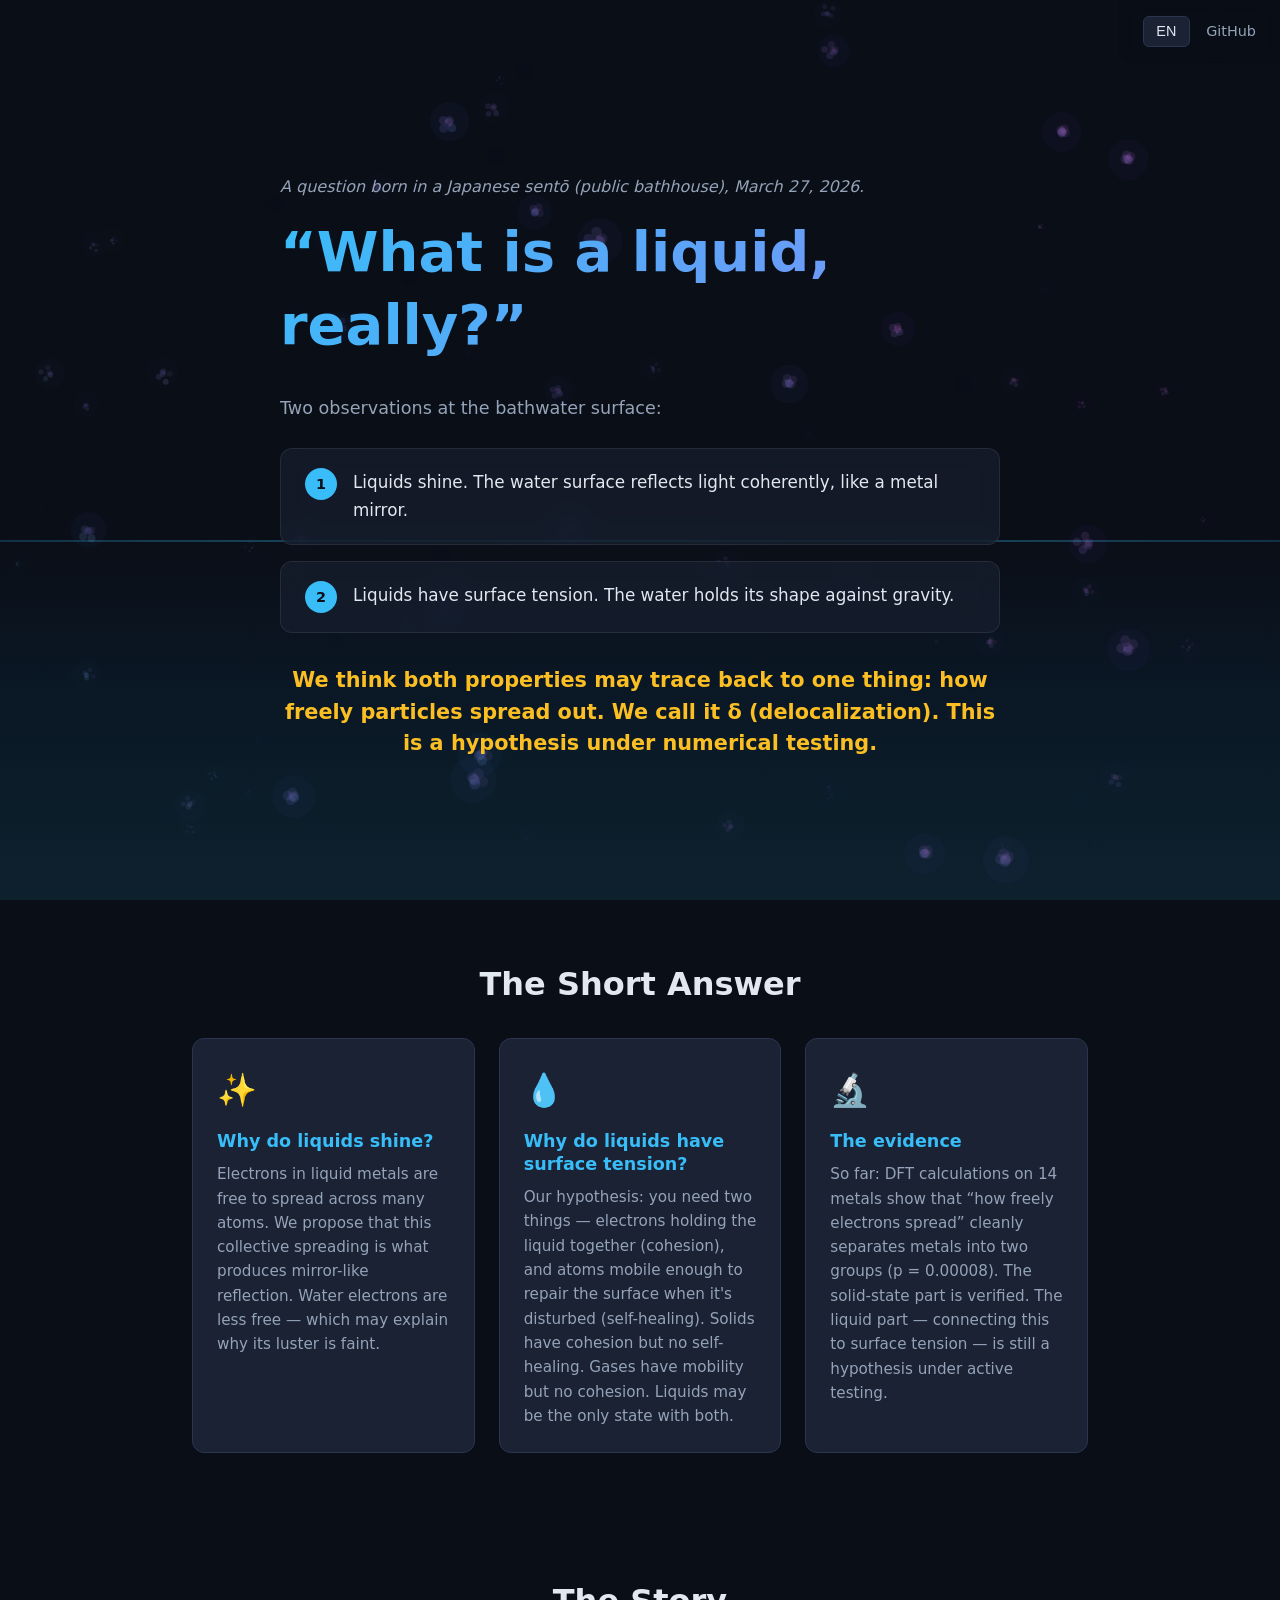
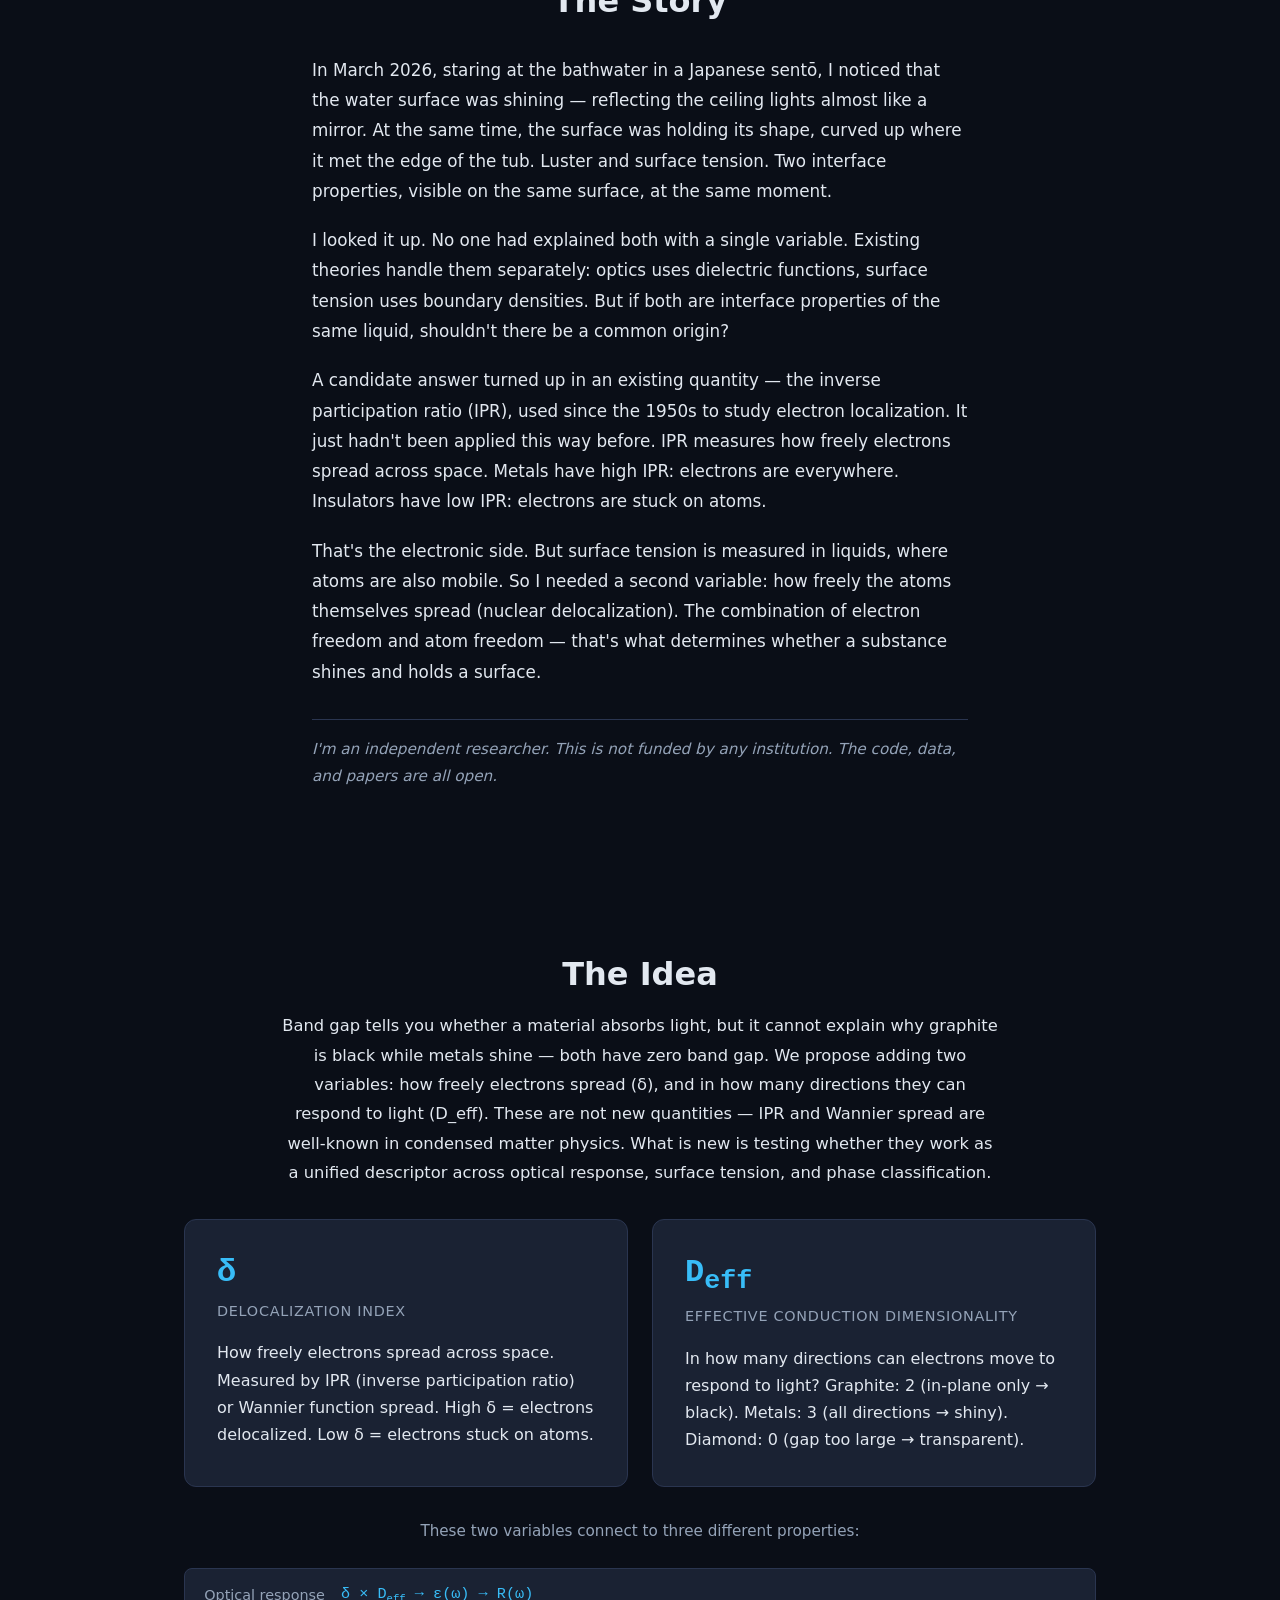
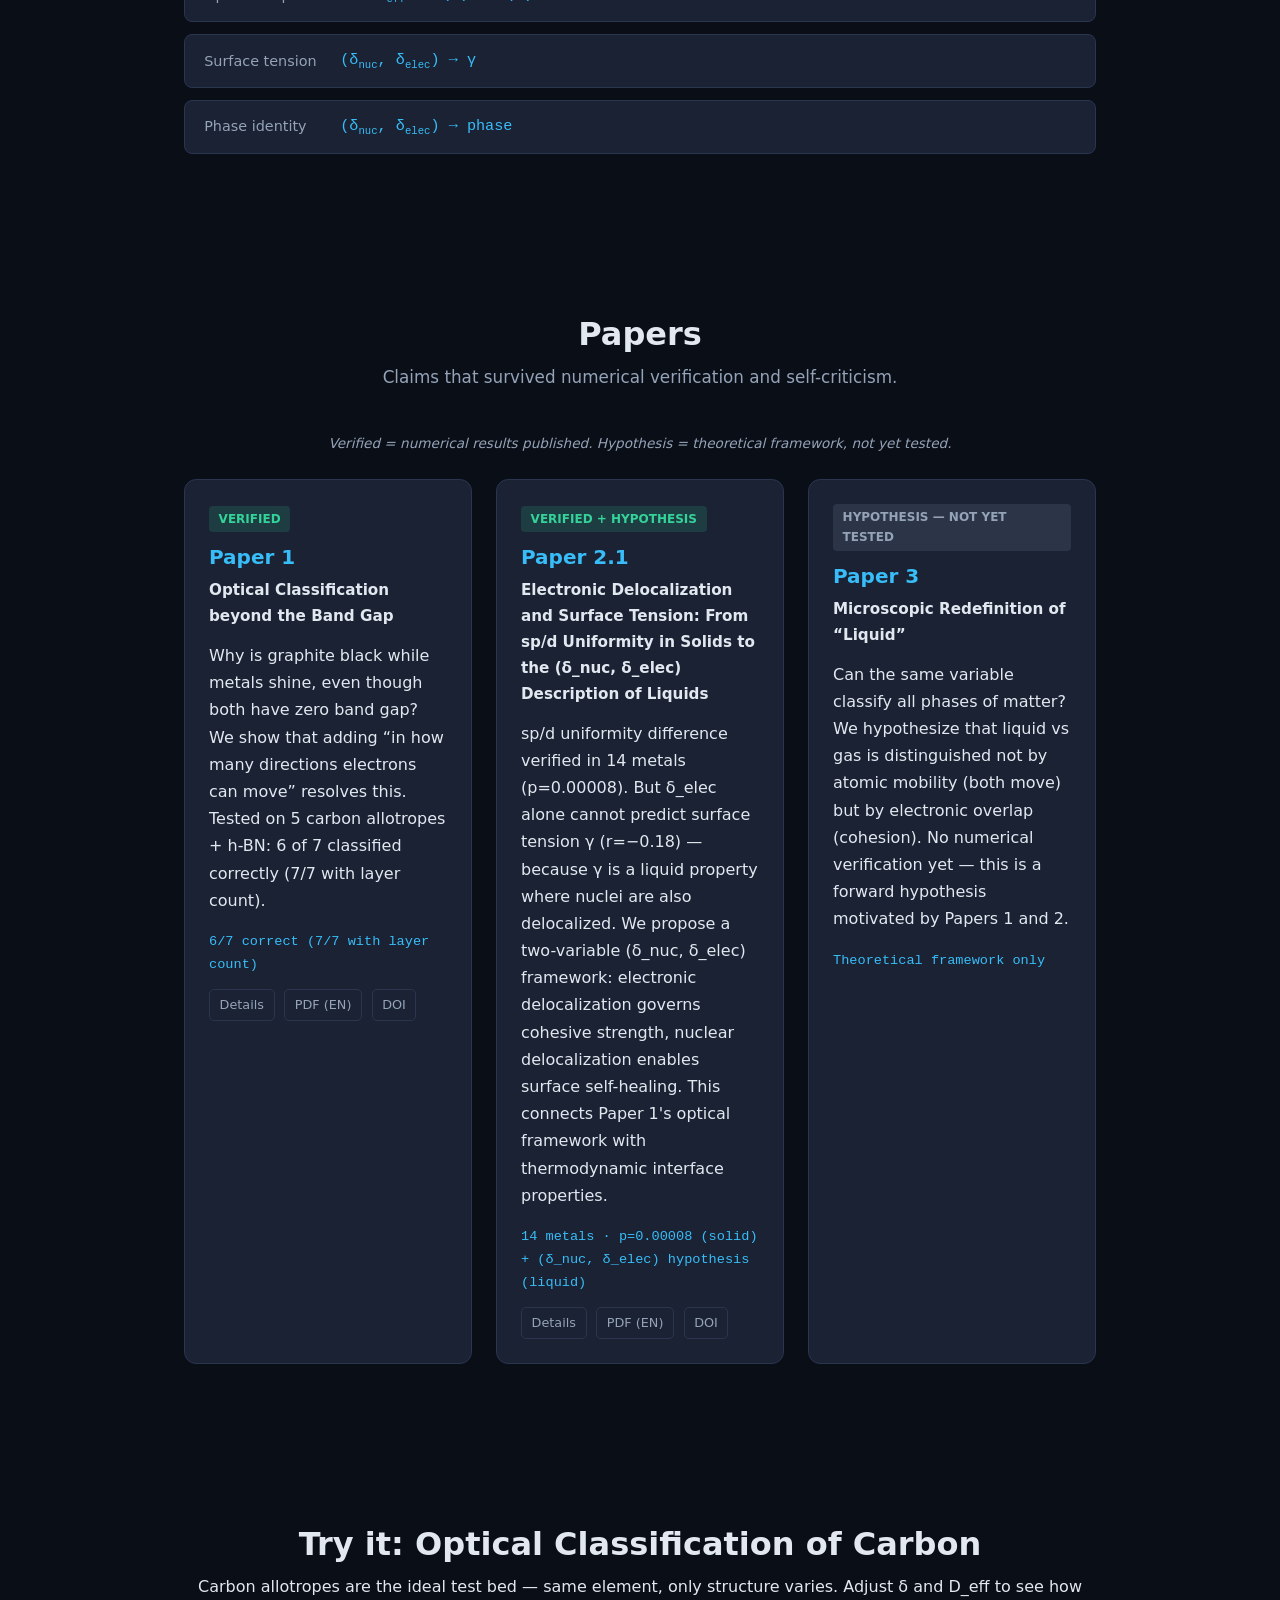
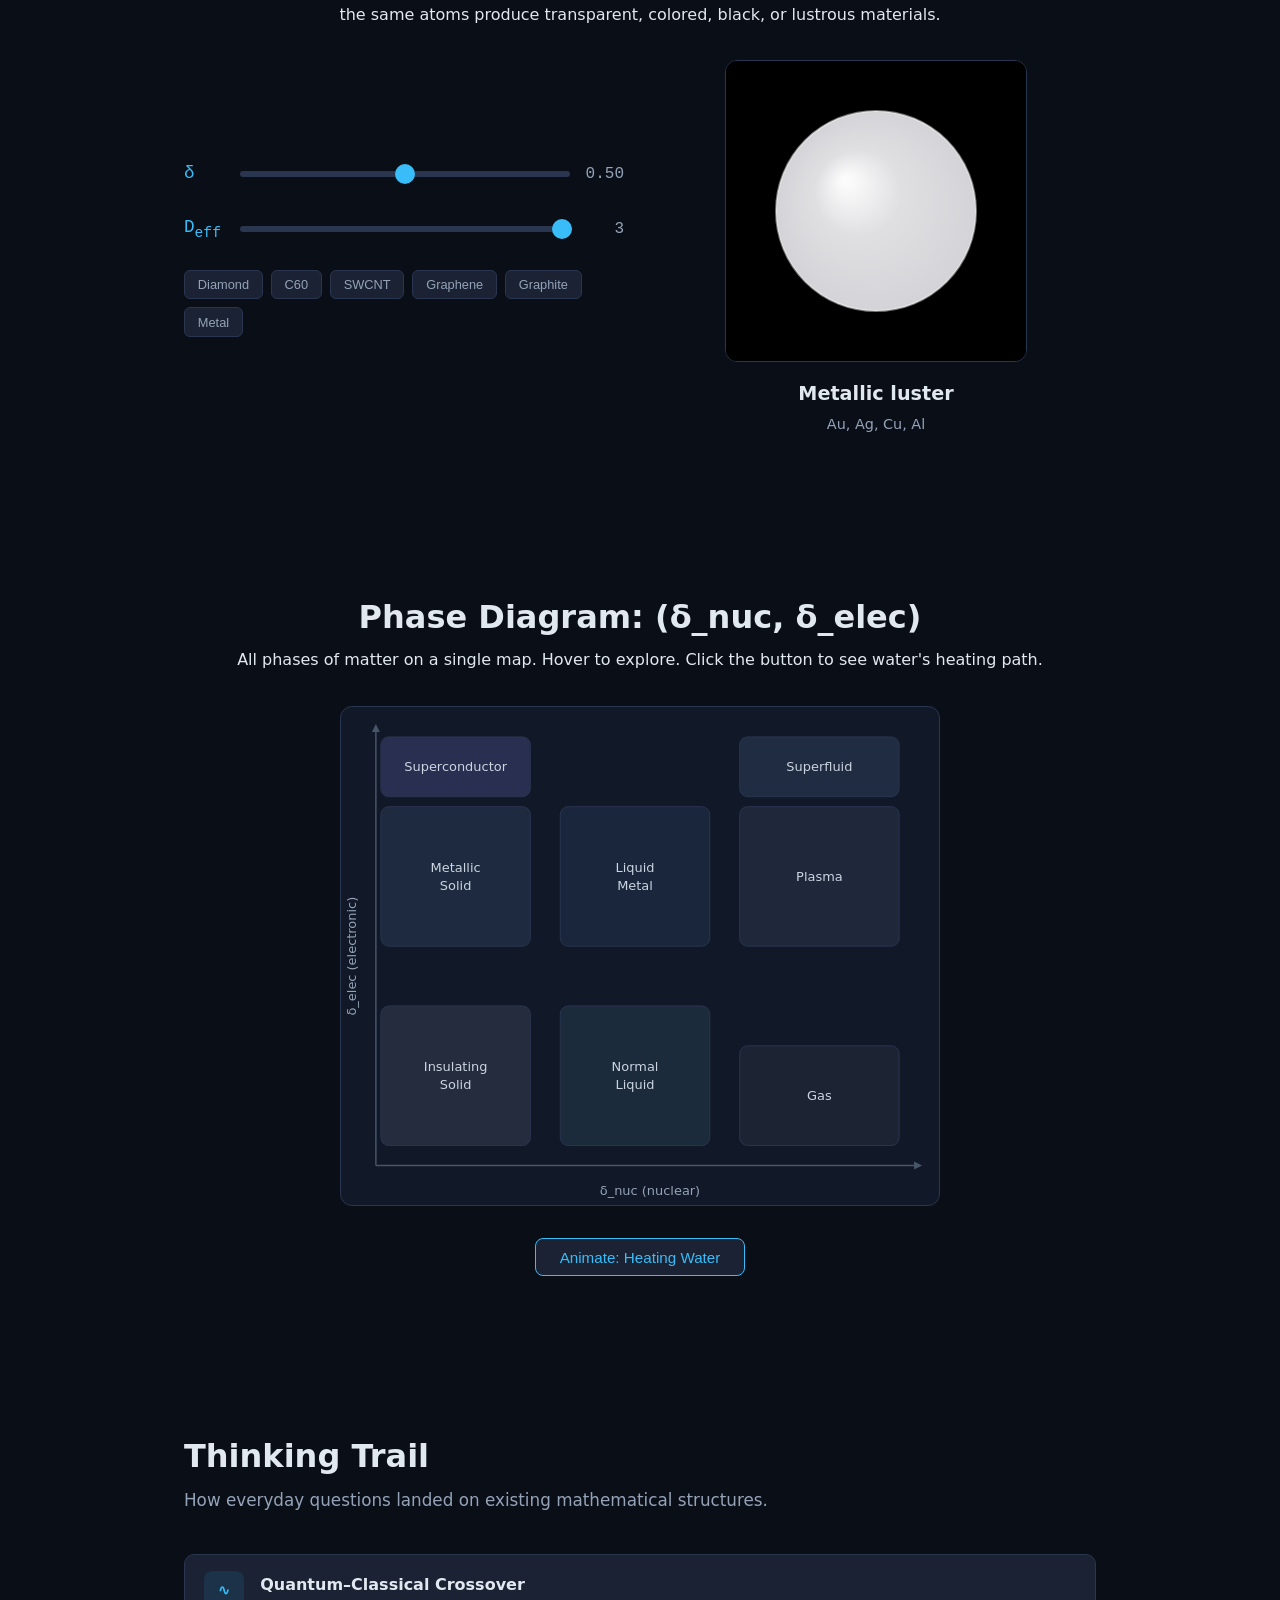
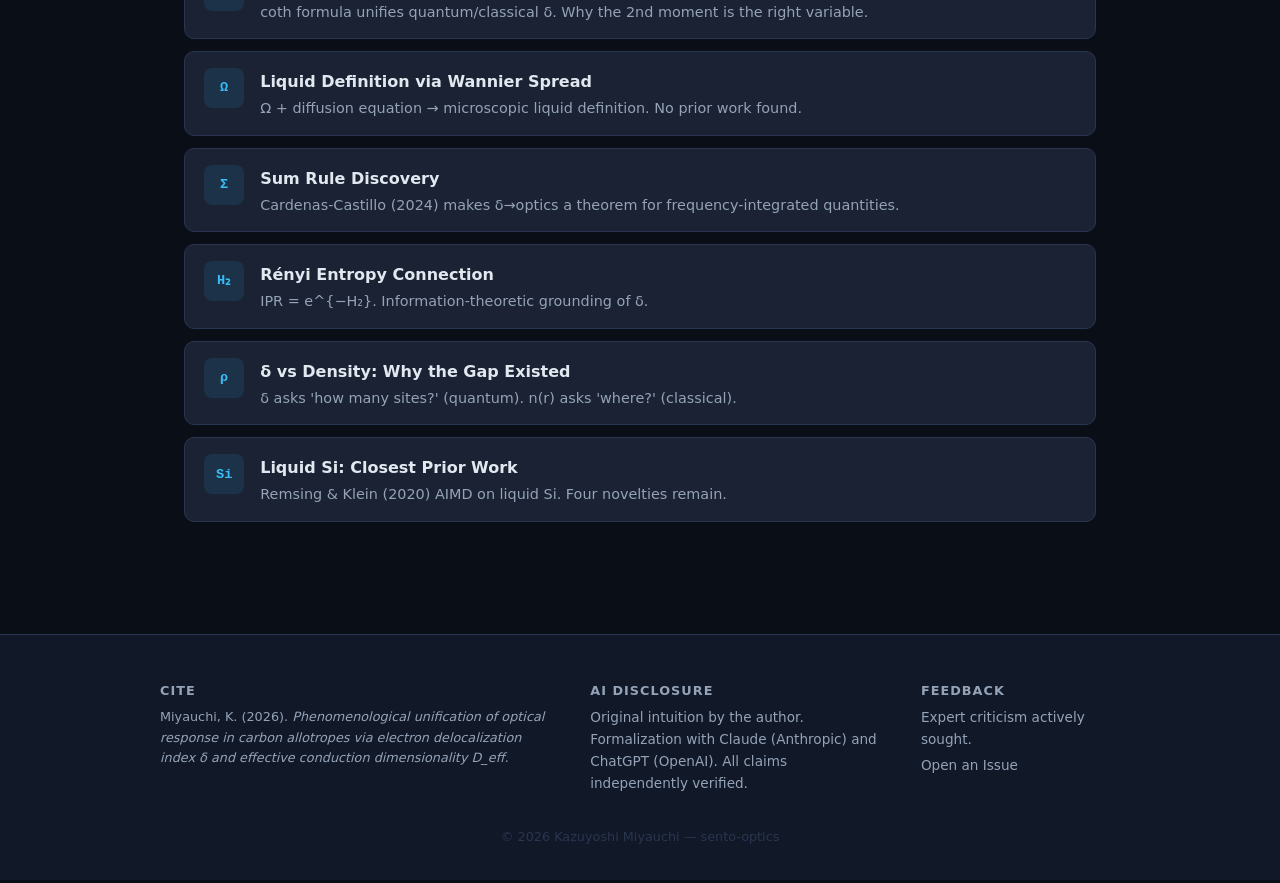
==== commit 5fb97dea: "fix: tone down LP claims — hypothesis not assertion Reviewer-consistent language throughout landing " ====
--- a/docs/index.html
+++ b/docs/index.html
@@ -75,7 +75,7 @@
           <p data-en="Liquids have surface tension. The water holds its shape against gravity." data-ja="液体は表面張力を持つ。水は重力に逆らって形を保つ。"></p>
         </div>
       </div>
-      <p class="hero-answer" data-en="Both properties trace back to one thing: how freely particles spread out. We call it δ (delocalization)." data-ja="どちらも一つのことに帰着する: 粒子がどれだけ自由に広がれるか。これをδ（非局在化度）と呼ぶ。"></p>
+      <p class="hero-answer" data-en="We think both properties may trace back to one thing: how freely particles spread out. We call it δ (delocalization). This is a hypothesis under numerical testing." data-ja="どちらも一つのことに帰着するのでは、と考えている: 粒子がどれだけ自由に広がれるか。これをδ（非局在化度）と呼ぶ。数値検証中の仮説。"></p>
     </div>
     <div class="hero-water"></div>
   </section>
@@ -87,17 +87,17 @@
       <div class="answer-card">
         <div class="answer-icon">&#x2728;</div>
         <h3 data-en="Why do liquids shine?" data-ja="なぜ液体は光る？"></h3>
-        <p data-en="Electrons in liquid metals are free to spread across many atoms. This collective spreading produces mirror-like reflection. Water electrons are less free — so its luster is faint." data-ja="液体金属の電子は多くの原子にわたって自由に広がれる。この集団的な広がりが鏡のような反射を生む。水の電子はそれほど自由ではない — だから光沢が弱い。"></p>
+        <p data-en="Electrons in liquid metals are free to spread across many atoms. We propose that this collective spreading is what produces mirror-like reflection. Water electrons are less free — which may explain why its luster is faint." data-ja="液体金属の電子は多くの原子にわたって自由に広がれる。この集団的な広がりが鏡のような反射を生むのではないか、と提案している。水の電子はそれほど自由ではない — だから光沢が弱いのかもしれない。"></p>
       </div>
       <div class="answer-card">
         <div class="answer-icon">&#x1F4A7;</div>
         <h3 data-en="Why do liquids have surface tension?" data-ja="なぜ液体は表面張力を持つ？"></h3>
-        <p data-en="You need two things: electrons holding the liquid together (cohesion), and atoms mobile enough to repair the surface when it's disturbed (self-healing). Solids have cohesion but no self-healing. Gases have mobility but no cohesion. Only liquids have both." data-ja="2つのことが必要: 液体をまとめる電子の結合力（凝集）と、表面が乱されたときに修復できる原子の運動性（自己修復）。固体は凝集力があるが修復できない。気体は動けるが凝集力がない。液体だけが両方を持つ。"></p>
+        <p data-en="Our hypothesis: you need two things — electrons holding the liquid together (cohesion), and atoms mobile enough to repair the surface when it's disturbed (self-healing). Solids have cohesion but no self-healing. Gases have mobility but no cohesion. Liquids may be the only state with both." data-ja="我々の仮説: 2つのことが必要 — 液体をまとめる電子の結合力（凝集）と、表面が乱されたときに修復できる原子の運動性（自己修復）。固体は凝集力があるが修復できない。気体は動けるが凝集力がない。液体だけが両方を持つのではないか。"></p>
       </div>
       <div class="answer-card">
         <div class="answer-icon">&#x1F52C;</div>
         <h3 data-en="The evidence" data-ja="証拠"></h3>
-        <p data-en="DFT calculations on 14 metals show that &ldquo;how freely electrons spread&rdquo; cleanly separates metals into two groups — with a statistical significance of p&nbsp;=&nbsp;0.00008. That's a 1-in-12,500 chance of being a coincidence." data-ja="14金属のDFT計算で、「電子の広がり方」が金属を2グループにきれいに分離することを示した — 統計的有意性 p = 0.00008。偶然である確率は12,500分の1。"></p>
+        <p data-en="So far: DFT calculations on 14 metals show that &ldquo;how freely electrons spread&rdquo; cleanly separates metals into two groups (p&nbsp;=&nbsp;0.00008). The solid-state part is verified. The liquid part — connecting this to surface tension — is still a hypothesis under active testing." data-ja="現時点の成果: 14金属のDFT計算で、「電子の広がり方」が金属を2グループにきれいに分離することを示した（p = 0.00008）。固体の部分は検証済み。液体との接続 — 表面張力への応用 — はまだ検証中の仮説。"></p>
       </div>
     </div>
   </section>
@@ -108,7 +108,7 @@
     <div class="story-text">
       <p data-en="In March 2026, staring at the bathwater in a Japanese sentō, I noticed that the water surface was shining — reflecting the ceiling lights almost like a mirror. At the same time, the surface was holding its shape, curved up where it met the edge of the tub. Luster and surface tension. Two interface properties, visible on the same surface, at the same moment." data-ja="2026年3月、銭湯の湯船を眺めていて、水面が光っていることに気づいた — 天井の照明をほぼ鏡のように反射している。同時に、水面は形を保っていた。浴槽の縁では表面が盛り上がっている。光沢と表面張力。2つの界面特性が、同じ表面に、同時に見えている。"></p>
       <p data-en="I looked it up. No one had explained both with a single variable. Existing theories handle them separately: optics uses dielectric functions, surface tension uses boundary densities. But if both are interface properties of the same liquid, shouldn't there be a common origin?" data-ja="調べてみた。両方を1つの変数で説明した人はいなかった。既存の理論はバラバラ: 光学は誘電関数、表面張力は境界密度。でも同じ液体の界面特性なら、共通の起源があるはずでは？"></p>
-      <p data-en="It turned out the answer was already there — in a quantity physicists have used since the 1950s to study electron localization. It just hadn't been applied this way. The inverse participation ratio (IPR) measures how freely electrons spread across space. Metals have high IPR: electrons are everywhere. Insulators have low IPR: electrons are stuck on atoms." data-ja="答えはすでにあった — 物理学者が1950年代から電子の局在化を研究するために使ってきた量の中に。ただ、こういう使い方をされたことがなかっただけだ。逆参加率（IPR）は、電子がどれだけ自由に空間に広がるかを測る。金属はIPRが高い: 電子はどこにでもいる。絶縁体はIPRが低い: 電子は原子に縛られている。"></p>
+      <p data-en="A candidate answer turned up in an existing quantity — the inverse participation ratio (IPR), used since the 1950s to study electron localization. It just hadn't been applied this way before. IPR measures how freely electrons spread across space. Metals have high IPR: electrons are everywhere. Insulators have low IPR: electrons are stuck on atoms." data-ja="候補となる答えは既存の物理量の中にあった — 1950年代から電子の局在化を研究するために使われてきた逆参加率（IPR）。ただ、こういう使い方をされたことがなかった。IPRは、電子がどれだけ自由に空間に広がるかを測る。金属はIPRが高い: 電子はどこにでもいる。絶縁体はIPRが低い: 電子は原子に縛られている。"></p>
       <p data-en="That's the electronic side. But surface tension is measured in liquids, where atoms are also mobile. So I needed a second variable: how freely the atoms themselves spread (nuclear delocalization). The combination of electron freedom and atom freedom — that's what determines whether a substance shines and holds a surface." data-ja="それが電子の側。でも表面張力は液体で測定される。液体では原子も動く。だから第2の変数が必要だった: 原子自体がどれだけ自由に広がるか（核の非局在化度）。電子の自由度と原子の自由度の組み合わせ — それが、物質が光り、表面を保つかを決めている。"></p>
       <p data-en="I'm an independent researcher. This is not funded by any institution. The code, data, and papers are all open." data-ja="独立研究者として取り組んでいる。どの機関の資金も受けていない。コード、データ、論文はすべてオープン。"></p>
     </div>
@@ -117,7 +117,7 @@
   <!-- The Idea -->
   <section id="idea">
     <h2 data-en="The Idea" data-ja="アイデア"></h2>
-    <p class="idea-intro" data-en="Band gap tells you whether a material absorbs light, but it cannot explain why graphite is black while metals shine — both have zero band gap. We add two variables: how freely electrons spread (δ), and in how many directions they can respond to light (D_eff). These are not new quantities — IPR and Wannier spread are well-known in condensed matter physics. What is new is using them as a unified descriptor across optical response, surface tension, and phase classification." data-ja="バンドギャップは物質が光を吸収するかを教えてくれるが、グラファイトが黒くて金属が光る理由は説明できない — どちらもバンドギャップはゼロ。我々は2つの変数を加える: 電子がどれだけ自由に広がるか（δ）と、何次元方向に光に応答できるか（D_eff）。これらは新しい量ではない — IPRとWannier spreadは凝縮系物理で既知。新しいのは、光学応答・表面張力・相分類を横断する統一的記述子として使うこと。"></p>
+    <p class="idea-intro" data-en="Band gap tells you whether a material absorbs light, but it cannot explain why graphite is black while metals shine — both have zero band gap. We propose adding two variables: how freely electrons spread (δ), and in how many directions they can respond to light (D_eff). These are not new quantities — IPR and Wannier spread are well-known in condensed matter physics. What is new is testing whether they work as a unified descriptor across optical response, surface tension, and phase classification." data-ja="バンドギャップは物質が光を吸収するかを教えてくれるが、グラファイトが黒くて金属が光る理由は説明できない — どちらもバンドギャップはゼロ。2つの変数を加えることを提案する: 電子がどれだけ自由に広がるか（δ）と、何次元方向に光に応答できるか（D_eff）。これらは新しい量ではない — IPRとWannier spreadは凝縮系物理で既知。新しいのは、光学応答・表面張力・相分類を横断する統一的記述子として機能するかを検証すること。"></p>
     <div class="idea-grid">
       <div class="idea-card">
         <h3>δ</h3>
